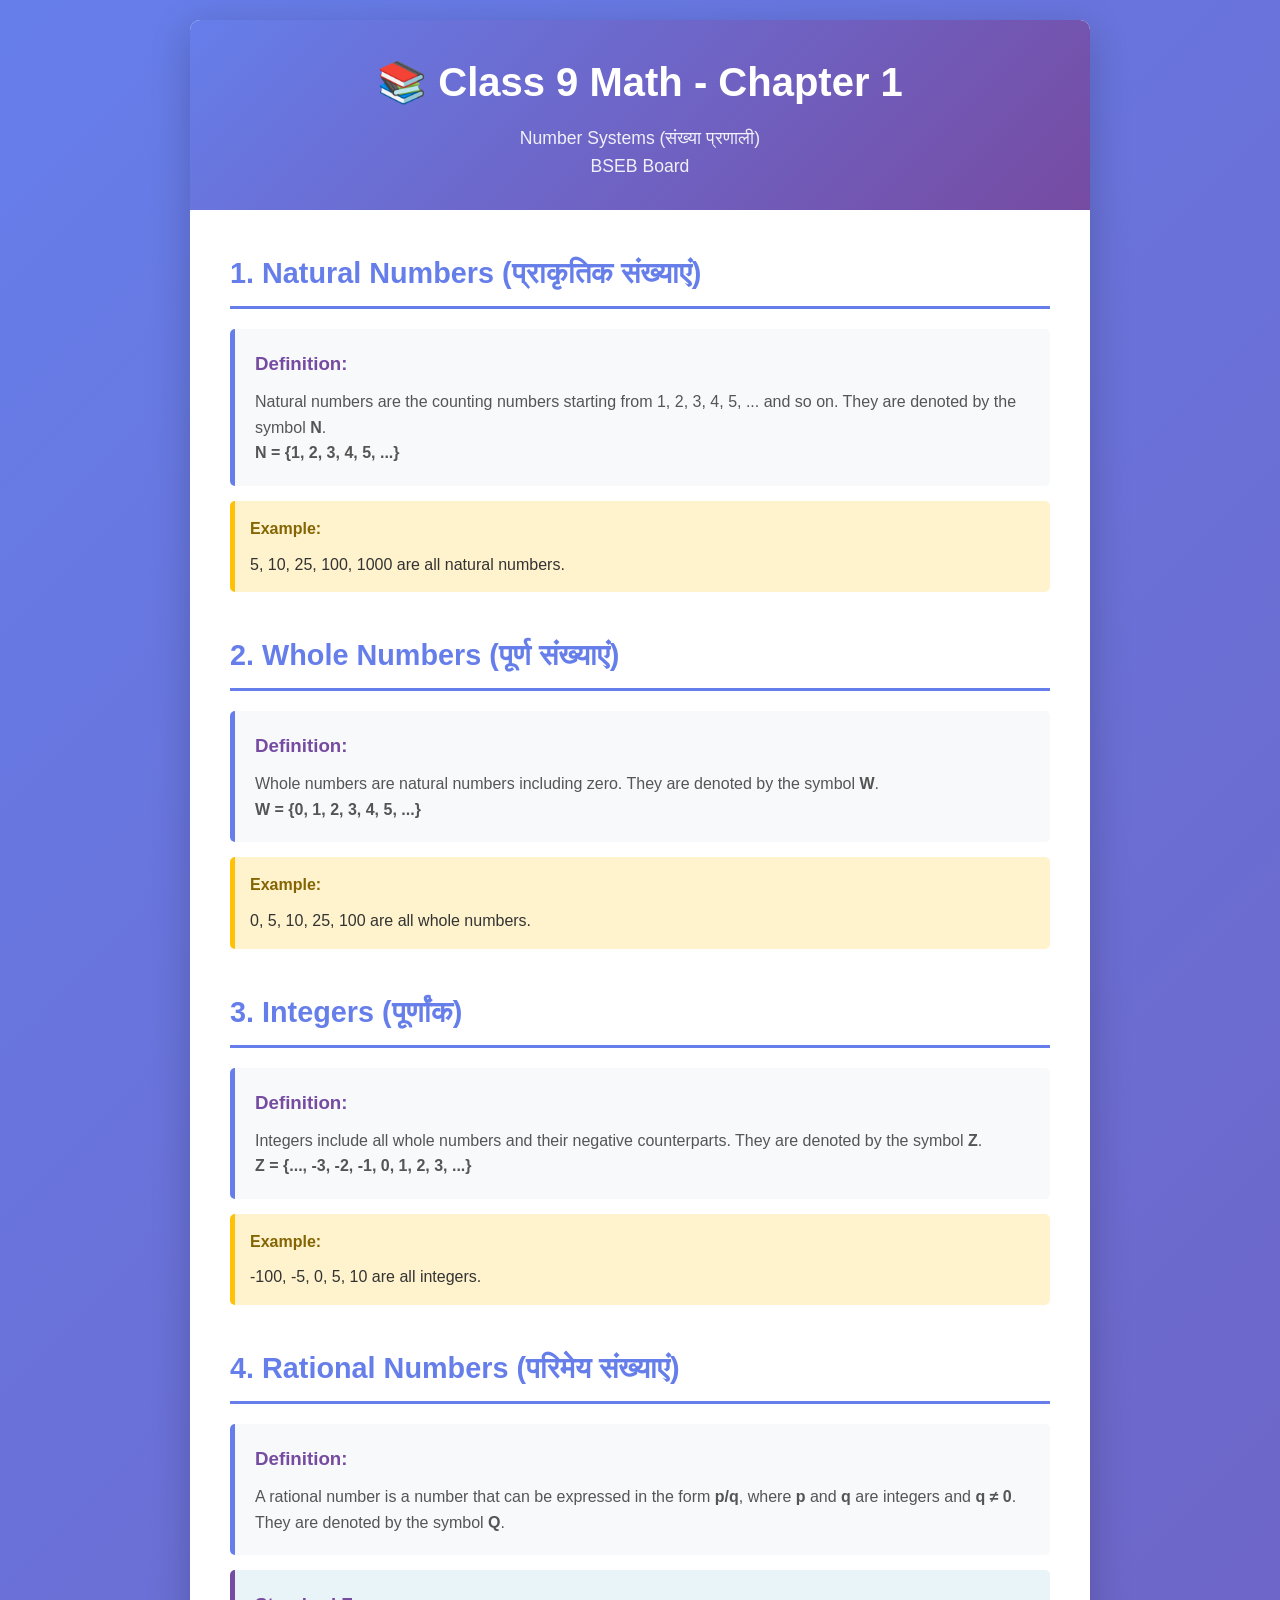
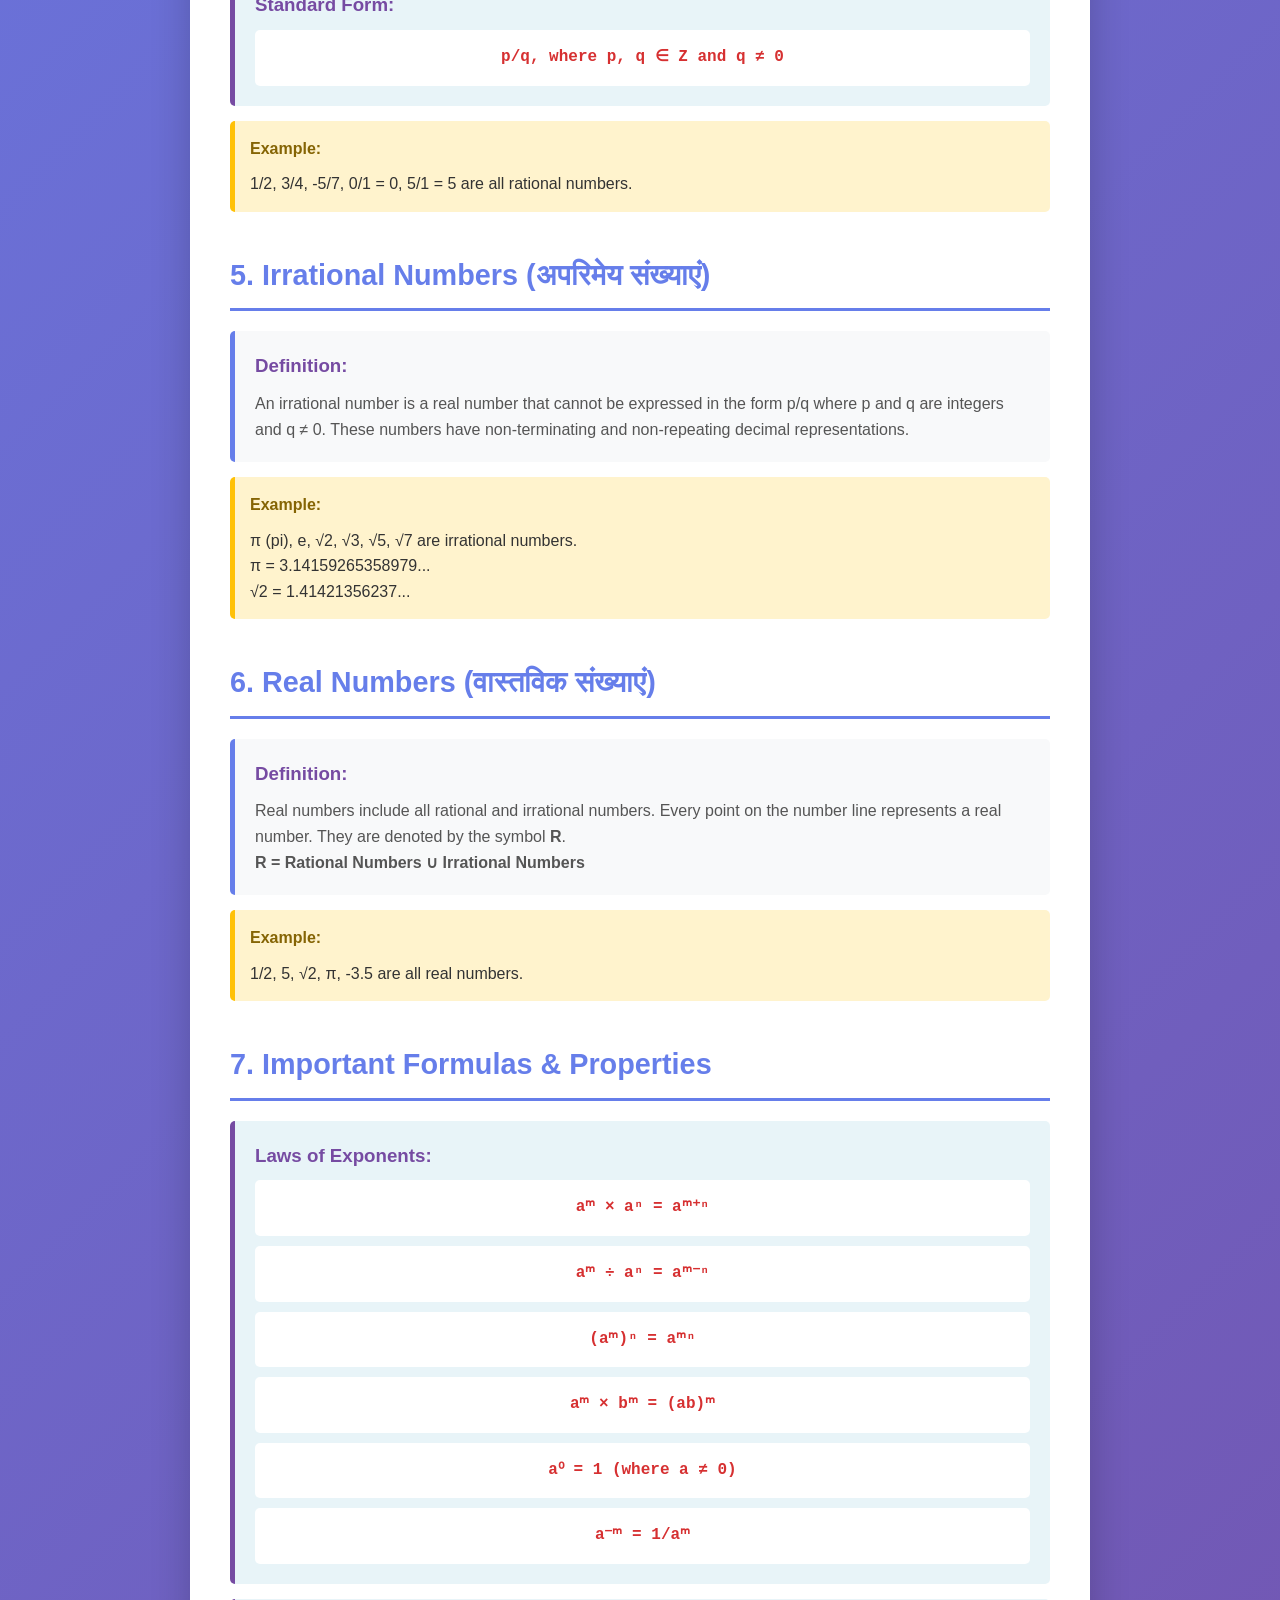
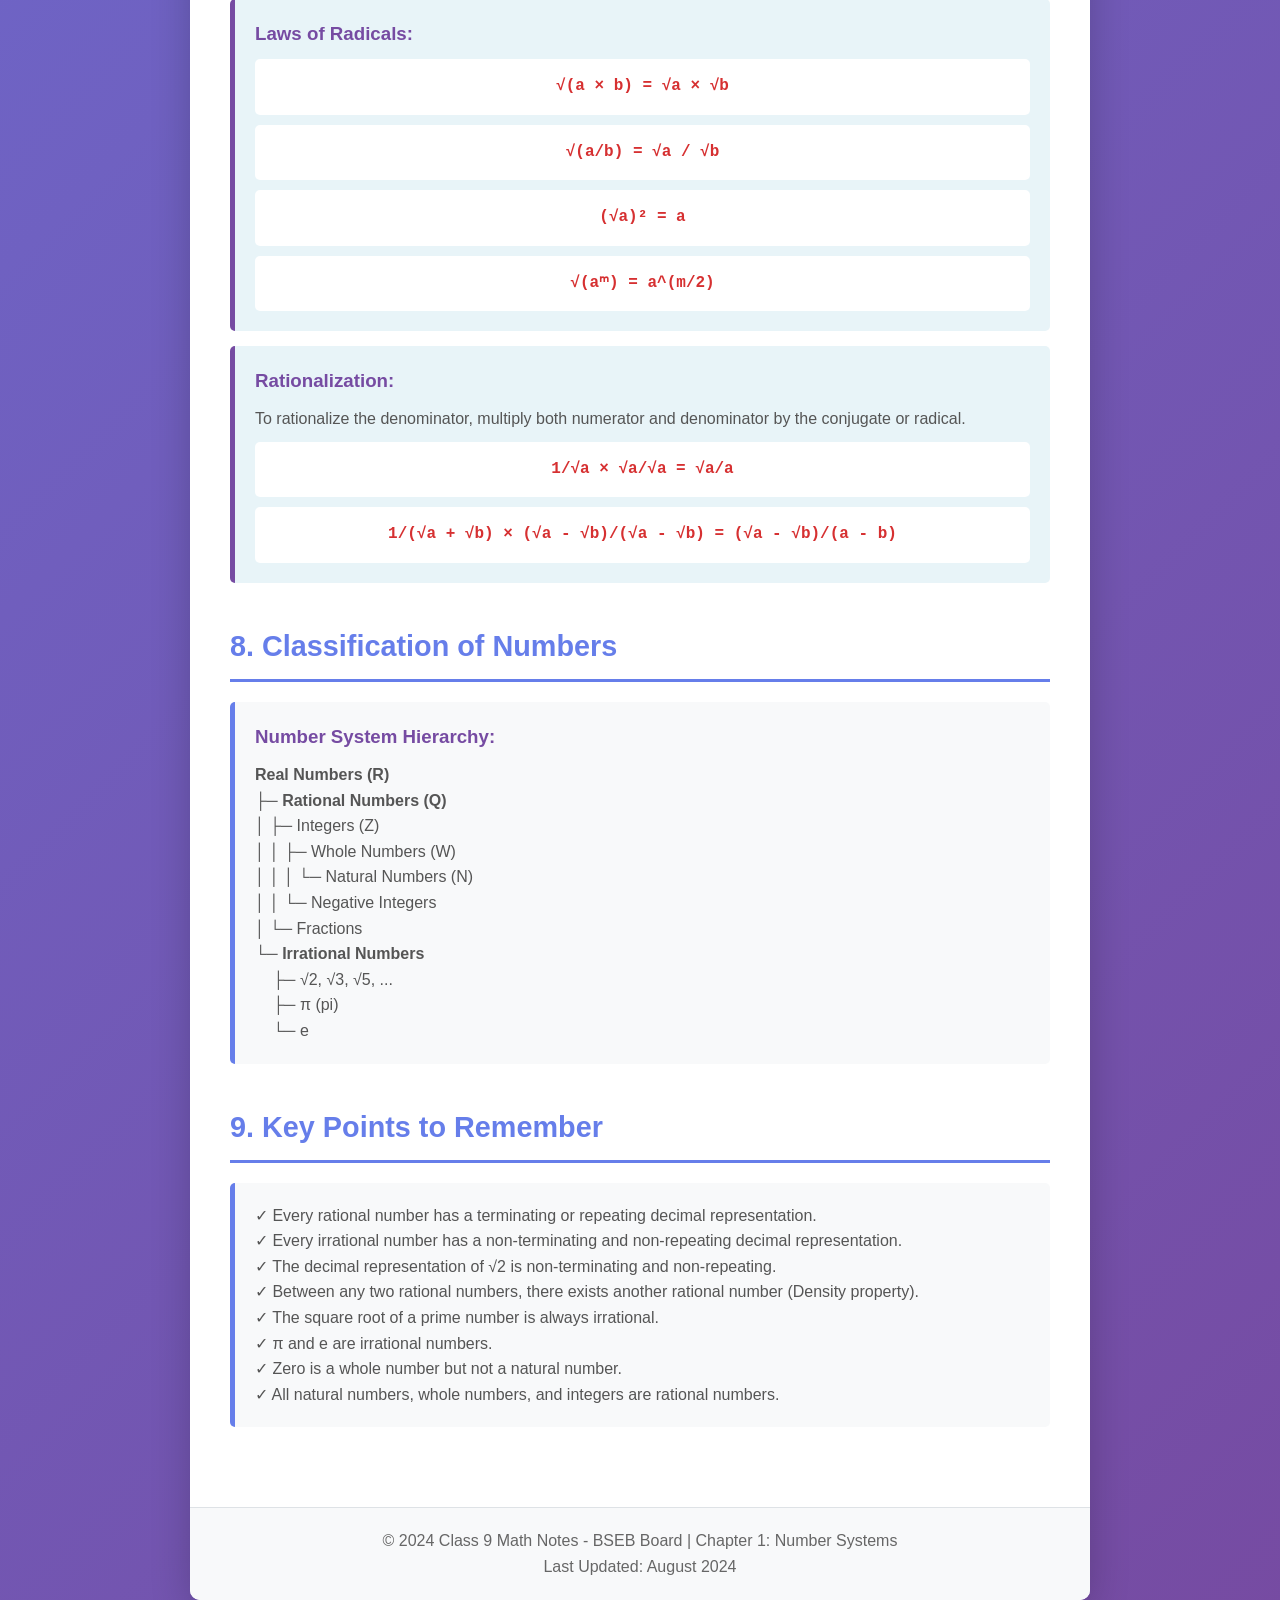
==== class-9-math-chapter-1-notes.html @ 0e4304ac "Add Class 9 Math BSEB Chapter 1 notes with definitions and formulas" ====
<!DOCTYPE html>
<html lang="en">
<head>
    <meta charset="UTF-8">
    <meta name="viewport" content="width=device-width, initial-scale=1.0">
    <title>Class 9 Math BSEB Chapter 1 - Number Systems</title>
    <style>
        * {
            margin: 0;
            padding: 0;
            box-sizing: border-box;
        }
        body {
            font-family: 'Segoe UI', Tahoma, Geneva, Verdana, sans-serif;
            line-height: 1.6;
            color: #333;
            background: linear-gradient(135deg, #667eea 0%, #764ba2 100%);
            padding: 20px;
        }
        .container {
            max-width: 900px;
            margin: 0 auto;
            background: white;
            border-radius: 10px;
            box-shadow: 0 10px 40px rgba(0, 0, 0, 0.2);
            overflow: hidden;
        }
        header {
            background: linear-gradient(135deg, #667eea 0%, #764ba2 100%);
            color: white;
            padding: 30px;
            text-align: center;
        }
        header h1 {
            font-size: 2.5em;
            margin-bottom: 10px;
        }
        header p {
            font-size: 1.1em;
            opacity: 0.9;
        }
        .content {
            padding: 40px;
        }
        .section {
            margin-bottom: 40px;
        }
        .section h2 {
            color: #667eea;
            font-size: 1.8em;
            border-bottom: 3px solid #667eea;
            padding-bottom: 10px;
            margin-bottom: 20px;
        }
        .definition, .formula-box {
            background: #f8f9fa;
            border-left: 5px solid #667eea;
            padding: 20px;
            margin: 15px 0;
            border-radius: 5px;
        }
        .definition h3, .formula-box h3 {
            color: #764ba2;
            margin-bottom: 10px;
        }
        .definition p, .formula-box p {
            color: #555;
            font-size: 1em;
        }
        .formula-box {
            background: #e8f4f8;
            border-left-color: #764ba2;
        }
        .formula-box .formula {
            background: white;
            padding: 15px;
            border-radius: 5px;
            font-family: 'Courier New', monospace;
            color: #d63031;
            font-weight: bold;
            margin-top: 10px;
            text-align: center;
        }
        .example {
            background: #fff3cd;
            border-left: 5px solid #ffc107;
            padding: 15px;
            margin: 15px 0;
            border-radius: 5px;
        }
        .example h4 {
            color: #856404;
            margin-bottom: 10px;
        }
        footer {
            background: #f8f9fa;
            padding: 20px;
            text-align: center;
            color: #666;
            border-top: 1px solid #dee2e6;
        }
    </style>
</head>
<body>
    <div class="container">
        <header>
            <h1>📚 Class 9 Math - Chapter 1</h1>
            <p>Number Systems (संख्या प्रणाली)</p>
            <p>BSEB Board</p>
        </header>

        <div class="content">
            <!-- Section 1: Natural Numbers -->
            <div class="section">
                <h2>1. Natural Numbers (प्राकृतिक संख्याएं)</h2>
                <div class="definition">
                    <h3>Definition:</h3>
                    <p>Natural numbers are the counting numbers starting from 1, 2, 3, 4, 5, ... and so on. They are denoted by the symbol <strong>N</strong>.</p>
                    <p><strong>N = {1, 2, 3, 4, 5, ...}</strong></p>
                </div>
                <div class="example">
                    <h4>Example:</h4>
                    <p>5, 10, 25, 100, 1000 are all natural numbers.</p>
                </div>
            </div>

            <!-- Section 2: Whole Numbers -->
            <div class="section">
                <h2>2. Whole Numbers (पूर्ण संख्याएं)</h2>
                <div class="definition">
                    <h3>Definition:</h3>
                    <p>Whole numbers are natural numbers including zero. They are denoted by the symbol <strong>W</strong>.</p>
                    <p><strong>W = {0, 1, 2, 3, 4, 5, ...}</strong></p>
                </div>
                <div class="example">
                    <h4>Example:</h4>
                    <p>0, 5, 10, 25, 100 are all whole numbers.</p>
                </div>
            </div>

            <!-- Section 3: Integers -->
            <div class="section">
                <h2>3. Integers (पूर्णांक)</h2>
                <div class="definition">
                    <h3>Definition:</h3>
                    <p>Integers include all whole numbers and their negative counterparts. They are denoted by the symbol <strong>Z</strong>.</p>
                    <p><strong>Z = {..., -3, -2, -1, 0, 1, 2, 3, ...}</strong></p>
                </div>
                <div class="example">
                    <h4>Example:</h4>
                    <p>-100, -5, 0, 5, 10 are all integers.</p>
                </div>
            </div>

            <!-- Section 4: Rational Numbers -->
            <div class="section">
                <h2>4. Rational Numbers (परिमेय संख्याएं)</h2>
                <div class="definition">
                    <h3>Definition:</h3>
                    <p>A rational number is a number that can be expressed in the form <strong>p/q</strong>, where <strong>p</strong> and <strong>q</strong> are integers and <strong>q ≠ 0</strong>. They are denoted by the symbol <strong>Q</strong>.</p>
                </div>
                <div class="formula-box">
                    <h3>Standard Form:</h3>
                    <div class="formula">p/q, where p, q ∈ Z and q ≠ 0</div>
                </div>
                <div class="example">
                    <h4>Example:</h4>
                    <p>1/2, 3/4, -5/7, 0/1 = 0, 5/1 = 5 are all rational numbers.</p>
                </div>
            </div>

            <!-- Section 5: Irrational Numbers -->
            <div class="section">
                <h2>5. Irrational Numbers (अपरिमेय संख्याएं)</h2>
                <div class="definition">
                    <h3>Definition:</h3>
                    <p>An irrational number is a real number that cannot be expressed in the form p/q where p and q are integers and q ≠ 0. These numbers have non-terminating and non-repeating decimal representations.</p>
                </div>
                <div class="example">
                    <h4>Example:</h4>
                    <p>π (pi), e, √2, √3, √5, √7 are irrational numbers.</p>
                    <p>π = 3.14159265358979...</p>
                    <p>√2 = 1.41421356237...</p>
                </div>
            </div>

            <!-- Section 6: Real Numbers -->
            <div class="section">
                <h2>6. Real Numbers (वास्तविक संख्याएं)</h2>
                <div class="definition">
                    <h3>Definition:</h3>
                    <p>Real numbers include all rational and irrational numbers. Every point on the number line represents a real number. They are denoted by the symbol <strong>R</strong>.</p>
                    <p><strong>R = Rational Numbers ∪ Irrational Numbers</strong></p>
                </div>
                <div class="example">
                    <h4>Example:</h4>
                    <p>1/2, 5, √2, π, -3.5 are all real numbers.</p>
                </div>
            </div>

            <!-- Section 7: Important Properties -->
            <div class="section">
                <h2>7. Important Formulas & Properties</h2>
                
                <div class="formula-box">
                    <h3>Laws of Exponents:</h3>
                    <div class="formula">aᵐ × aⁿ = aᵐ⁺ⁿ</div>
                    <div class="formula">aᵐ ÷ aⁿ = aᵐ⁻ⁿ</div>
                    <div class="formula">(aᵐ)ⁿ = aᵐⁿ</div>
                    <div class="formula">aᵐ × bᵐ = (ab)ᵐ</div>
                    <div class="formula">a⁰ = 1 (where a ≠ 0)</div>
                    <div class="formula">a⁻ᵐ = 1/aᵐ</div>
                </div>

                <div class="formula-box">
                    <h3>Laws of Radicals:</h3>
                    <div class="formula">√(a × b) = √a × √b</div>
                    <div class="formula">√(a/b) = √a / √b</div>
                    <div class="formula">(√a)² = a</div>
                    <div class="formula">√(aᵐ) = a^(m/2)</div>
                </div>

                <div class="formula-box">
                    <h3>Rationalization:</h3>
                    <p>To rationalize the denominator, multiply both numerator and denominator by the conjugate or radical.</p>
                    <div class="formula">1/√a × √a/√a = √a/a</div>
                    <div class="formula">1/(√a + √b) × (√a - √b)/(√a - √b) = (√a - √b)/(a - b)</div>
                </div>
            </div>

            <!-- Section 8: Classification Diagram -->
            <div class="section">
                <h2>8. Classification of Numbers</h2>
                <div class="definition">
                    <h3>Number System Hierarchy:</h3>
                    <p>
                        <strong>Real Numbers (R)</strong>
                        <br> ├─ <strong>Rational Numbers (Q)</strong>
                        <br> │  ├─ Integers (Z)
                        <br> │  │  ├─ Whole Numbers (W)
                        <br> │  │  │  └─ Natural Numbers (N)
                        <br> │  │  └─ Negative Integers
                        <br> │  └─ Fractions
                        <br> └─ <strong>Irrational Numbers</strong>
                        <br> &nbsp;&nbsp;&nbsp;&nbsp;├─ √2, √3, √5, ...
                        <br> &nbsp;&nbsp;&nbsp;&nbsp;├─ π (pi)
                        <br> &nbsp;&nbsp;&nbsp;&nbsp;└─ e
                    </p>
                </div>
            </div>

            <!-- Section 9: Key Points -->
            <div class="section">
                <h2>9. Key Points to Remember</h2>
                <div class="definition">
                    <p>✓ Every rational number has a terminating or repeating decimal representation.</p>
                    <p>✓ Every irrational number has a non-terminating and non-repeating decimal representation.</p>
                    <p>✓ The decimal representation of √2 is non-terminating and non-repeating.</p>
                    <p>✓ Between any two rational numbers, there exists another rational number (Density property).</p>
                    <p>✓ The square root of a prime number is always irrational.</p>
                    <p>✓ π and e are irrational numbers.</p>
                    <p>✓ Zero is a whole number but not a natural number.</p>
                    <p>✓ All natural numbers, whole numbers, and integers are rational numbers.</p>
                </div>
            </div>
        </div>

        <footer>
            <p>&copy; 2024 Class 9 Math Notes - BSEB Board | Chapter 1: Number Systems</p>
            <p>Last Updated: August 2024</p>
        </footer>
    </div>
</body>
</html>
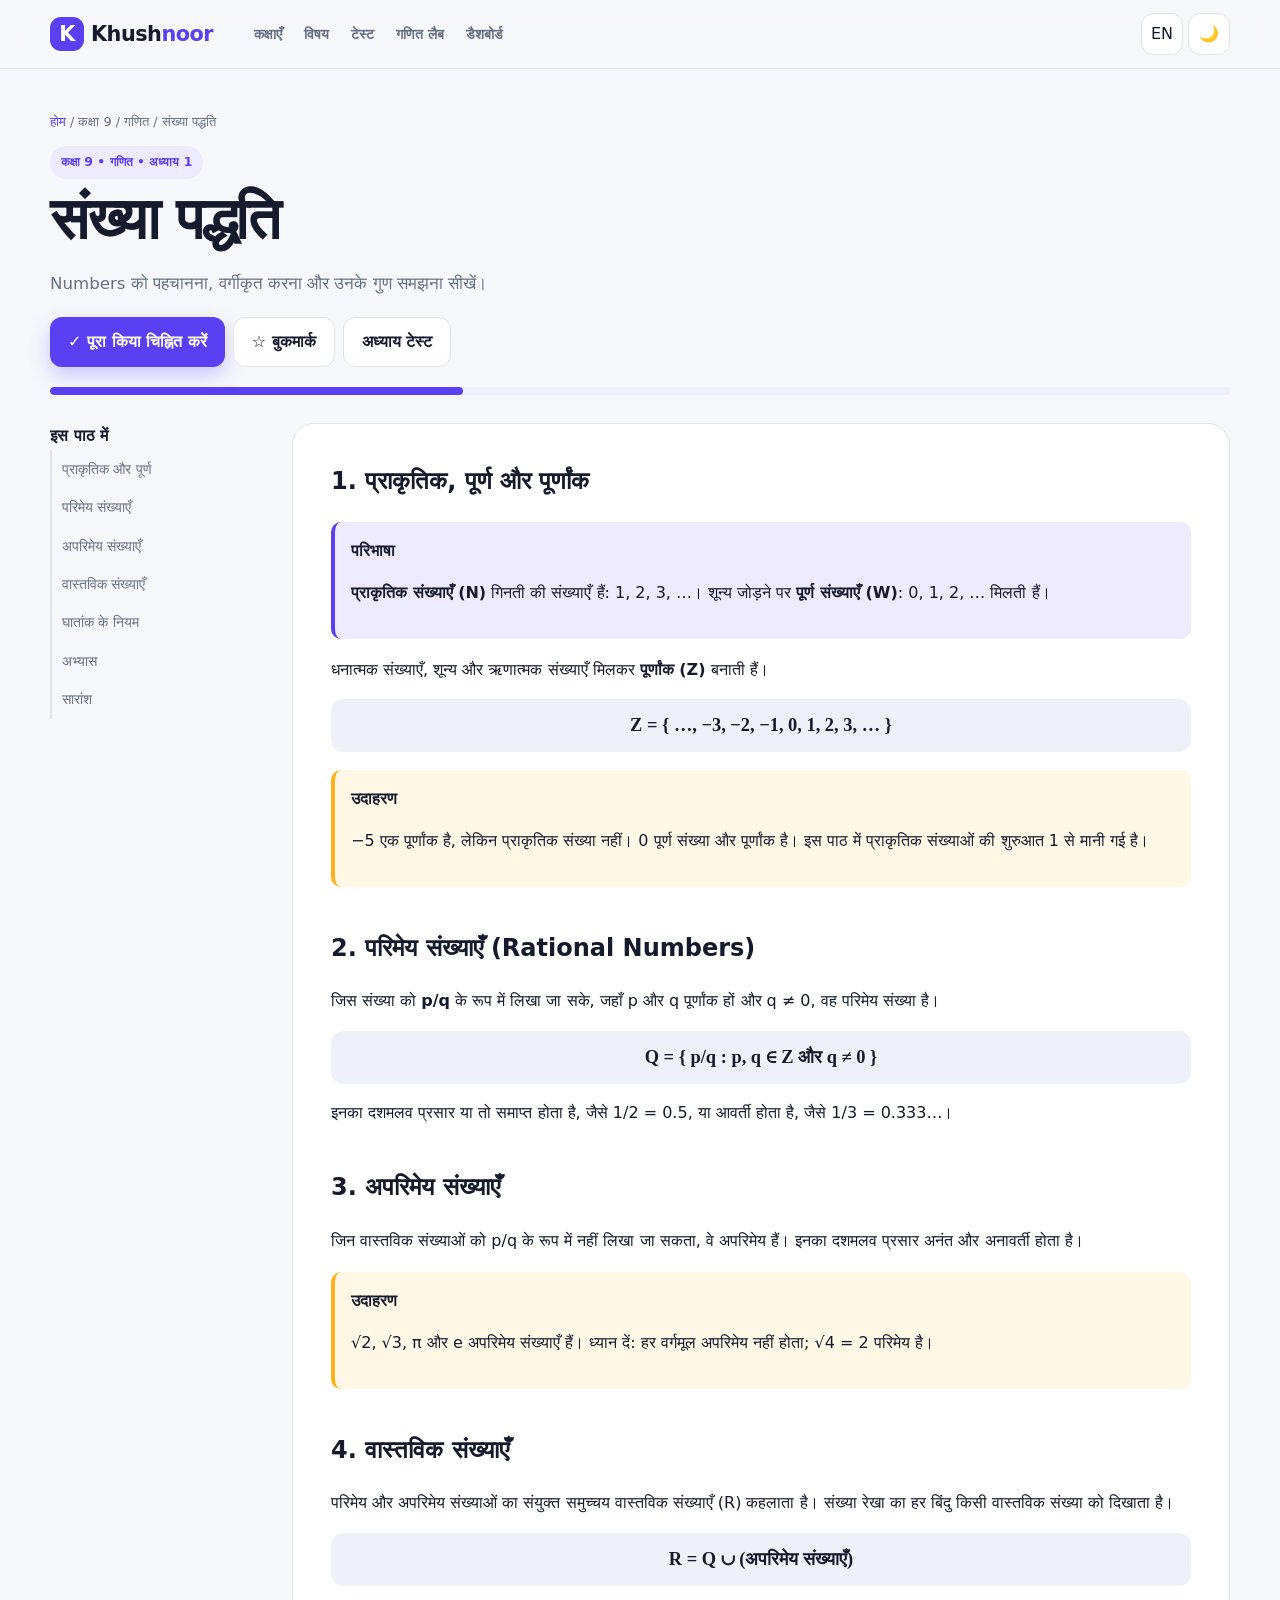
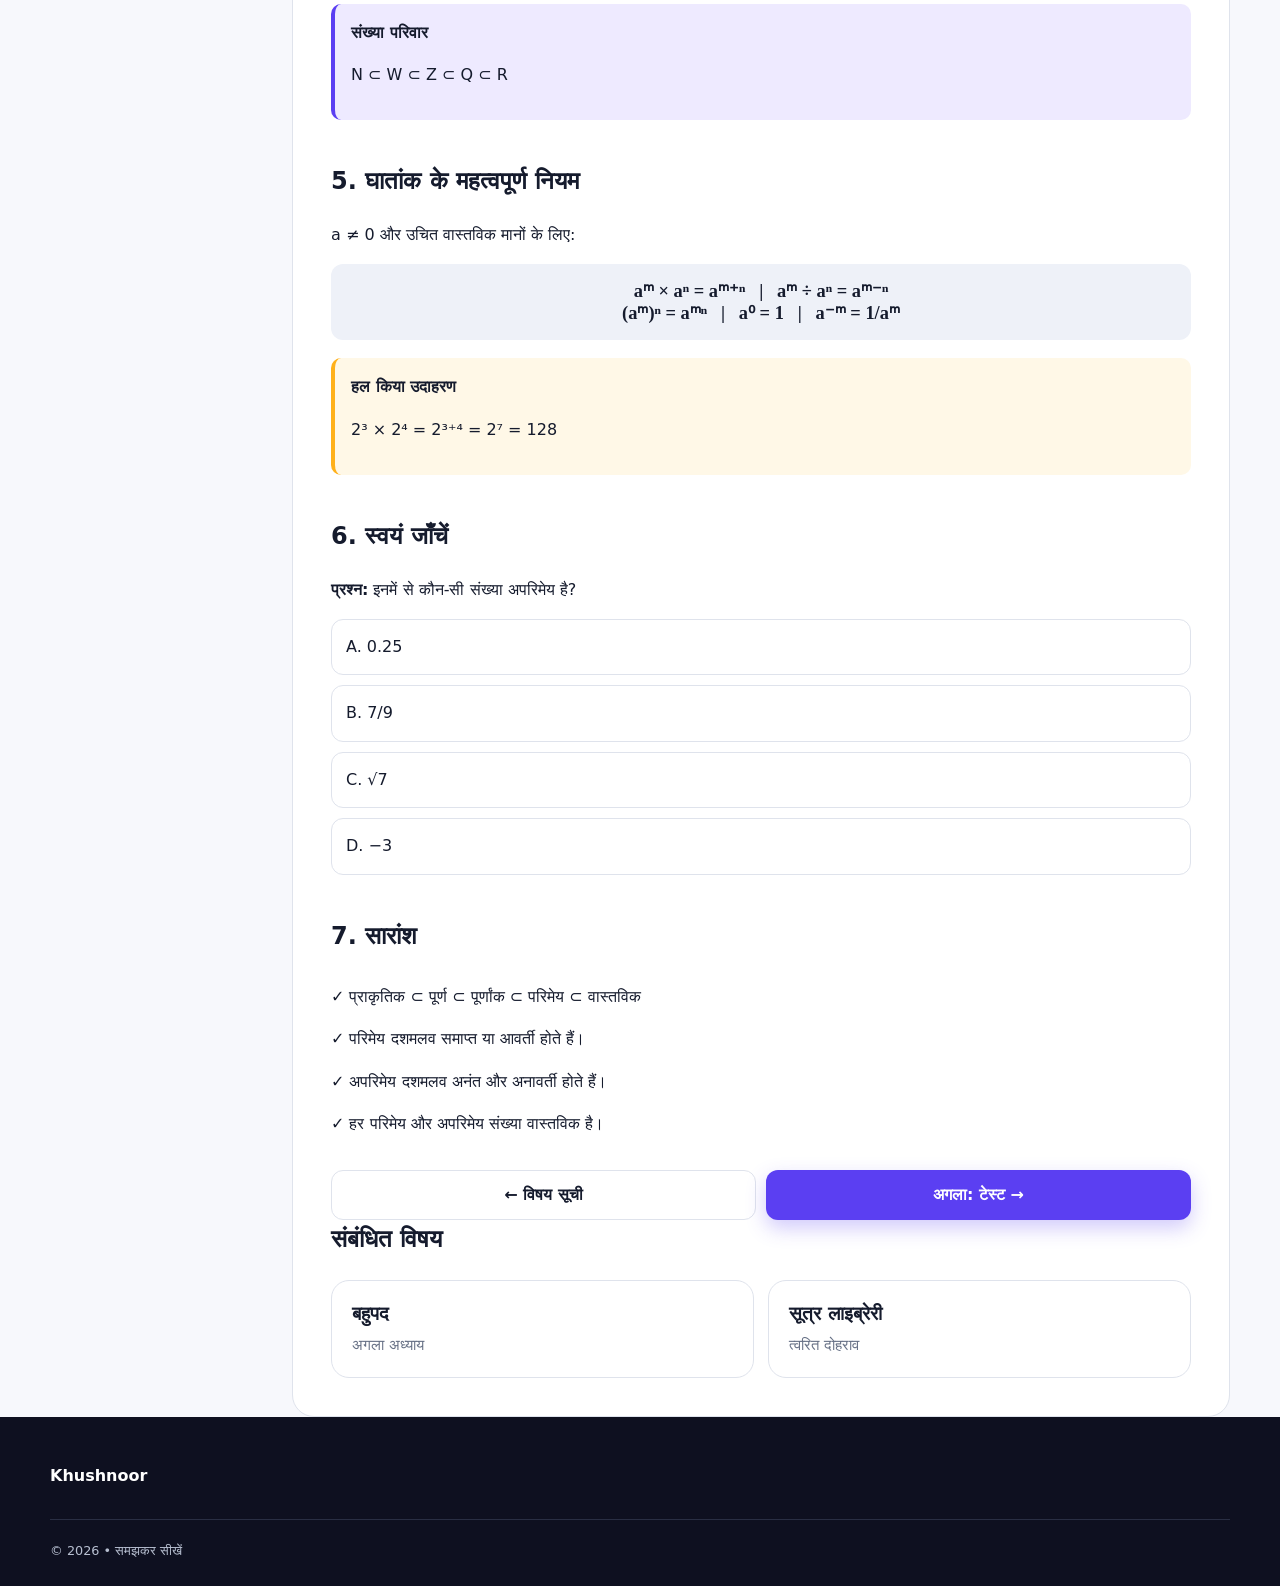
==== commit 66e79192: "Rebuild education platform experience Co-authored-by: arena-agent <297053741+arena-agent@users.norep" ====
--- a/class-9-math-chapter-1-notes.html
+++ b/class-9-math-chapter-1-notes.html
@@ -1,274 +1 @@
-<!DOCTYPE html>
-<html lang="en">
-<head>
-    <meta charset="UTF-8">
-    <meta name="viewport" content="width=device-width, initial-scale=1.0">
-    <title>Class 9 Math BSEB Chapter 1 - Number Systems</title>
-    <style>
-        * {
-            margin: 0;
-            padding: 0;
-            box-sizing: border-box;
-        }
-        body {
-            font-family: 'Segoe UI', Tahoma, Geneva, Verdana, sans-serif;
-            line-height: 1.6;
-            color: #333;
-            background: linear-gradient(135deg, #667eea 0%, #764ba2 100%);
-            padding: 20px;
-        }
-        .container {
-            max-width: 900px;
-            margin: 0 auto;
-            background: white;
-            border-radius: 10px;
-            box-shadow: 0 10px 40px rgba(0, 0, 0, 0.2);
-            overflow: hidden;
-        }
-        header {
-            background: linear-gradient(135deg, #667eea 0%, #764ba2 100%);
-            color: white;
-            padding: 30px;
-            text-align: center;
-        }
-        header h1 {
-            font-size: 2.5em;
-            margin-bottom: 10px;
-        }
-        header p {
-            font-size: 1.1em;
-            opacity: 0.9;
-        }
-        .content {
-            padding: 40px;
-        }
-        .section {
-            margin-bottom: 40px;
-        }
-        .section h2 {
-            color: #667eea;
-            font-size: 1.8em;
-            border-bottom: 3px solid #667eea;
-            padding-bottom: 10px;
-            margin-bottom: 20px;
-        }
-        .definition, .formula-box {
-            background: #f8f9fa;
-            border-left: 5px solid #667eea;
-            padding: 20px;
-            margin: 15px 0;
-            border-radius: 5px;
-        }
-        .definition h3, .formula-box h3 {
-            color: #764ba2;
-            margin-bottom: 10px;
-        }
-        .definition p, .formula-box p {
-            color: #555;
-            font-size: 1em;
-        }
-        .formula-box {
-            background: #e8f4f8;
-            border-left-color: #764ba2;
-        }
-        .formula-box .formula {
-            background: white;
-            padding: 15px;
-            border-radius: 5px;
-            font-family: 'Courier New', monospace;
-            color: #d63031;
-            font-weight: bold;
-            margin-top: 10px;
-            text-align: center;
-        }
-        .example {
-            background: #fff3cd;
-            border-left: 5px solid #ffc107;
-            padding: 15px;
-            margin: 15px 0;
-            border-radius: 5px;
-        }
-        .example h4 {
-            color: #856404;
-            margin-bottom: 10px;
-        }
-        footer {
-            background: #f8f9fa;
-            padding: 20px;
-            text-align: center;
-            color: #666;
-            border-top: 1px solid #dee2e6;
-        }
-    </style>
-</head>
-<body>
-    <div class="container">
-        <header>
-            <h1>📚 Class 9 Math - Chapter 1</h1>
-            <p>Number Systems (संख्या प्रणाली)</p>
-            <p>BSEB Board</p>
-        </header>
-
-        <div class="content">
-            <!-- Section 1: Natural Numbers -->
-            <div class="section">
-                <h2>1. Natural Numbers (प्राकृतिक संख्याएं)</h2>
-                <div class="definition">
-                    <h3>Definition:</h3>
-                    <p>Natural numbers are the counting numbers starting from 1, 2, 3, 4, 5, ... and so on. They are denoted by the symbol <strong>N</strong>.</p>
-                    <p><strong>N = {1, 2, 3, 4, 5, ...}</strong></p>
-                </div>
-                <div class="example">
-                    <h4>Example:</h4>
-                    <p>5, 10, 25, 100, 1000 are all natural numbers.</p>
-                </div>
-            </div>
-
-            <!-- Section 2: Whole Numbers -->
-            <div class="section">
-                <h2>2. Whole Numbers (पूर्ण संख्याएं)</h2>
-                <div class="definition">
-                    <h3>Definition:</h3>
-                    <p>Whole numbers are natural numbers including zero. They are denoted by the symbol <strong>W</strong>.</p>
-                    <p><strong>W = {0, 1, 2, 3, 4, 5, ...}</strong></p>
-                </div>
-                <div class="example">
-                    <h4>Example:</h4>
-                    <p>0, 5, 10, 25, 100 are all whole numbers.</p>
-                </div>
-            </div>
-
-            <!-- Section 3: Integers -->
-            <div class="section">
-                <h2>3. Integers (पूर्णांक)</h2>
-                <div class="definition">
-                    <h3>Definition:</h3>
-                    <p>Integers include all whole numbers and their negative counterparts. They are denoted by the symbol <strong>Z</strong>.</p>
-                    <p><strong>Z = {..., -3, -2, -1, 0, 1, 2, 3, ...}</strong></p>
-                </div>
-                <div class="example">
-                    <h4>Example:</h4>
-                    <p>-100, -5, 0, 5, 10 are all integers.</p>
-                </div>
-            </div>
-
-            <!-- Section 4: Rational Numbers -->
-            <div class="section">
-                <h2>4. Rational Numbers (परिमेय संख्याएं)</h2>
-                <div class="definition">
-                    <h3>Definition:</h3>
-                    <p>A rational number is a number that can be expressed in the form <strong>p/q</strong>, where <strong>p</strong> and <strong>q</strong> are integers and <strong>q ≠ 0</strong>. They are denoted by the symbol <strong>Q</strong>.</p>
-                </div>
-                <div class="formula-box">
-                    <h3>Standard Form:</h3>
-                    <div class="formula">p/q, where p, q ∈ Z and q ≠ 0</div>
-                </div>
-                <div class="example">
-                    <h4>Example:</h4>
-                    <p>1/2, 3/4, -5/7, 0/1 = 0, 5/1 = 5 are all rational numbers.</p>
-                </div>
-            </div>
-
-            <!-- Section 5: Irrational Numbers -->
-            <div class="section">
-                <h2>5. Irrational Numbers (अपरिमेय संख्याएं)</h2>
-                <div class="definition">
-                    <h3>Definition:</h3>
-                    <p>An irrational number is a real number that cannot be expressed in the form p/q where p and q are integers and q ≠ 0. These numbers have non-terminating and non-repeating decimal representations.</p>
-                </div>
-                <div class="example">
-                    <h4>Example:</h4>
-                    <p>π (pi), e, √2, √3, √5, √7 are irrational numbers.</p>
-                    <p>π = 3.14159265358979...</p>
-                    <p>√2 = 1.41421356237...</p>
-                </div>
-            </div>
-
-            <!-- Section 6: Real Numbers -->
-            <div class="section">
-                <h2>6. Real Numbers (वास्तविक संख्याएं)</h2>
-                <div class="definition">
-                    <h3>Definition:</h3>
-                    <p>Real numbers include all rational and irrational numbers. Every point on the number line represents a real number. They are denoted by the symbol <strong>R</strong>.</p>
-                    <p><strong>R = Rational Numbers ∪ Irrational Numbers</strong></p>
-                </div>
-                <div class="example">
-                    <h4>Example:</h4>
-                    <p>1/2, 5, √2, π, -3.5 are all real numbers.</p>
-                </div>
-            </div>
-
-            <!-- Section 7: Important Properties -->
-            <div class="section">
-                <h2>7. Important Formulas & Properties</h2>
-                
-                <div class="formula-box">
-                    <h3>Laws of Exponents:</h3>
-                    <div class="formula">aᵐ × aⁿ = aᵐ⁺ⁿ</div>
-                    <div class="formula">aᵐ ÷ aⁿ = aᵐ⁻ⁿ</div>
-                    <div class="formula">(aᵐ)ⁿ = aᵐⁿ</div>
-                    <div class="formula">aᵐ × bᵐ = (ab)ᵐ</div>
-                    <div class="formula">a⁰ = 1 (where a ≠ 0)</div>
-                    <div class="formula">a⁻ᵐ = 1/aᵐ</div>
-                </div>
-
-                <div class="formula-box">
-                    <h3>Laws of Radicals:</h3>
-                    <div class="formula">√(a × b) = √a × √b</div>
-                    <div class="formula">√(a/b) = √a / √b</div>
-                    <div class="formula">(√a)² = a</div>
-                    <div class="formula">√(aᵐ) = a^(m/2)</div>
-                </div>
-
-                <div class="formula-box">
-                    <h3>Rationalization:</h3>
-                    <p>To rationalize the denominator, multiply both numerator and denominator by the conjugate or radical.</p>
-                    <div class="formula">1/√a × √a/√a = √a/a</div>
-                    <div class="formula">1/(√a + √b) × (√a - √b)/(√a - √b) = (√a - √b)/(a - b)</div>
-                </div>
-            </div>
-
-            <!-- Section 8: Classification Diagram -->
-            <div class="section">
-                <h2>8. Classification of Numbers</h2>
-                <div class="definition">
-                    <h3>Number System Hierarchy:</h3>
-                    <p>
-                        <strong>Real Numbers (R)</strong>
-                        <br> ├─ <strong>Rational Numbers (Q)</strong>
-                        <br> │  ├─ Integers (Z)
-                        <br> │  │  ├─ Whole Numbers (W)
-                        <br> │  │  │  └─ Natural Numbers (N)
-                        <br> │  │  └─ Negative Integers
-                        <br> │  └─ Fractions
-                        <br> └─ <strong>Irrational Numbers</strong>
-                        <br> &nbsp;&nbsp;&nbsp;&nbsp;├─ √2, √3, √5, ...
-                        <br> &nbsp;&nbsp;&nbsp;&nbsp;├─ π (pi)
-                        <br> &nbsp;&nbsp;&nbsp;&nbsp;└─ e
-                    </p>
-                </div>
-            </div>
-
-            <!-- Section 9: Key Points -->
-            <div class="section">
-                <h2>9. Key Points to Remember</h2>
-                <div class="definition">
-                    <p>✓ Every rational number has a terminating or repeating decimal representation.</p>
-                    <p>✓ Every irrational number has a non-terminating and non-repeating decimal representation.</p>
-                    <p>✓ The decimal representation of √2 is non-terminating and non-repeating.</p>
-                    <p>✓ Between any two rational numbers, there exists another rational number (Density property).</p>
-                    <p>✓ The square root of a prime number is always irrational.</p>
-                    <p>✓ π and e are irrational numbers.</p>
-                    <p>✓ Zero is a whole number but not a natural number.</p>
-                    <p>✓ All natural numbers, whole numbers, and integers are rational numbers.</p>
-                </div>
-            </div>
-        </div>
-
-        <footer>
-            <p>&copy; 2024 Class 9 Math Notes - BSEB Board | Chapter 1: Number Systems</p>
-            <p>Last Updated: August 2024</p>
-        </footer>
-    </div>
-</body>
-</html>+<!doctype html><html lang="hi"><head><meta charset="utf-8"><meta name="viewport" content="width=device-width,initial-scale=1"><title>कक्षा 9 गणित अध्याय 1 — संख्या पद्धति नोट्स | Khushnoor</title><meta name="description" content="कक्षा 9 संख्या पद्धति: प्राकृतिक, पूर्ण, परिमेय, अपरिमेय और वास्तविक संख्याएँ, घातांक के नियम, उदाहरण और अभ्यास।"><link rel="canonical" href="https://khushnoorm.github.io/class-9-math-chapter-1-notes.html"><link rel="stylesheet" href="assets/styles.css"></head><body><a class="skip" href="#lesson">पाठ पर जाएँ</a><header class="site-header"><div class="container nav-wrap"><a class="brand" href="index.html"><span class="brand-mark">K</span>Khush<em>noor</em></a><nav class="nav-links"><a href="index.html#classes">कक्षाएँ</a><a href="index.html#subjects">विषय</a><a href="test.html">टेस्ट</a><a href="math-lab.html">गणित लैब</a><a href="dashboard.html">डैशबोर्ड</a></nav><div class="nav-actions"><button class="icon-btn" id="langBtn" onclick="toggleLang()">EN</button><button class="icon-btn" id="themeBtn" onclick="toggleTheme()">🌙</button><button class="menu-btn" id="menuBtn" onclick="toggleMenu()" aria-expanded="false">☰</button></div></div><nav class="container mobile-nav" id="mobileNav"><a href="index.html">होम</a><a href="test.html">टेस्ट</a><a href="math-lab.html">गणित लैब</a></nav></header><main><header class="page-hero"><div class="container"><div class="breadcrumbs"><a href="index.html">होम</a> / कक्षा 9 / गणित / संख्या पद्धति</div><span class="badge">कक्षा 9 • गणित • अध्याय 1</span><h1>संख्या पद्धति</h1><p class="lead">Numbers को पहचानना, वर्गीकृत करना और उनके गुण समझना सीखें।</p><div class="lesson-actions"><button class="btn btn-primary" id="completeBtn" onclick="completeLesson()">✓ पूरा किया चिह्नित करें</button><button class="btn btn-secondary" id="bookmarkBtn" onclick="toggleBookmark()">☆ बुकमार्क</button><a class="btn btn-secondary" href="test.html">अध्याय टेस्ट</a></div><div class="progress" aria-label="पाठ प्रगति"><span style="width:35%"></span></div></div></header><div class="container layout"><aside class="sidebar"><nav class="toc" aria-label="इस पाठ में"><b>इस पाठ में</b><a href="#natural">प्राकृतिक और पूर्ण</a><a href="#rational">परिमेय संख्याएँ</a><a href="#irrational">अपरिमेय संख्याएँ</a><a href="#real">वास्तविक संख्याएँ</a><a href="#laws">घातांक के नियम</a><a href="#practice">अभ्यास</a><a href="#summary">सारांश</a></nav></aside><article class="lesson" id="lesson"><h2 id="natural">1. प्राकृतिक, पूर्ण और पूर्णांक</h2><div class="callout"><b>परिभाषा</b><p><strong>प्राकृतिक संख्याएँ (N)</strong> गिनती की संख्याएँ हैं: 1, 2, 3, …। शून्य जोड़ने पर <strong>पूर्ण संख्याएँ (W)</strong>: 0, 1, 2, … मिलती हैं।</p></div><p>धनात्मक संख्याएँ, शून्य और ऋणात्मक संख्याएँ मिलकर <strong>पूर्णांक (Z)</strong> बनाती हैं।</p><div class="math">Z = { …, −3, −2, −1, 0, 1, 2, 3, … }</div><div class="callout example"><b>उदाहरण</b><p>−5 एक पूर्णांक है, लेकिन प्राकृतिक संख्या नहीं। 0 पूर्ण संख्या और पूर्णांक है। इस पाठ में प्राकृतिक संख्याओं की शुरुआत 1 से मानी गई है।</p></div><h2 id="rational">2. परिमेय संख्याएँ (Rational Numbers)</h2><p>जिस संख्या को <strong>p/q</strong> के रूप में लिखा जा सके, जहाँ p और q पूर्णांक हों और q ≠ 0, वह परिमेय संख्या है।</p><div class="math">Q = { p/q : p, q ∈ Z और q ≠ 0 }</div><p>इनका दशमलव प्रसार या तो समाप्त होता है, जैसे 1/2 = 0.5, या आवर्ती होता है, जैसे 1/3 = 0.333…।</p><h2 id="irrational">3. अपरिमेय संख्याएँ</h2><p>जिन वास्तविक संख्याओं को p/q के रूप में नहीं लिखा जा सकता, वे अपरिमेय हैं। इनका दशमलव प्रसार अनंत और अनावर्ती होता है।</p><div class="callout example"><b>उदाहरण</b><p>√2, √3, π और e अपरिमेय संख्याएँ हैं। ध्यान दें: हर वर्गमूल अपरिमेय नहीं होता; √4 = 2 परिमेय है।</p></div><h2 id="real">4. वास्तविक संख्याएँ</h2><p>परिमेय और अपरिमेय संख्याओं का संयुक्त समुच्चय वास्तविक संख्याएँ (R) कहलाता है। संख्या रेखा का हर बिंदु किसी वास्तविक संख्या को दिखाता है।</p><div class="math">R = Q ∪ (अपरिमेय संख्याएँ)</div><div class="callout"><b>संख्या परिवार</b><p>N ⊂ W ⊂ Z ⊂ Q ⊂ R</p></div><h2 id="laws">5. घातांक के महत्वपूर्ण नियम</h2><p>a ≠ 0 और उचित वास्तविक मानों के लिए:</p><div class="math">aᵐ × aⁿ = aᵐ⁺ⁿ &nbsp; | &nbsp; aᵐ ÷ aⁿ = aᵐ⁻ⁿ<br>(aᵐ)ⁿ = aᵐⁿ &nbsp; | &nbsp; a⁰ = 1 &nbsp; | &nbsp; a⁻ᵐ = 1/aᵐ</div><div class="callout example"><b>हल किया उदाहरण</b><p>2³ × 2⁴ = 2³⁺⁴ = 2⁷ = 128</p></div><h2 id="practice">6. स्वयं जाँचें</h2><p><b>प्रश्न:</b> इनमें से कौन-सी संख्या अपरिमेय है?</p><div class="quiz-options"><button class="option" onclick="checkMini(this,false)">A. 0.25</button><button class="option" onclick="checkMini(this,false)">B. 7/9</button><button class="option" onclick="checkMini(this,true)">C. √7</button><button class="option" onclick="checkMini(this,false)">D. −3</button></div><p id="miniFeedback" aria-live="polite"></p><h2 id="summary">7. सारांश</h2><ul class="checklist"><li>✓ प्राकृतिक ⊂ पूर्ण ⊂ पूर्णांक ⊂ परिमेय ⊂ वास्तविक</li><li>✓ परिमेय दशमलव समाप्त या आवर्ती होते हैं।</li><li>✓ अपरिमेय दशमलव अनंत और अनावर्ती होते हैं।</li><li>✓ हर परिमेय और अपरिमेय संख्या वास्तविक है।</li></ul><div class="lesson-nav"><a class="btn btn-secondary" href="index.html">← विषय सूची</a><a class="btn btn-primary" href="test.html">अगला: टेस्ट →</a></div><div id="related"><h2>संबंधित विषय</h2><div class="grid grid-2"><a class="card" href="search.html?q=बहुपद"><h3>बहुपद</h3><p>अगला अध्याय</p></a><a class="card" href="math-lab.html#formulae"><h3>सूत्र लाइब्रेरी</h3><p>त्वरित दोहराव</p></a></div></div></article></div></main><footer class="footer"><div class="container"><strong>Khushnoor</strong><div class="footer-bottom">© <span class="year"></span> • समझकर सीखें</div></div></footer><script src="assets/app.js"></script><script>function checkMini(b,ok){document.querySelectorAll('.option').forEach(x=>x.disabled=true);b.classList.add(ok?'correct':'wrong');if(!ok)document.querySelectorAll('.option')[2].classList.add('correct');document.getElementById('miniFeedback').textContent=ok?'सही! √7 को p/q के रूप में नहीं लिखा जा सकता।':'फिर प्रयास करें: √7 अपरिमेय है।'}</script></body></html>
--- a/assets/styles.css
+++ b/assets/styles.css
@@ -0,0 +1,15 @@
+/* Khushnoor design system — mobile-first, dependency-free */
+:root{color-scheme:light;--bg:#f7f8fc;--surface:#fff;--surface-2:#eef1f8;--text:#151b2d;--muted:#667085;--line:#dfe3ec;--brand:#5b3ff2;--brand-2:#785cf6;--brand-soft:#eeeaff;--accent:#ffb11b;--success:#0b8f63;--danger:#d92d20;--shadow:0 16px 42px rgba(30,25,80,.09);--radius:18px;--max:1180px}
+[data-theme="dark"]{color-scheme:dark;--bg:#0f1220;--surface:#171b2d;--surface-2:#20253a;--text:#f5f6fb;--muted:#aeb6ca;--line:#30364c;--brand:#917cfb;--brand-2:#ae9cff;--brand-soft:#29244d;--shadow:0 16px 42px rgba(0,0,0,.25)}
+*{box-sizing:border-box}html{scroll-behavior:smooth}body{margin:0;background:var(--bg);color:var(--text);font-family:"Noto Sans Devanagari","Nirmala UI",Inter,system-ui,-apple-system,sans-serif;line-height:1.65}a{color:inherit;text-decoration:none}button,input,select{font:inherit;color:inherit}button,a,input{outline-offset:3px}:focus-visible{outline:3px solid color-mix(in srgb,var(--brand) 55%,transparent)}img{max-width:100%}.container{width:min(calc(100% - 32px),var(--max));margin:auto}.skip{position:fixed;left:12px;top:-70px;background:var(--text);color:var(--bg);padding:10px 16px;border-radius:8px;z-index:999}.skip:focus{top:12px}
+.site-header{position:sticky;top:0;z-index:80;background:color-mix(in srgb,var(--bg) 88%,transparent);backdrop-filter:blur(14px);border-bottom:1px solid var(--line)}.nav-wrap{min-height:68px;display:flex;align-items:center;gap:16px}.brand{font-size:1.3rem;font-weight:900;letter-spacing:-.5px;white-space:nowrap}.brand-mark{display:inline-grid;place-items:center;width:34px;height:34px;margin-right:7px;border-radius:11px;background:var(--brand);color:#fff}.brand em{font-style:normal;color:var(--brand)}.nav-links{display:none}.nav-actions{display:flex;gap:5px;margin-left:auto}.icon-btn,.menu-btn{width:42px;height:42px;border:1px solid var(--line);border-radius:12px;background:var(--surface);cursor:pointer;display:grid;place-items:center}.mobile-nav{display:none;padding:8px 0 18px}.mobile-nav.open{display:grid}.mobile-nav a{padding:11px 8px;border-bottom:1px solid var(--line);font-weight:650}
+.btn{min-height:46px;border:0;border-radius:12px;padding:11px 18px;display:inline-flex;align-items:center;justify-content:center;gap:8px;font-weight:750;cursor:pointer;transition:.2s}.btn:hover{transform:translateY(-1px)}.btn-primary{background:var(--brand);color:#fff;box-shadow:0 8px 20px color-mix(in srgb,var(--brand) 28%,transparent)}.btn-secondary{background:var(--surface);border:1px solid var(--line)}.btn-ghost{background:var(--brand-soft);color:var(--brand)}.badge{display:inline-flex;align-items:center;gap:7px;background:var(--brand-soft);color:var(--brand);border-radius:99px;padding:6px 11px;font-size:.78rem;font-weight:800}.badge.success{background:#e5f7ef;color:#08734f}[data-theme="dark"] .badge.success{background:#153b31;color:#70dbb5}
+.hero{padding:54px 0 36px;overflow:hidden;background:radial-gradient(circle at 85% 15%,color-mix(in srgb,var(--brand) 16%,transparent),transparent 31%)}.hero-grid{display:grid;gap:34px}.eyebrow{color:var(--brand);font-weight:800;font-size:.83rem;text-transform:uppercase;letter-spacing:.08em}.hero h1{font-size:clamp(2.5rem,11vw,5.5rem);line-height:1.04;letter-spacing:-.055em;margin:12px 0 18px;max-width:800px}.hero h1 span{color:var(--brand)}.lead{font-size:1.04rem;color:var(--muted);max-width:660px}.hero-actions{display:flex;gap:10px;flex-wrap:wrap;margin:24px 0}.search-box{position:relative;background:var(--surface);border:1px solid var(--line);border-radius:16px;padding:7px;display:flex;gap:6px;box-shadow:var(--shadow);max-width:680px}.search-box input{width:100%;border:0;background:transparent;min-height:48px;padding:0 12px;font-size:1rem}.search-box input:focus{outline:0}.search-box .btn{min-width:48px}.search-suggestions{position:absolute;top:calc(100% + 8px);left:0;right:0;background:var(--surface);border:1px solid var(--line);border-radius:14px;box-shadow:var(--shadow);z-index:20;overflow:hidden}.search-suggestions:empty{display:none}.search-suggestions a{display:block;padding:11px 14px;border-bottom:1px solid var(--line)}.search-suggestions a:hover{background:var(--surface-2)}
+.hero-panel{position:relative;background:linear-gradient(145deg,#15122d,#30227a);color:#fff;border-radius:28px;padding:24px;min-height:320px;overflow:hidden;box-shadow:0 24px 50px rgba(45,35,110,.3)}.hero-panel:after{content:"π";position:absolute;right:-12px;bottom:-90px;font:700 260px Georgia;color:rgba(255,255,255,.06)}.daily{position:relative;z-index:1}.daily small{color:#bfb7eb}.formula{font:700 clamp(2rem,12vw,4.5rem) Georgia;margin:28px 0 8px}.streak{display:grid;grid-template-columns:repeat(3,1fr);gap:8px;margin-top:28px}.streak div{background:rgba(255,255,255,.1);border:1px solid rgba(255,255,255,.12);padding:12px;border-radius:12px}.streak b{display:block;font-size:1.15rem}.streak small{font-size:.68rem}
+section{padding:56px 0}.section-head{display:flex;justify-content:space-between;align-items:end;gap:20px;margin-bottom:24px}.section-head h2{font-size:clamp(1.65rem,6vw,2.5rem);line-height:1.2;letter-spacing:-.035em;margin:0 0 6px}.section-head p{color:var(--muted);margin:0}.text-link{color:var(--brand);font-weight:800;white-space:nowrap}.grid{display:grid;gap:14px}.grid-2,.grid-3,.grid-4{grid-template-columns:1fr}.card{background:var(--surface);border:1px solid var(--line);border-radius:var(--radius);padding:20px;transition:.2s}.card:hover{border-color:color-mix(in srgb,var(--brand) 45%,var(--line));box-shadow:var(--shadow);transform:translateY(-2px)}.card-icon{width:46px;height:46px;display:grid;place-items:center;border-radius:13px;background:var(--brand-soft);font-size:1.35rem;margin-bottom:14px}.card h3{margin:0 0 7px;line-height:1.35}.card p{color:var(--muted);margin:0;font-size:.91rem}.meta{display:flex;gap:10px;flex-wrap:wrap;color:var(--muted);font-size:.78rem;margin-top:14px}.class-strip{display:grid;grid-template-columns:repeat(4,1fr);gap:9px}.class-pill{background:var(--surface);border:1px solid var(--line);border-radius:15px;padding:15px 5px;text-align:center;font-weight:850}.class-pill:hover{background:var(--brand);color:#fff;border-color:var(--brand)}.band{background:#17142e;color:#fff}.band .section-head p,.band .card p{color:#b7b2c9}.band .card{background:#221e3d;border-color:#393354}.subject-card{display:flex;gap:13px;align-items:center}.subject-card .card-icon{margin:0;flex:0 0 46px}.bseb{background:linear-gradient(120deg,var(--brand-soft),var(--surface));border:1px solid color-mix(in srgb,var(--brand) 25%,var(--line));border-radius:26px;padding:26px}.material-list{display:grid;gap:10px}.material{display:flex;align-items:center;gap:12px;background:var(--surface);border:1px solid var(--line);border-radius:14px;padding:13px}.material .type{font-size:.7rem;font-weight:850;color:var(--brand);text-transform:uppercase}.material p{margin:0;font-weight:700}.material small{color:var(--muted)}.material .arrow{margin-left:auto}.progress{height:8px;background:var(--surface-2);border-radius:99px;overflow:hidden}.progress span{display:block;height:100%;background:var(--brand);border-radius:inherit}.stats{display:grid;grid-template-columns:repeat(2,1fr);gap:10px}.stat{padding:20px;background:var(--surface);border:1px solid var(--line);border-radius:16px}.stat b{display:block;font-size:1.65rem}.stat small{color:var(--muted)}
+.faq{border-bottom:1px solid var(--line)}.faq button{width:100%;border:0;background:transparent;padding:18px 0;display:flex;justify-content:space-between;text-align:left;font-weight:800;cursor:pointer}.faq p{display:none;color:var(--muted);margin:0 0 18px}.faq.open p{display:block}.cta{background:linear-gradient(120deg,var(--brand),#7b3ce7);color:#fff;border-radius:25px;padding:32px}.cta p{color:#e4defd}.footer{padding:46px 0 25px;background:#0e1020;color:#b7bfd0}.footer-grid{display:grid;gap:28px}.footer h3,.footer strong{color:#fff}.footer a{display:block;margin:7px 0}.footer-bottom{border-top:1px solid #292e43;margin-top:30px;padding-top:20px;font-size:.8rem}
+/* Internal pages */
+.page-hero{padding:42px 0 28px}.breadcrumbs{font-size:.8rem;color:var(--muted);margin-bottom:14px}.breadcrumbs a{color:var(--brand)}.page-hero h1{font-size:clamp(2rem,8vw,3.6rem);line-height:1.15;letter-spacing:-.04em;margin:8px 0}.layout{display:grid;gap:22px}.sidebar{display:none}.toc{position:sticky;top:90px}.toc a{display:block;padding:8px 10px;border-left:2px solid var(--line);font-size:.85rem;color:var(--muted)}.lesson{background:var(--surface);border:1px solid var(--line);border-radius:22px;padding:clamp(18px,4vw,38px)}.lesson h2{margin-top:42px;scroll-margin-top:90px}.lesson h2:first-child{margin-top:0}.callout{background:var(--brand-soft);border-left:4px solid var(--brand);padding:16px;border-radius:10px;margin:18px 0}.example{background:#fff8e7;border-left-color:var(--accent)}[data-theme="dark"] .example{background:#342d1c}.math{overflow-x:auto;background:var(--surface-2);padding:16px;border-radius:12px;text-align:center;font:700 1.15rem Georgia}.lesson-actions{display:flex;gap:8px;flex-wrap:wrap;margin:20px 0}.lesson-nav{display:grid;grid-template-columns:1fr 1fr;gap:10px;margin-top:24px}.checklist{padding:0;list-style:none}.checklist li{padding:8px 0}.quiz-options{display:grid;gap:10px}.option{width:100%;text-align:left;background:var(--surface);border:1px solid var(--line);padding:14px;border-radius:12px;cursor:pointer}.option.selected{border-color:var(--brand);background:var(--brand-soft)}.option.correct{border-color:var(--success);background:#e7f8f0}.option.wrong{border-color:var(--danger);background:#ffefed}.test-shell{display:grid;gap:14px}.test-top{position:sticky;top:68px;z-index:30;background:var(--surface);border:1px solid var(--line);border-radius:15px;padding:11px 15px;display:flex;justify-content:space-between}.timer{font-weight:900;color:var(--danger)}.question-nav{display:flex;gap:7px;overflow-x:auto;padding-bottom:7px}.qdot{flex:0 0 38px;height:38px;border:1px solid var(--line);background:var(--surface);border-radius:10px}.qdot.current{border:2px solid var(--brand)}.qdot.done{background:var(--success);color:#fff}.qdot.review{background:var(--accent);color:#211600}.result-ring{width:150px;aspect-ratio:1;border-radius:50%;display:grid;place-items:center;background:conic-gradient(var(--success) var(--score),var(--surface-2) 0);margin:auto}.result-ring div{width:115px;aspect-ratio:1;border-radius:50%;background:var(--surface);display:grid;place-items:center;text-align:center}.tool-tabs{display:flex;gap:7px;overflow:auto;margin-bottom:18px}.tab{white-space:nowrap;border:1px solid var(--line);background:var(--surface);padding:10px 14px;border-radius:99px;cursor:pointer}.tab.active{background:var(--brand);color:#fff}.calculator{display:grid;gap:13px}.field label{display:block;font-weight:750;font-size:.85rem;margin-bottom:5px}.field input,.field select{width:100%;border:1px solid var(--line);background:var(--surface);padding:12px;border-radius:11px}.result-box{background:var(--brand-soft);border-radius:14px;padding:18px;font-size:1.15rem;font-weight:800}.dashboard-grid{display:grid;gap:14px}.chart{height:150px;display:flex;align-items:end;gap:10px;padding-top:20px}.bar{flex:1;background:var(--brand);border-radius:7px 7px 0 0;min-height:10px;position:relative}.bar small{position:absolute;top:-24px;width:100%;text-align:center}.empty{text-align:center;padding:45px 20px}.empty .card-icon{margin:0 auto 14px}.toast{position:fixed;right:16px;bottom:16px;z-index:100;background:var(--text);color:var(--bg);padding:12px 18px;border-radius:12px;box-shadow:var(--shadow)}
+@media(min-width:650px){.grid-2,.grid-3,.grid-4{grid-template-columns:repeat(2,1fr)}.class-strip{grid-template-columns:repeat(7,1fr)}.stats{grid-template-columns:repeat(4,1fr)}.footer-grid{grid-template-columns:2fr 1fr 1fr}.dashboard-grid{grid-template-columns:repeat(2,1fr)}}
+@media(min-width:920px){.menu-btn{display:none}.nav-links{display:flex;align-items:center;gap:22px;margin-left:25px}.nav-links a{font-size:.86rem;font-weight:700;color:var(--muted)}.nav-links a:hover{color:var(--brand)}.mobile-nav{display:none!important}.hero{padding:82px 0 62px}.hero-grid{grid-template-columns:1.2fr .8fr;align-items:center}.grid-3{grid-template-columns:repeat(3,1fr)}.grid-4{grid-template-columns:repeat(4,1fr)}section{padding:75px 0}.layout{grid-template-columns:220px minmax(0,1fr)}.sidebar{display:block}.test-shell{grid-template-columns:minmax(0,1fr) 260px}.test-shell .test-side{grid-column:2;grid-row:1 / span 4}.dashboard-grid{grid-template-columns:repeat(3,1fr)}}
+@media(prefers-reduced-motion:reduce){html{scroll-behavior:auto}*,*:before,*:after{transition:none!important}}
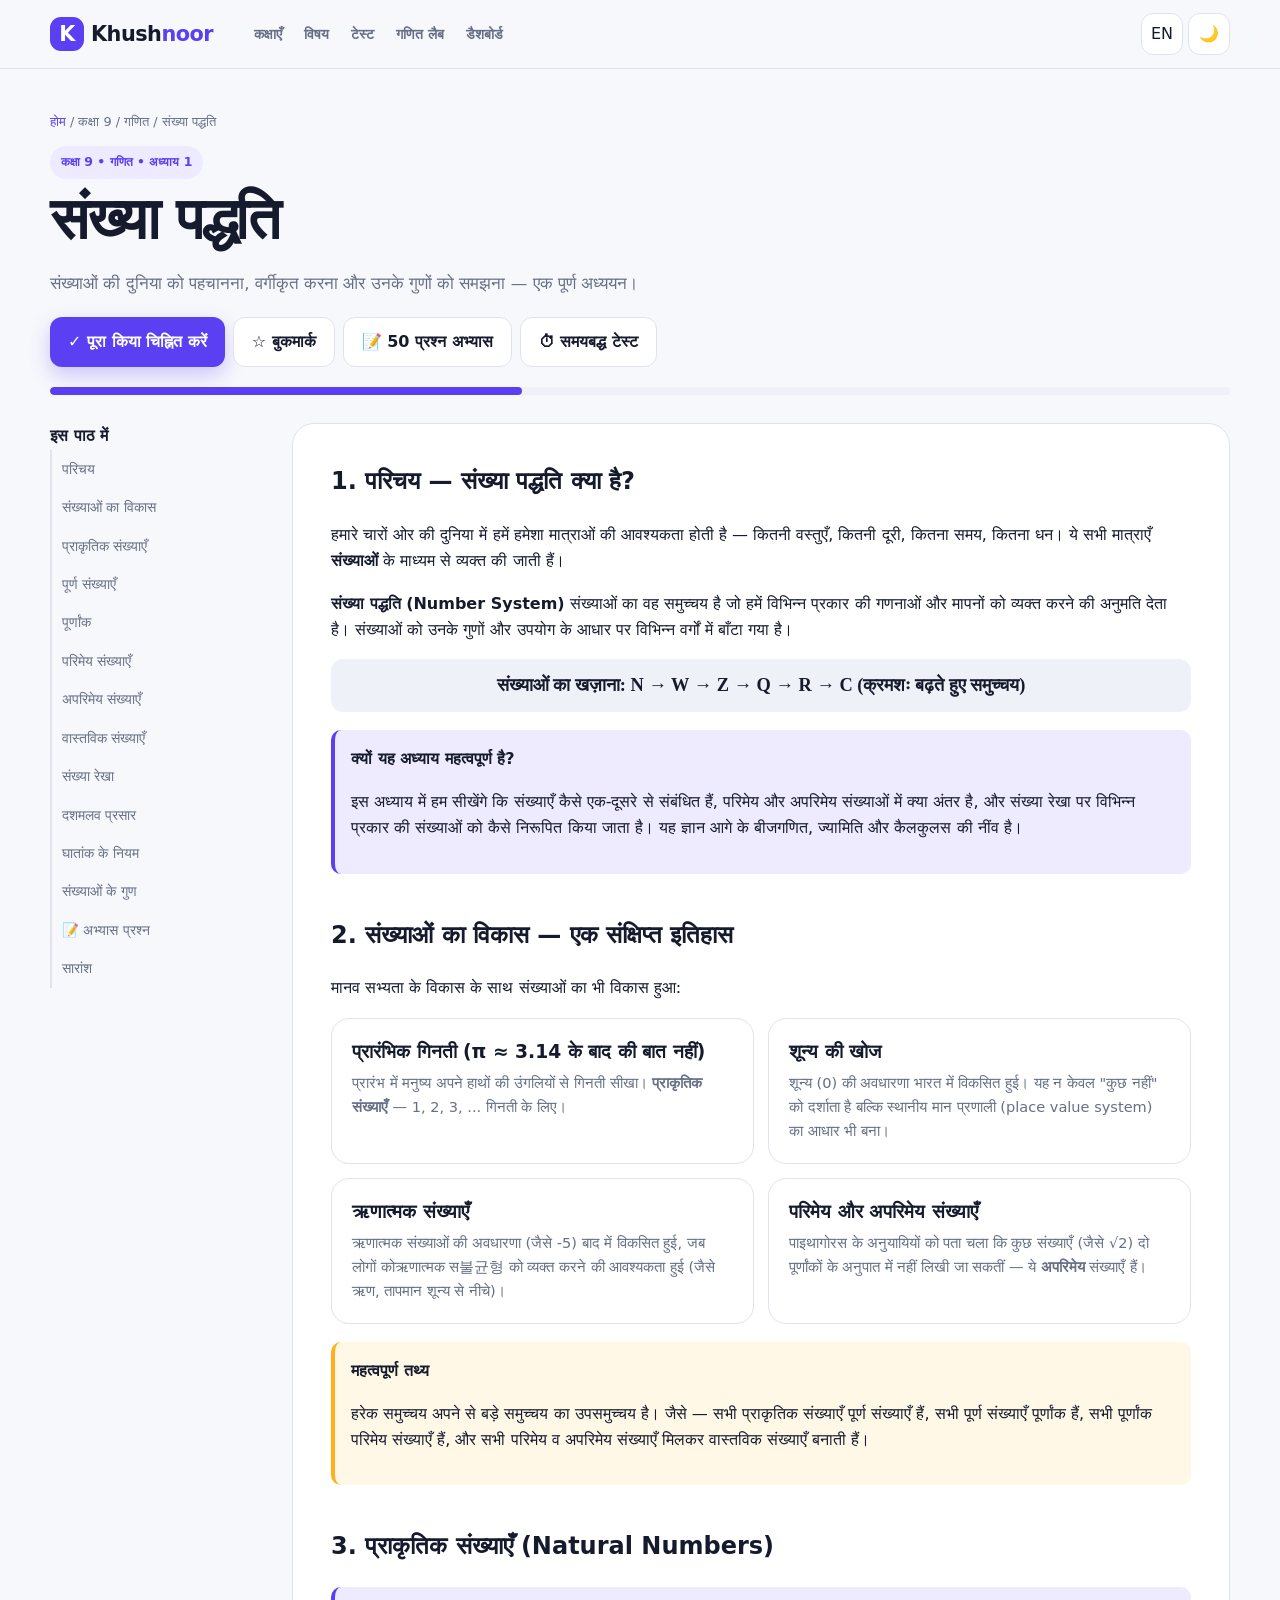
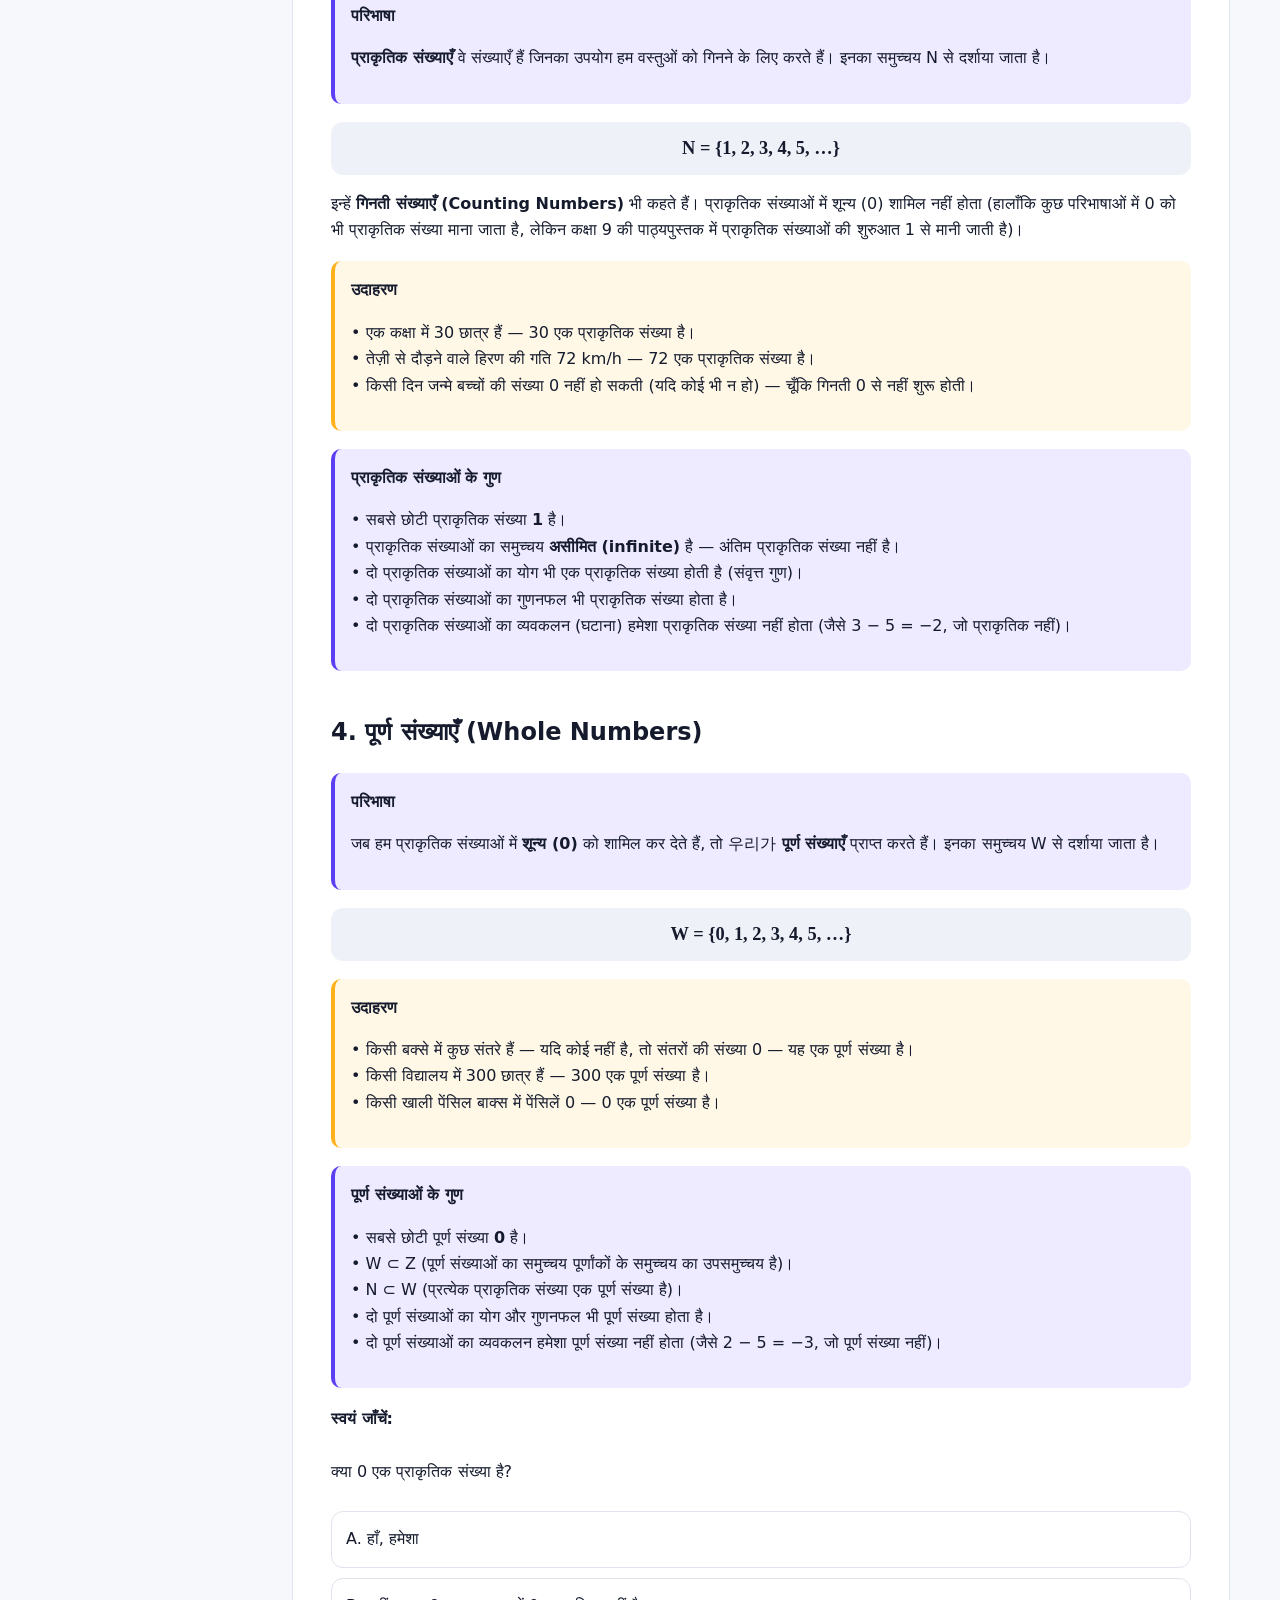
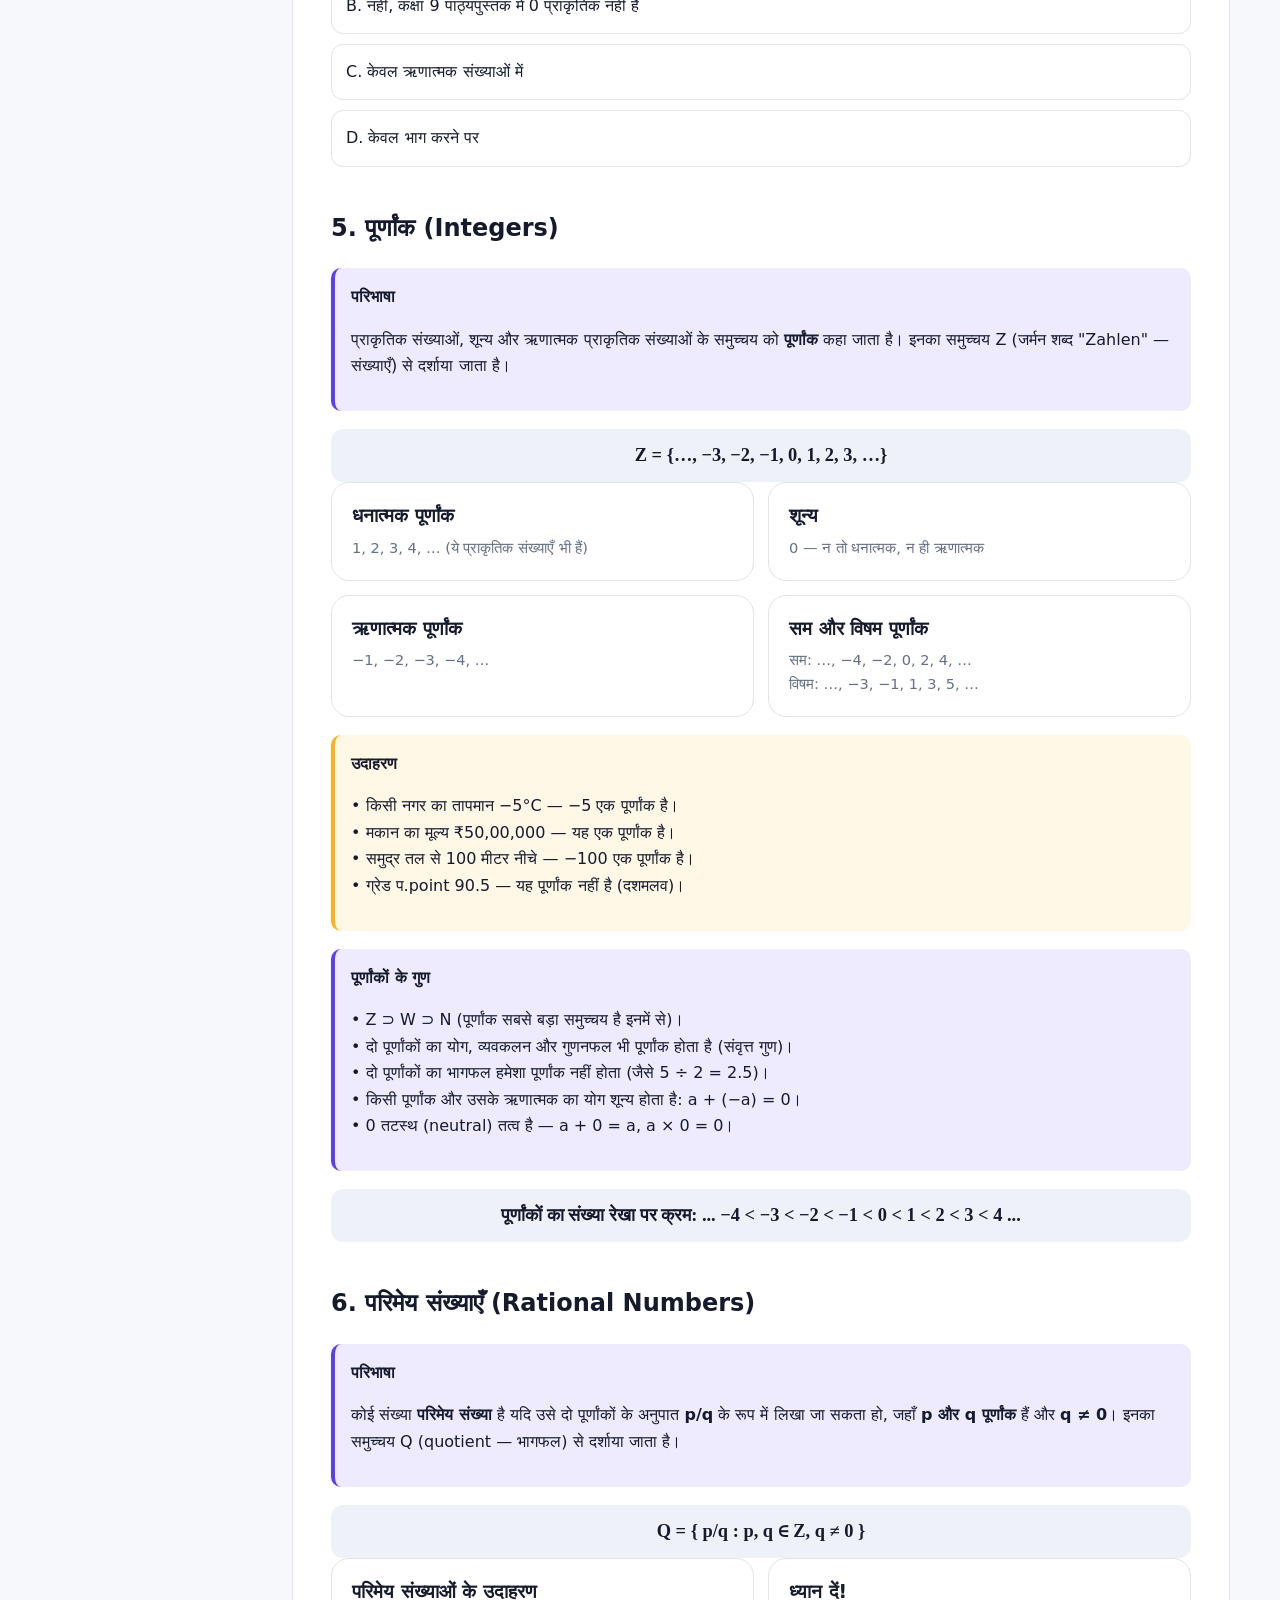
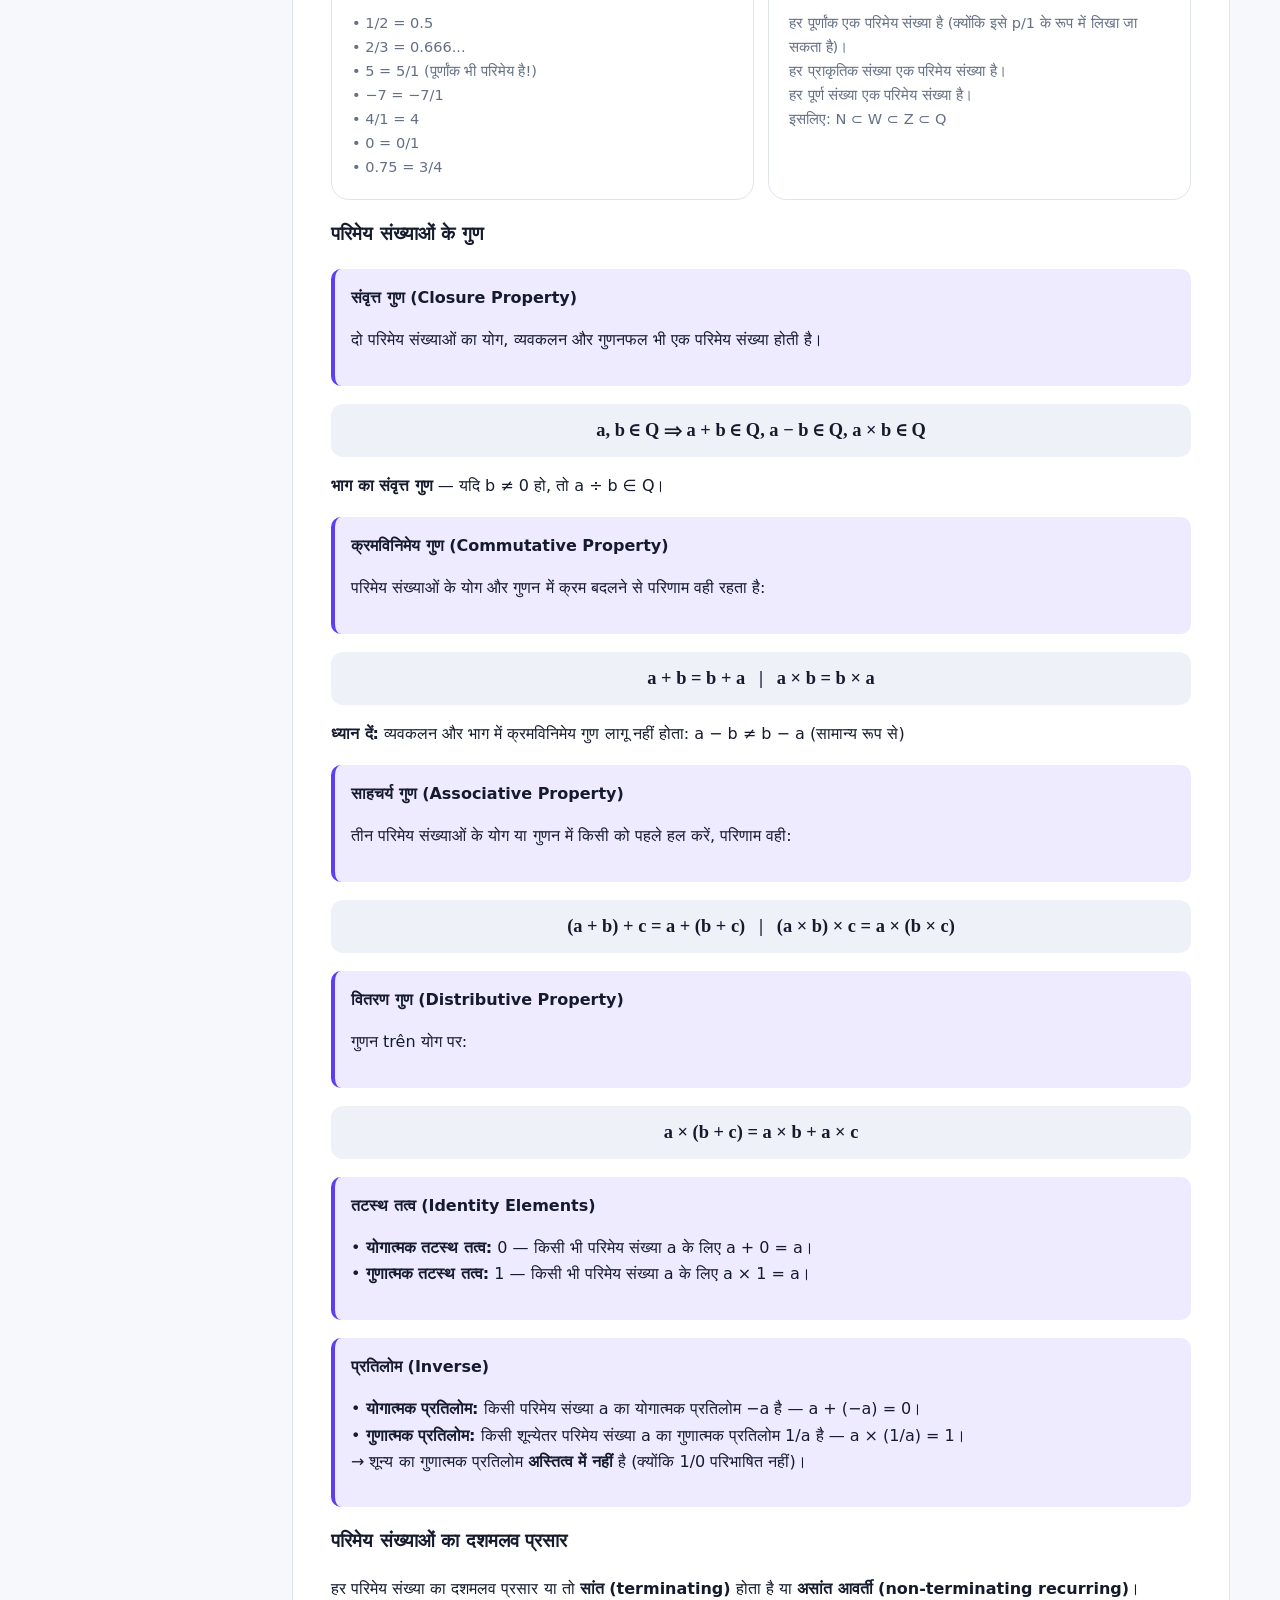
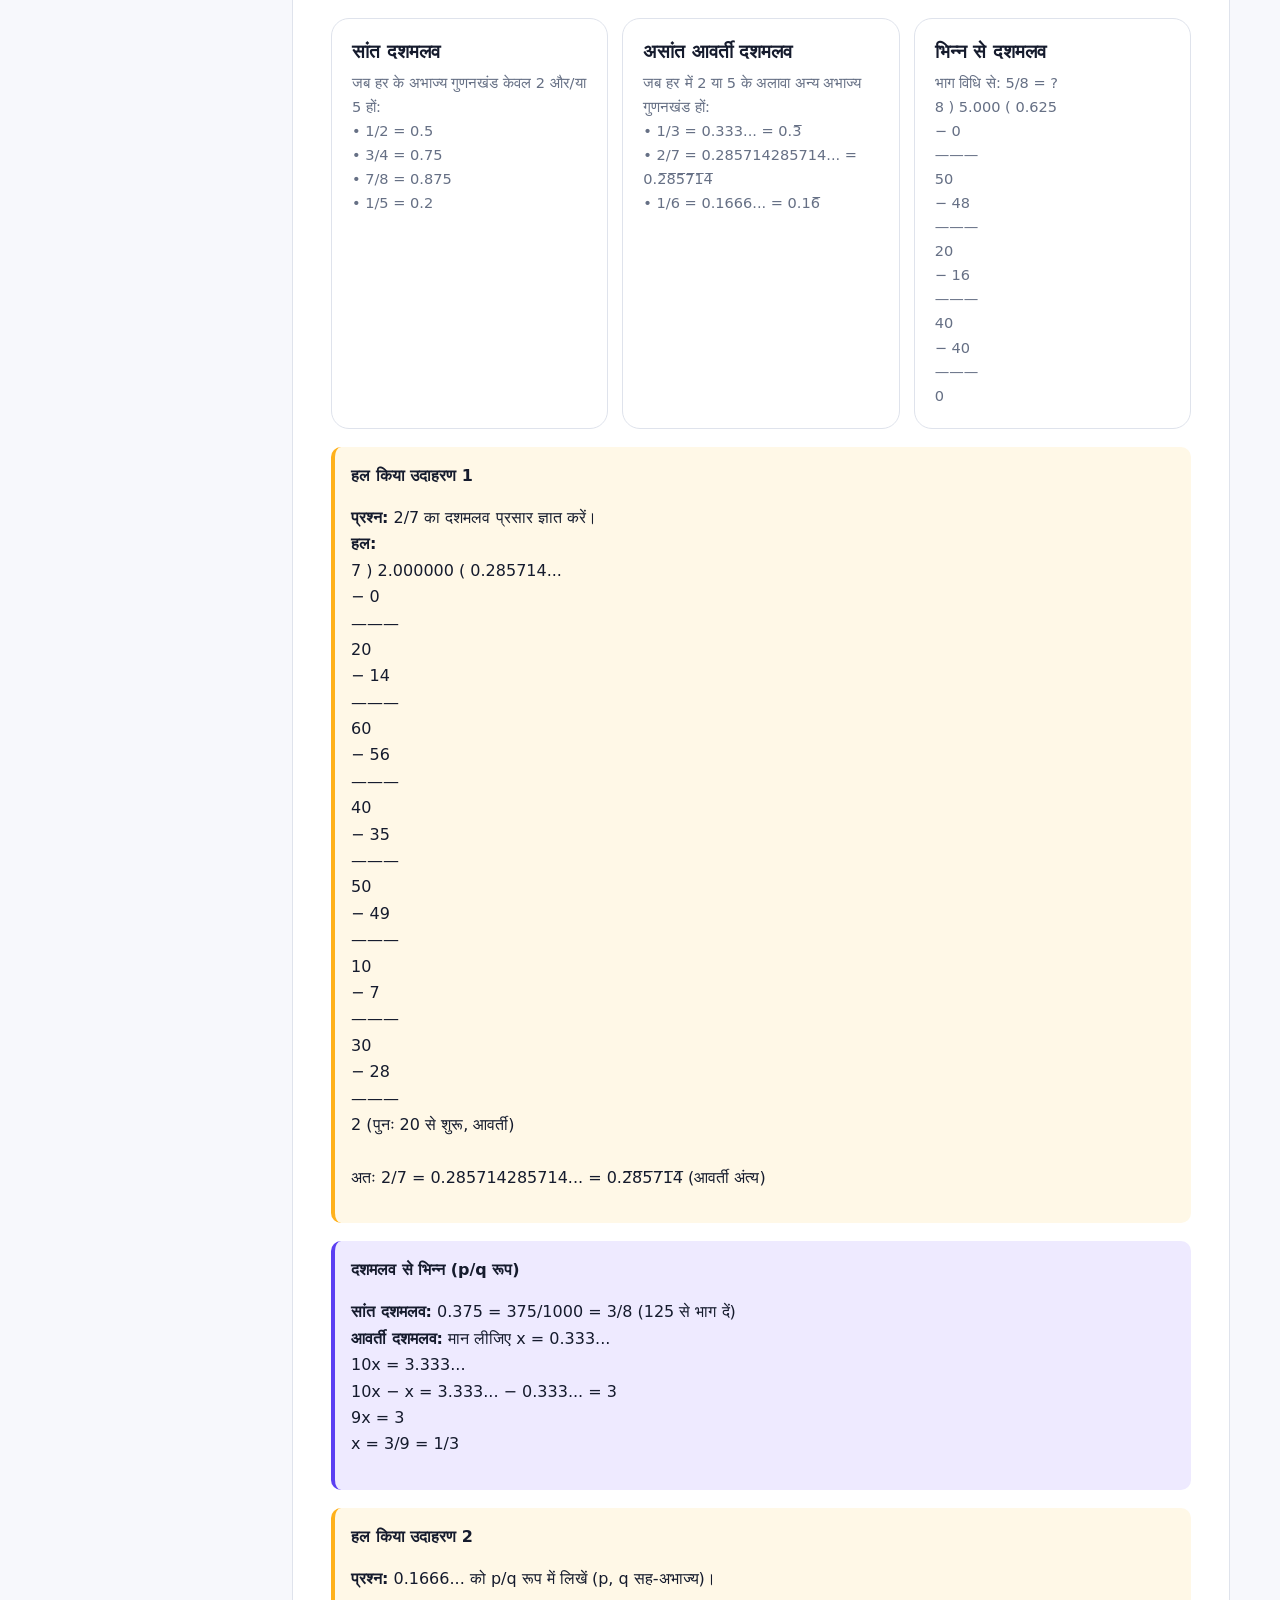
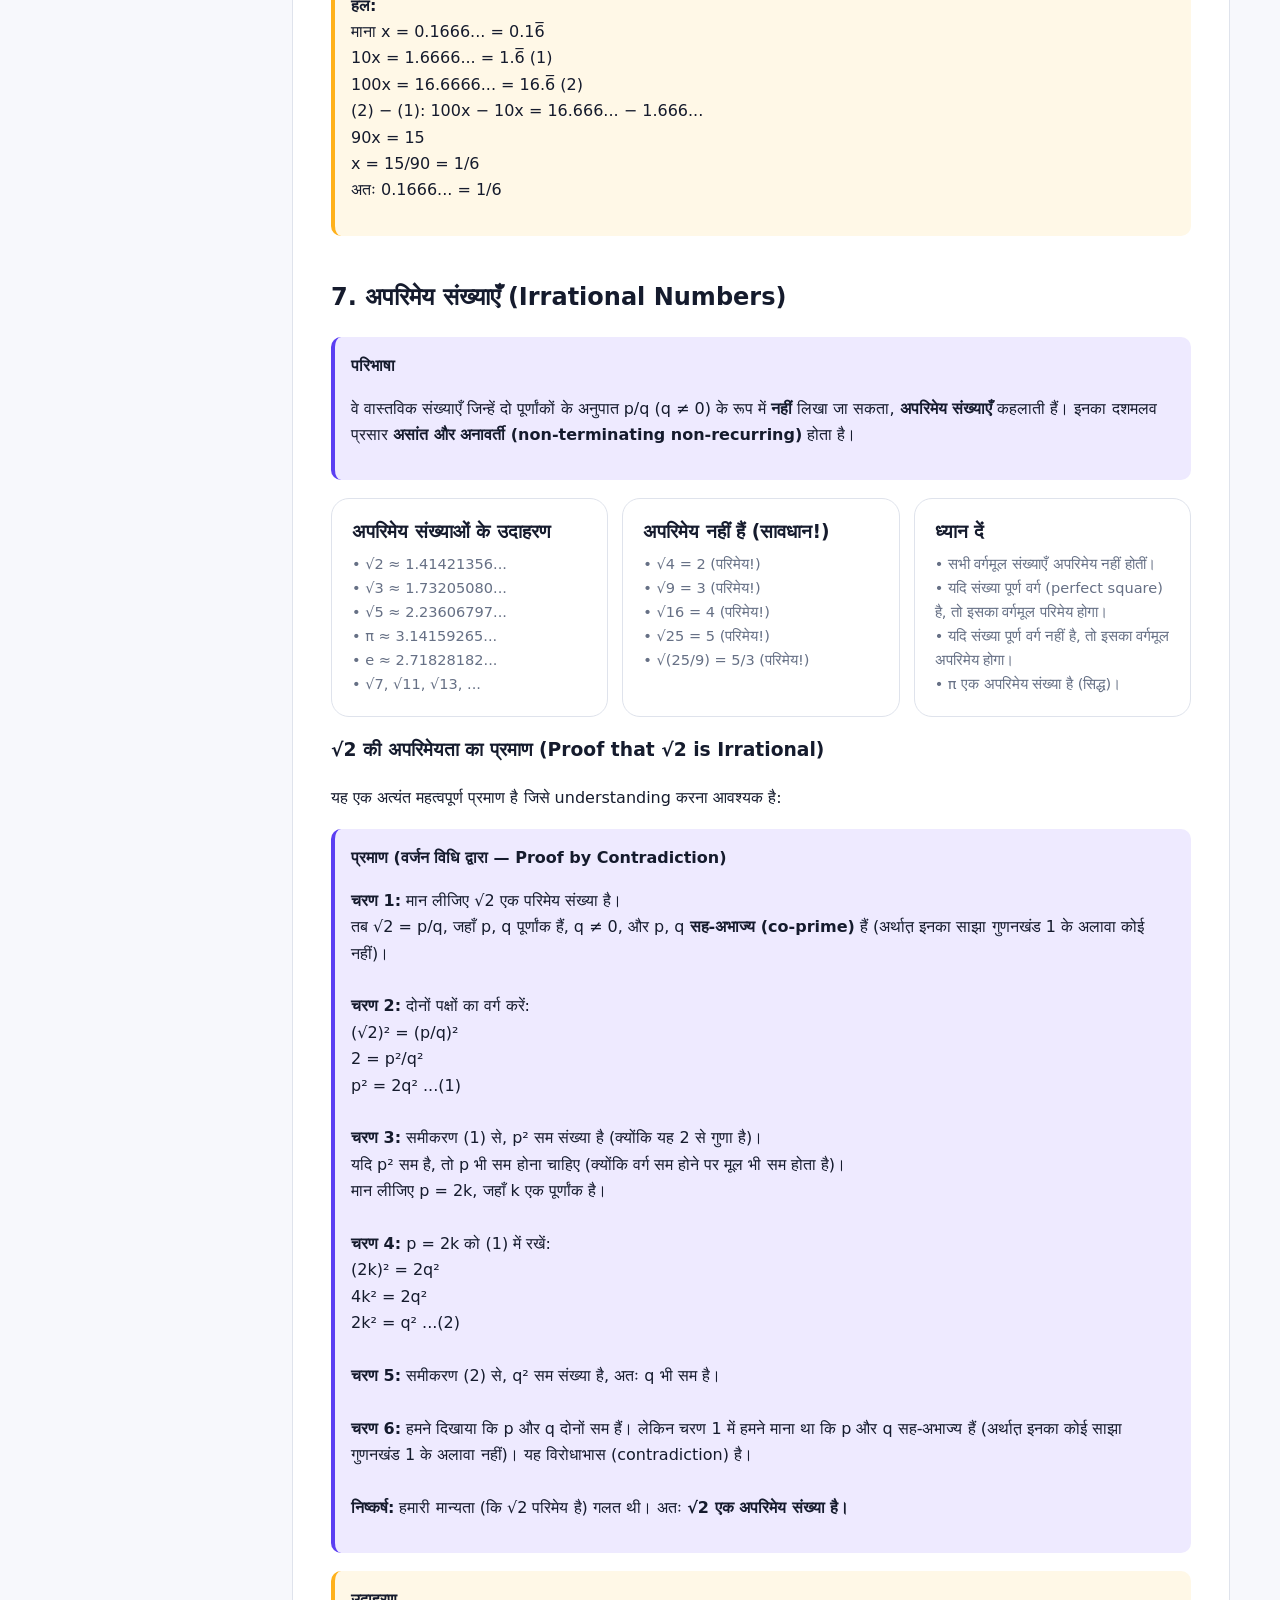
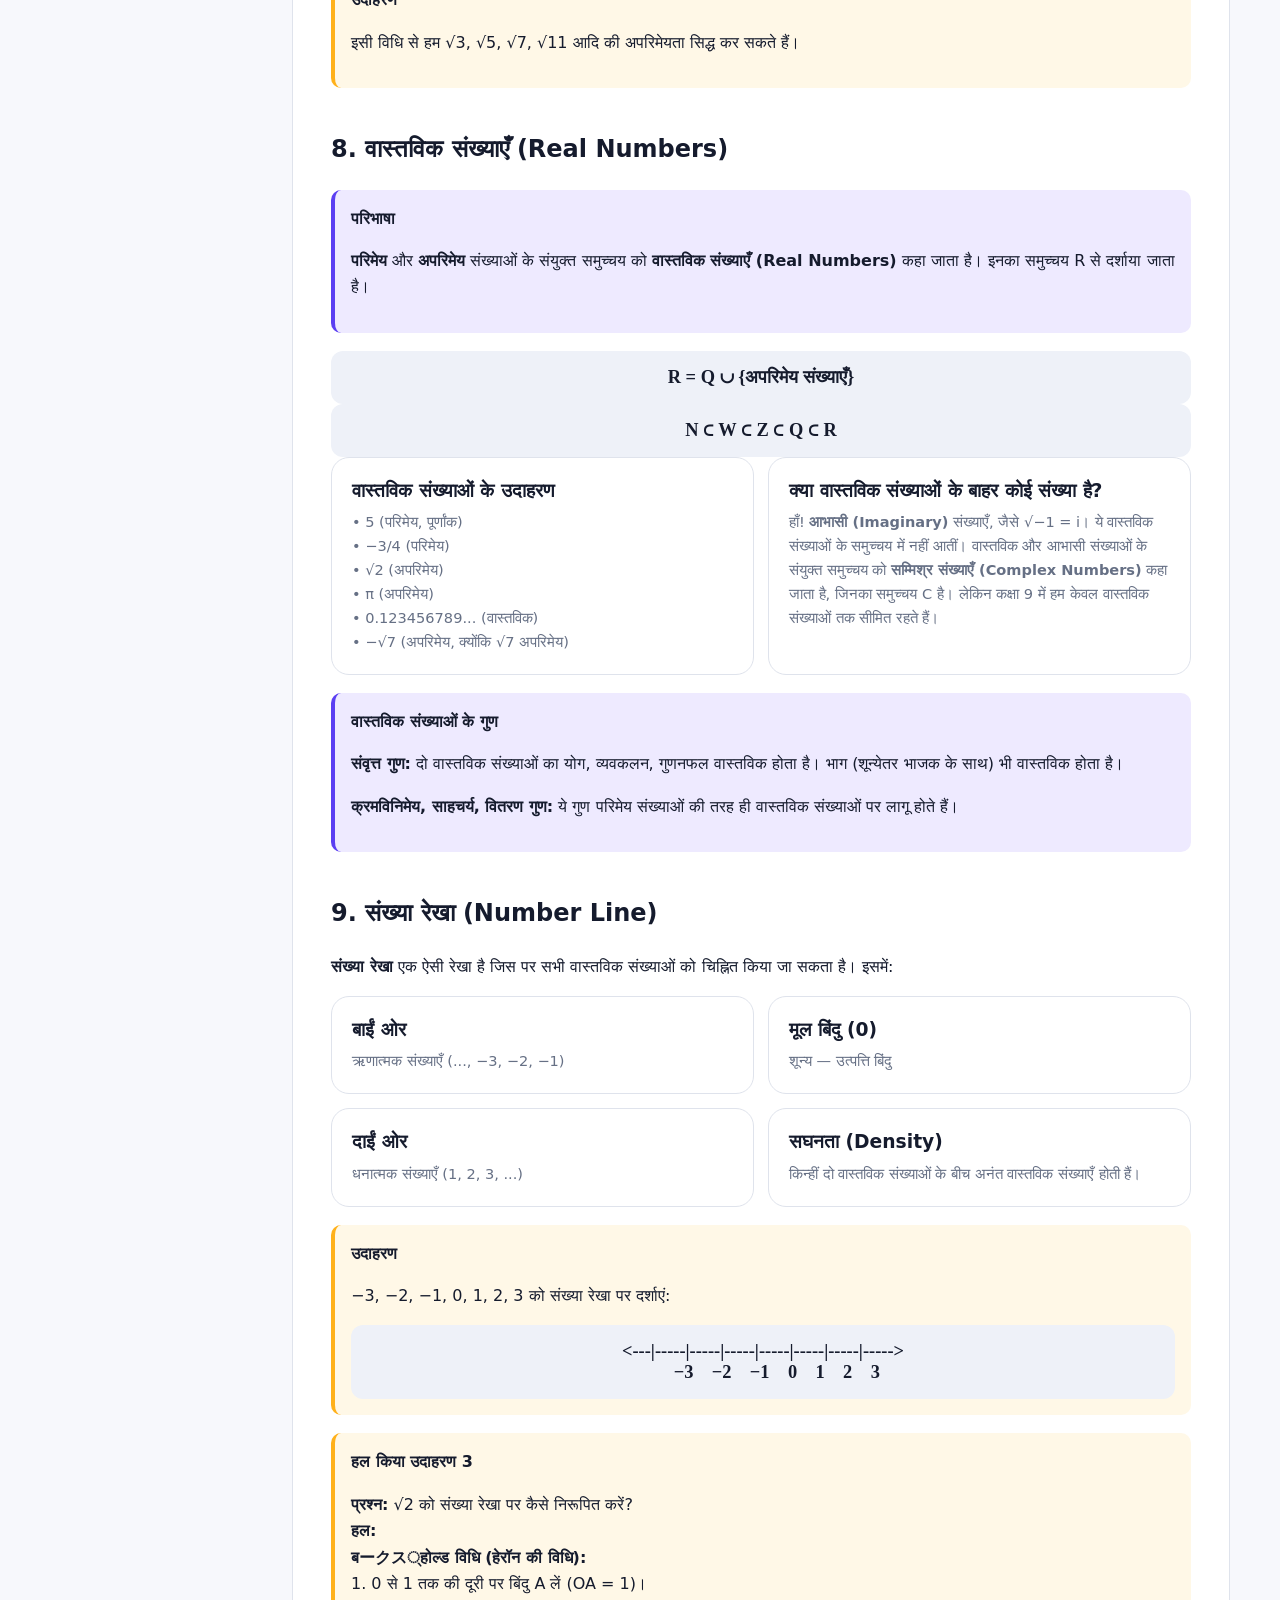
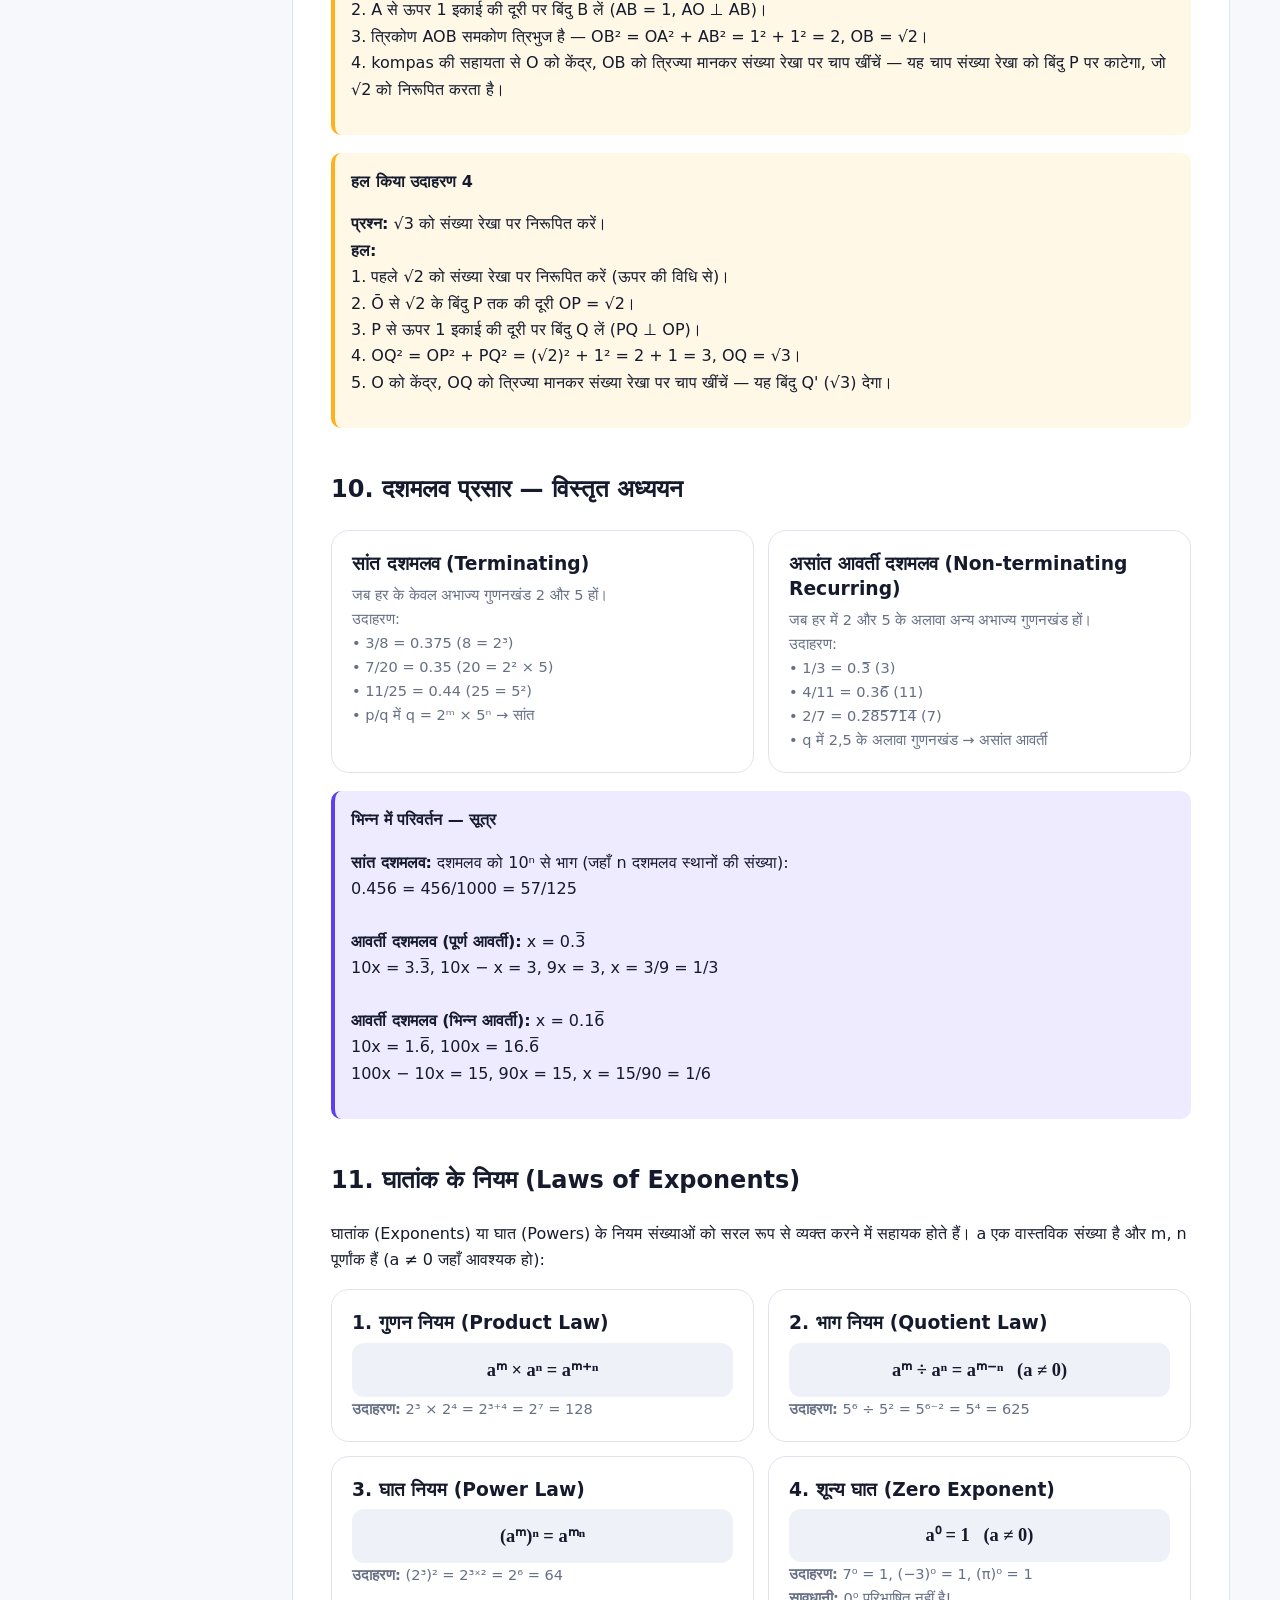
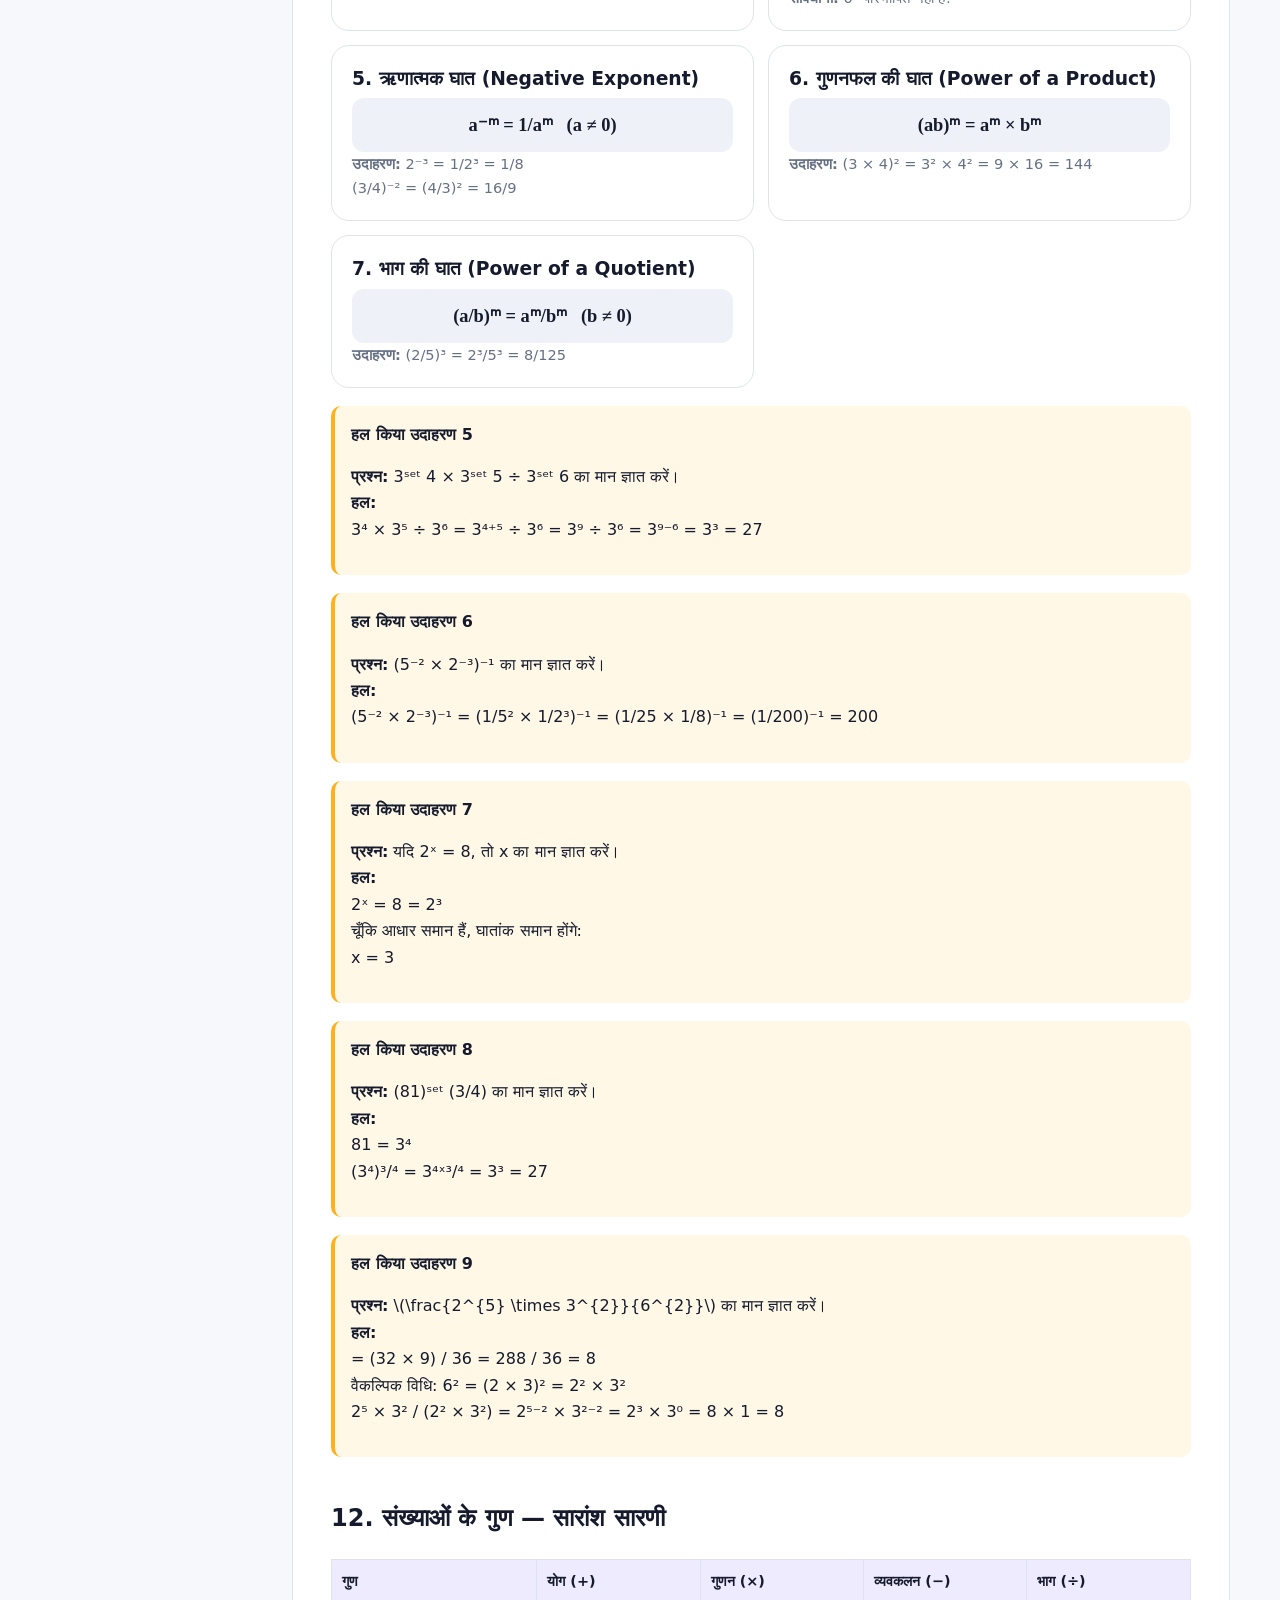
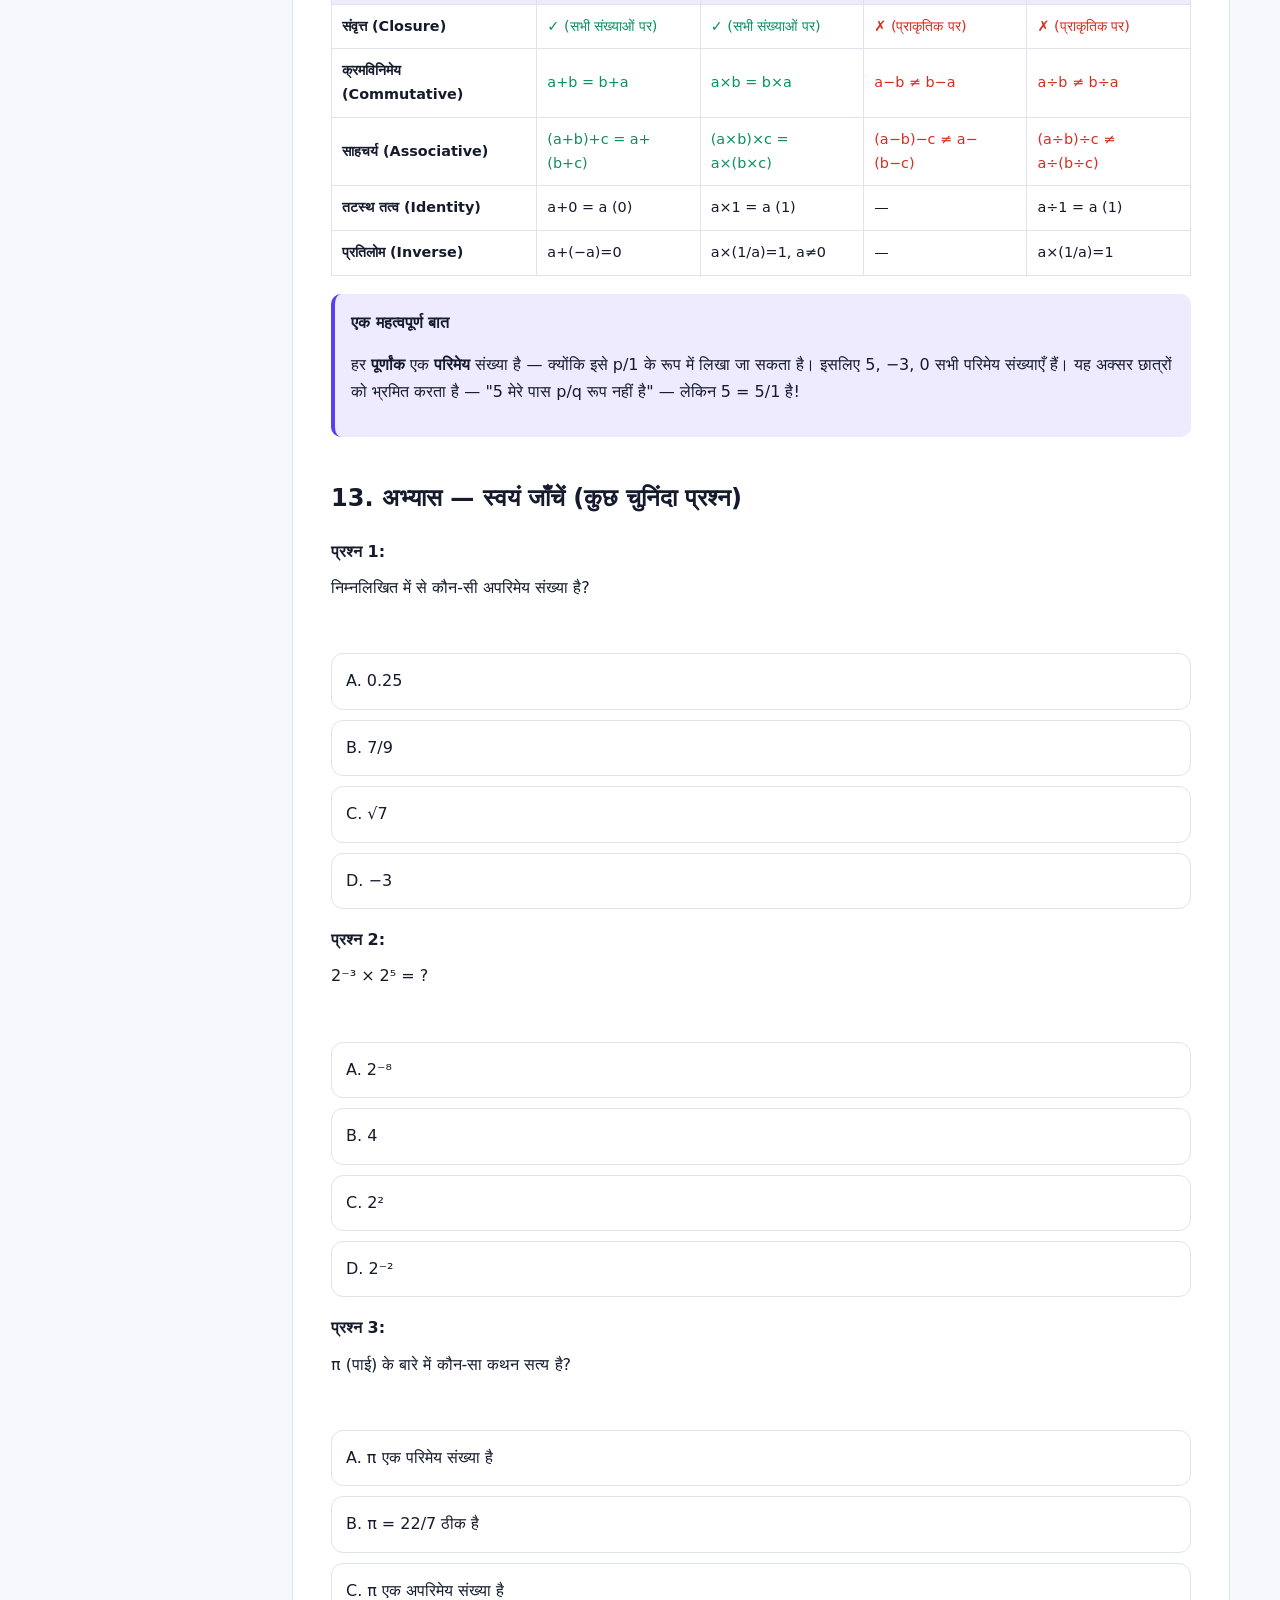
==== commit 7448d979: "Add Class 9 Maths Ch1 complete package: detailed Hindi theory, 50 practice questions (Easy/Moderate/" ====
--- a/class-9-math-chapter-1-notes.html
+++ b/class-9-math-chapter-1-notes.html
@@ -1 +1,196 @@
-<!doctype html><html lang="hi"><head><meta charset="utf-8"><meta name="viewport" content="width=device-width,initial-scale=1"><title>कक्षा 9 गणित अध्याय 1 — संख्या पद्धति नोट्स | Khushnoor</title><meta name="description" content="कक्षा 9 संख्या पद्धति: प्राकृतिक, पूर्ण, परिमेय, अपरिमेय और वास्तविक संख्याएँ, घातांक के नियम, उदाहरण और अभ्यास।"><link rel="canonical" href="https://khushnoorm.github.io/class-9-math-chapter-1-notes.html"><link rel="stylesheet" href="assets/styles.css"></head><body><a class="skip" href="#lesson">पाठ पर जाएँ</a><header class="site-header"><div class="container nav-wrap"><a class="brand" href="index.html"><span class="brand-mark">K</span>Khush<em>noor</em></a><nav class="nav-links"><a href="index.html#classes">कक्षाएँ</a><a href="index.html#subjects">विषय</a><a href="test.html">टेस्ट</a><a href="math-lab.html">गणित लैब</a><a href="dashboard.html">डैशबोर्ड</a></nav><div class="nav-actions"><button class="icon-btn" id="langBtn" onclick="toggleLang()">EN</button><button class="icon-btn" id="themeBtn" onclick="toggleTheme()">🌙</button><button class="menu-btn" id="menuBtn" onclick="toggleMenu()" aria-expanded="false">☰</button></div></div><nav class="container mobile-nav" id="mobileNav"><a href="index.html">होम</a><a href="test.html">टेस्ट</a><a href="math-lab.html">गणित लैब</a></nav></header><main><header class="page-hero"><div class="container"><div class="breadcrumbs"><a href="index.html">होम</a> / कक्षा 9 / गणित / संख्या पद्धति</div><span class="badge">कक्षा 9 • गणित • अध्याय 1</span><h1>संख्या पद्धति</h1><p class="lead">Numbers को पहचानना, वर्गीकृत करना और उनके गुण समझना सीखें।</p><div class="lesson-actions"><button class="btn btn-primary" id="completeBtn" onclick="completeLesson()">✓ पूरा किया चिह्नित करें</button><button class="btn btn-secondary" id="bookmarkBtn" onclick="toggleBookmark()">☆ बुकमार्क</button><a class="btn btn-secondary" href="test.html">अध्याय टेस्ट</a></div><div class="progress" aria-label="पाठ प्रगति"><span style="width:35%"></span></div></div></header><div class="container layout"><aside class="sidebar"><nav class="toc" aria-label="इस पाठ में"><b>इस पाठ में</b><a href="#natural">प्राकृतिक और पूर्ण</a><a href="#rational">परिमेय संख्याएँ</a><a href="#irrational">अपरिमेय संख्याएँ</a><a href="#real">वास्तविक संख्याएँ</a><a href="#laws">घातांक के नियम</a><a href="#practice">अभ्यास</a><a href="#summary">सारांश</a></nav></aside><article class="lesson" id="lesson"><h2 id="natural">1. प्राकृतिक, पूर्ण और पूर्णांक</h2><div class="callout"><b>परिभाषा</b><p><strong>प्राकृतिक संख्याएँ (N)</strong> गिनती की संख्याएँ हैं: 1, 2, 3, …। शून्य जोड़ने पर <strong>पूर्ण संख्याएँ (W)</strong>: 0, 1, 2, … मिलती हैं।</p></div><p>धनात्मक संख्याएँ, शून्य और ऋणात्मक संख्याएँ मिलकर <strong>पूर्णांक (Z)</strong> बनाती हैं।</p><div class="math">Z = { …, −3, −2, −1, 0, 1, 2, 3, … }</div><div class="callout example"><b>उदाहरण</b><p>−5 एक पूर्णांक है, लेकिन प्राकृतिक संख्या नहीं। 0 पूर्ण संख्या और पूर्णांक है। इस पाठ में प्राकृतिक संख्याओं की शुरुआत 1 से मानी गई है।</p></div><h2 id="rational">2. परिमेय संख्याएँ (Rational Numbers)</h2><p>जिस संख्या को <strong>p/q</strong> के रूप में लिखा जा सके, जहाँ p और q पूर्णांक हों और q ≠ 0, वह परिमेय संख्या है।</p><div class="math">Q = { p/q : p, q ∈ Z और q ≠ 0 }</div><p>इनका दशमलव प्रसार या तो समाप्त होता है, जैसे 1/2 = 0.5, या आवर्ती होता है, जैसे 1/3 = 0.333…।</p><h2 id="irrational">3. अपरिमेय संख्याएँ</h2><p>जिन वास्तविक संख्याओं को p/q के रूप में नहीं लिखा जा सकता, वे अपरिमेय हैं। इनका दशमलव प्रसार अनंत और अनावर्ती होता है।</p><div class="callout example"><b>उदाहरण</b><p>√2, √3, π और e अपरिमेय संख्याएँ हैं। ध्यान दें: हर वर्गमूल अपरिमेय नहीं होता; √4 = 2 परिमेय है।</p></div><h2 id="real">4. वास्तविक संख्याएँ</h2><p>परिमेय और अपरिमेय संख्याओं का संयुक्त समुच्चय वास्तविक संख्याएँ (R) कहलाता है। संख्या रेखा का हर बिंदु किसी वास्तविक संख्या को दिखाता है।</p><div class="math">R = Q ∪ (अपरिमेय संख्याएँ)</div><div class="callout"><b>संख्या परिवार</b><p>N ⊂ W ⊂ Z ⊂ Q ⊂ R</p></div><h2 id="laws">5. घातांक के महत्वपूर्ण नियम</h2><p>a ≠ 0 और उचित वास्तविक मानों के लिए:</p><div class="math">aᵐ × aⁿ = aᵐ⁺ⁿ &nbsp; | &nbsp; aᵐ ÷ aⁿ = aᵐ⁻ⁿ<br>(aᵐ)ⁿ = aᵐⁿ &nbsp; | &nbsp; a⁰ = 1 &nbsp; | &nbsp; a⁻ᵐ = 1/aᵐ</div><div class="callout example"><b>हल किया उदाहरण</b><p>2³ × 2⁴ = 2³⁺⁴ = 2⁷ = 128</p></div><h2 id="practice">6. स्वयं जाँचें</h2><p><b>प्रश्न:</b> इनमें से कौन-सी संख्या अपरिमेय है?</p><div class="quiz-options"><button class="option" onclick="checkMini(this,false)">A. 0.25</button><button class="option" onclick="checkMini(this,false)">B. 7/9</button><button class="option" onclick="checkMini(this,true)">C. √7</button><button class="option" onclick="checkMini(this,false)">D. −3</button></div><p id="miniFeedback" aria-live="polite"></p><h2 id="summary">7. सारांश</h2><ul class="checklist"><li>✓ प्राकृतिक ⊂ पूर्ण ⊂ पूर्णांक ⊂ परिमेय ⊂ वास्तविक</li><li>✓ परिमेय दशमलव समाप्त या आवर्ती होते हैं।</li><li>✓ अपरिमेय दशमलव अनंत और अनावर्ती होते हैं।</li><li>✓ हर परिमेय और अपरिमेय संख्या वास्तविक है।</li></ul><div class="lesson-nav"><a class="btn btn-secondary" href="index.html">← विषय सूची</a><a class="btn btn-primary" href="test.html">अगला: टेस्ट →</a></div><div id="related"><h2>संबंधित विषय</h2><div class="grid grid-2"><a class="card" href="search.html?q=बहुपद"><h3>बहुपद</h3><p>अगला अध्याय</p></a><a class="card" href="math-lab.html#formulae"><h3>सूत्र लाइब्रेरी</h3><p>त्वरित दोहराव</p></a></div></div></article></div></main><footer class="footer"><div class="container"><strong>Khushnoor</strong><div class="footer-bottom">© <span class="year"></span> • समझकर सीखें</div></div></footer><script src="assets/app.js"></script><script>function checkMini(b,ok){document.querySelectorAll('.option').forEach(x=>x.disabled=true);b.classList.add(ok?'correct':'wrong');if(!ok)document.querySelectorAll('.option')[2].classList.add('correct');document.getElementById('miniFeedback').textContent=ok?'सही! √7 को p/q के रूप में नहीं लिखा जा सकता।':'फिर प्रयास करें: √7 अपरिमेय है।'}</script></body></html>+<!doctype html><html lang="hi"><head><meta charset="utf-8"><meta name="viewport" content="width=device-width,initial-scale=1"><title>कक्षा 9 गणित अध्याय 1 — संख्या पद्धति (विस्तृत सिद्धांत) | Khushnoor</title><meta name="description" content="कक्षा 9 संख्या पद्धति का विस्तृत हिंदी सिद्धांत: प्राकृतिक, पूर्ण, पूर्णांक, परिमेय, अपरिमेय, वास्तविक संख्याएँ, दशमलव प्रसार, घातांक के नियम, संख्या रेखा और हल किए उदाहरण।"><link rel="canonical" href="https://khushnoorm.github.io/class-9-math-chapter-1-notes.html"><link rel="stylesheet" href="assets/styles.css"></head><body><a class="skip" href="#lesson">पाठ पर जाएँ</a><header class="site-header"><div class="container nav-wrap"><a class="brand" href="index.html"><span class="brand-mark">K</span>Khush<em>noor</em></a><nav class="nav-links"><a href="index.html#classes">कक्षाएँ</a><a href="index.html#subjects">विषय</a><a href="test.html">टेस्ट</a><a href="math-lab.html">गणित लैब</a><a href="dashboard.html">डैशबोर्ड</a></nav><div class="nav-actions"><button class="icon-btn" id="langBtn" onclick="toggleLang()">EN</button><button class="icon-btn" id="themeBtn" onclick="toggleTheme()">🌙</button><button class="menu-btn" id="menuBtn" onclick="toggleMenu()" aria-expanded="false">☰</button></div></div><nav class="container mobile-nav" id="mobileNav"><a href="index.html">होम</a><a href="test.html">टेस्ट</a><a href="math-lab.html">गणित लैब</a></nav></header><main><header class="page-hero"><div class="container"><div class="breadcrumbs"><a href="index.html">होम</a> / कक्षा 9 / गणित / संख्या पद्धति</div><span class="badge">कक्षा 9 • गणित • अध्याय 1</span><h1>संख्या पद्धति</h1><p class="lead">संख्याओं की दुनिया को पहचानना, वर्गीकृत करना और उनके गुणों को समझना — एक पूर्ण अध्ययन।</p><div class="lesson-actions"><button class="btn btn-primary" id="completeBtn" onclick="completeLesson()">✓ पूरा किया चिह्नित करें</button><button class="btn btn-secondary" id="bookmarkBtn" onclick="toggleBookmark()">☆ बुकमार्क</button><a class="btn btn-secondary" href="class-9-math-chapter-1-questions.html">📝 50 प्रश्न अभ्यास</a><a class="btn btn-secondary" href="test.html">⏱ समयबद्ध टेस्ट</a></div><div class="progress" aria-label="पाठ प्रगति"><span style="width:40%"></span></div></div></header><div class="container layout"><aside class="sidebar"><nav class="toc" aria-label="इस पाठ में"><b>इस पाठ में</b><a href="#intro">परिचय</a><a href="#history">संख्याओं का विकास</a><a href="#natural">प्राकृतिक संख्याएँ</a><a href="#whole">पूर्ण संख्याएँ</a><a href="#integer">पूर्णांक</a><a href="#rational">परिमेय संख्याएँ</a><a href="#irrational">अपरिमेय संख्याएँ</a><a href="#real">वास्तविक संख्याएँ</a><a href="#numberline">संख्या रेखा</a><a href="#decimal">दशमलव प्रसार</a><a href="#laws">घातांक के नियम</a><a href="#properties">संख्याओं के गुण</a><a href="class-9-math-chapter-1-questions.html">📝 अभ्यास प्रश्न</a><a href="#summary">सारांश</a></nav></aside><article class="lesson" id="lesson">
+
+<h2 id="intro">1. परिचय — संख्या पद्धति क्या है?</h2>
+<p>हमारे चारों ओर की दुनिया में हमें हमेशा मात्राओं की आवश्यकता होती है — कितनी वस्तुएँ, कितनी दूरी, कितना समय, कितना धन। ये सभी मात्राएँ <strong>संख्याओं</strong> के माध्यम से व्यक्त की जाती हैं।</p>
+<p><strong>संख्या पद्धति (Number System)</strong> संख्याओं का वह समुच्चय है जो हमें विभिन्न प्रकार की गणनाओं और मापनों को व्यक्त करने की अनुमति देता है। संख्याओं को उनके गुणों और उपयोग के आधार पर विभिन्न वर्गों में बाँटा गया है।</p>
+<div class="math">संख्याओं का खज़ाना: N → W → Z → Q → R → C (क्रमशः बढ़ते हुए समुच्चय)</div>
+<div class="callout"><b>क्यों यह अध्याय महत्वपूर्ण है?</b><p>इस अध्याय में हम सीखेंगे कि संख्याएँ कैसे एक-दूसरे से संबंधित हैं, परिमेय और अपरिमेय संख्याओं में क्या अंतर है, और संख्या रेखा पर विभिन्न प्रकार की संख्याओं को कैसे निरूपित किया जाता है। यह ज्ञान आगे के बीजगणित, ज्यामिति और कैलकुलस की नींव है।</p></div>
+
+<h2 id="history">2. संख्याओं का विकास — एक संक्षिप्त इतिहास</h2>
+<p>मानव सभ्यता के विकास के साथ संख्याओं का भी विकास हुआ:</p>
+<div class="grid grid-2">
+<div class="card"><h3>प्रारंभिक गिनती (π ≈ 3.14 के बाद की बात नहीं)</h3><p>प्रारंभ में मनुष्य अपने हाथों की उंगलियों से गिनती सीखा।
+
+<b>प्राकृतिक संख्याएँ</b> — 1, 2, 3, ... गिनती के लिए।</p></div>
+<div class="card"><h3>शून्य की खोज</h3><p>शून्य (0) की अवधारणा भारत में विकसित हुई। यह न केवल "कुछ नहीं" को दर्शाता है बल्कि स्थानीय मान प्रणाली (place value system) का आधार भी बना।</p></div>
+<div class="card"><h3>ऋणात्मक संख्याएँ</h3><p>ऋणात्मक संख्याओं की अवधारणा (जैसे -5) बाद में विकसित हुई, जब लोगों कोऋणात्मक स불균형 को व्यक्त करने की आवश्यकता हुई (जैसे ऋण, तापमान शून्य से नीचे)।</p></div>
+<div class="card"><h3>परिमेय और अपरिमेय संख्याएँ</h3><p>पाइथागोरस के अनुयायियों को पता चला कि कुछ संख्याएँ (जैसे √2) दो पूर्णांकों के अनुपात में नहीं लिखी जा सकतीं — ये <b>अपरिमेय</b> संख्याएँ हैं।</p></div>
+</div>
+<div class="callout example"><b>महत्वपूर्ण तथ्य</b><p>हरेक समुच्चय अपने से बड़े समुच्चय का उपसमुच्चय है। जैसे — सभी प्राकृतिक संख्याएँ पूर्ण संख्याएँ हैं, सभी पूर्ण संख्याएँ पूर्णांक हैं, सभी पूर्णांक परिमेय संख्याएँ हैं, और सभी परिमेय व अपरिमेय संख्याएँ मिलकर वास्तविक संख्याएँ बनाती हैं।</p></div>
+
+<h2 id="natural">3. प्राकृतिक संख्याएँ (Natural Numbers)</h2>
+<div class="callout"><b>परिभाषा</b><p><b>प्राकृतिक संख्याएँ</b> वे संख्याएँ हैं जिनका उपयोग हम वस्तुओं को गिनने के लिए करते हैं। इनका समुच्चय N से दर्शाया जाता है।</p></div>
+<div class="math">N = {1, 2, 3, 4, 5, …}</div>
+<p>इन्हें <strong>गिनती संख्याएँ (Counting Numbers)</strong> भी कहते हैं। प्राकृतिक संख्याओं में शून्य (0) शामिल नहीं होता (हालाँकि कुछ परिभाषाओं में 0 को भी प्राकृतिक संख्या माना जाता है, लेकिन कक्षा 9 की पाठ्यपुस्तक में प्राकृतिक संख्याओं की शुरुआत 1 से मानी जाती है)।</p>
+<div class="callout example"><b>उदाहरण</b><p>• एक कक्षा में 30 छात्र हैं — 30 एक प्राकृतिक संख्या है।<br>• तेज़ी से दौड़ने वाले हिरण की गति 72 km/h — 72 एक प्राकृतिक संख्या है।<br>• किसी दिन जन्मे बच्चों की संख्या 0 नहीं हो सकती (यदि कोई भी न हो) — चूँकि गिनती 0 से नहीं शुरू होती।</p></div>
+<div class="callout"><b>प्राकृतिक संख्याओं के गुण</b><p>• सबसे छोटी प्राकृतिक संख्या <strong>1</strong> है।<br>• प्राकृतिक संख्याओं का समुच्चय <strong>असीमित (infinite)</strong> है — अंतिम प्राकृतिक संख्या नहीं है।<br>• दो प्राकृतिक संख्याओं का योग भी एक प्राकृतिक संख्या होती है (संवृत्त गुण)।<br>• दो प्राकृतिक संख्याओं का गुणनफल भी प्राकृतिक संख्या होता है।<br>• दो प्राकृतिक संख्याओं का व्यवकलन (घटाना) हमेशा प्राकृतिक संख्या नहीं होता (जैसे 3 − 5 = −2, जो प्राकृतिक नहीं)।</p></div>
+
+<h2 id="whole">4. पूर्ण संख्याएँ (Whole Numbers)</h2>
+<div class="callout"><b>परिभाषा</b><p>जब हम प्राकृतिक संख्याओं में <strong>शून्य (0)</strong> को शामिल कर देते हैं, तो 우리가 <strong>पूर्ण संख्याएँ</strong> प्राप्त करते हैं। इनका समुच्चय W से दर्शाया जाता है।</p></div>
+<div class="math">W = {0, 1, 2, 3, 4, 5, …}</div>
+<div class="callout example"><b>उदाहरण</b><p>• किसी बक्से में कुछ संतरे हैं — यदि कोई नहीं है, तो संतरों की संख्या 0 — यह एक पूर्ण संख्या है।<br>• किसी विद्यालय में 300 छात्र हैं — 300 एक पूर्ण संख्या है।<br>• किसी खाली पेंसिल बाक्स में पेंसिलें 0 — 0 एक पूर्ण संख्या है।</p></div>
+<div class="callout"><b>पूर्ण संख्याओं के गुण</b><p>• सबसे छोटी पूर्ण संख्या <strong>0</strong> है।<br>• W ⊂ Z (पूर्ण संख्याओं का समुच्चय पूर्णांकों के समुच्चय का उपसमुच्चय है)।<br>• N ⊂ W (प्रत्येक प्राकृतिक संख्या एक पूर्ण संख्या है)।<br>• दो पूर्ण संख्याओं का योग और गुणनफल भी पूर्ण संख्या होता है।<br>• दो पूर्ण संख्याओं का व्यवकलन हमेशा पूर्ण संख्या नहीं होता (जैसे 2 − 5 = −3, जो पूर्ण संख्या नहीं)।</p></div>
+<div class="quiz-options"><b>स्वयं जाँचें:</b><p>क्या 0 एक प्राकृतिक संख्या है?</p><button class="option" onclick="checkMini(this,false)">A. हाँ, हमेशा</button><button class="option" onclick="checkMini(this,true)">B. नहीं, कक्षा 9 पाठ्यपुस्तक में 0 प्राकृतिक नहीं है</button><button class="option" onclick="checkMini(this,false)">C. केवल ऋणात्मक संख्याओं में</button><button class="option" onclick="checkMini(this,false)">D. केवल भाग करने पर</button></div>
+
+<h2 id="integer">5. पूर्णांक (Integers)</h2>
+<div class="callout"><b>परिभाषा</b><p>प्राकृतिक संख्याओं, शून्य और ऋणात्मक प्राकृतिक संख्याओं के समुच्चय को <strong>पूर्णांक</strong> कहा जाता है। इनका समुच्चय Z (जर्मन शब्द "Zahlen" — संख्याएँ) से दर्शाया जाता है।</p></div>
+<div class="math">Z = {…, −3, −2, −1, 0, 1, 2, 3, …}</div>
+<div class="grid grid-2">
+<div class="card"><h3>धनात्मक पूर्णांक</h3><p>1, 2, 3, 4, … (ये प्राकृतिक संख्याएँ भी हैं)</p></div>
+<div class="card"><h3>शून्य</h3><p>0 — न तो धनात्मक, न ही ऋणात्मक</p></div>
+<div class="card"><h3>ऋणात्मक पूर्णांक</h3><p>−1, −2, −3, −4, …</p></div>
+<div class="card"><h3>सम और विषम पूर्णांक</h3><p>सम: …, −4, −2, 0, 2, 4, …<br>विषम: …, −3, −1, 1, 3, 5, …</p></div>
+</div>
+<div class="callout example"><b>उदाहरण</b><p>• किसी नगर का तापमान −5°C — −5 एक पूर्णांक है।<br>• मकान का मूल्य ₹50,00,000 — यह एक पूर्णांक है।<br>• समुद्र तल से 100 मीटर नीचे — −100 एक पूर्णांक है।<br>• ग्रेड प.point 90.5 — यह पूर्णांक नहीं है (दशमलव)।</p></div>
+<div class="callout"><b>पूर्णांकों के गुण</b><p>• Z ⊃ W ⊃ N (पूर्णांक सबसे बड़ा समुच्चय है इनमें से)।<br>• दो पूर्णांकों का योग, व्यवकलन और गुणनफल भी पूर्णांक होता है (संवृत्त गुण)।<br>• दो पूर्णांकों का भागफल हमेशा पूर्णांक नहीं होता (जैसे 5 ÷ 2 = 2.5)।<br>• किसी पूर्णांक और उसके ऋणात्मक का योग शून्य होता है: a + (−a) = 0।<br>• 0 तटस्थ (neutral) तत्व है — a + 0 = a, a × 0 = 0।</p></div>
+<div class="math">पूर्णांकों का संख्या रेखा पर क्रम: ... −4 &lt; −3 &lt; −2 &lt; −1 &lt; 0 &lt; 1 &lt; 2 &lt; 3 &lt; 4 ...</div>
+
+<h2 id="rational">6. परिमेय संख्याएँ (Rational Numbers)</h2>
+<div class="callout"><b>परिभाषा</b><p>कोई संख्या <strong>परिमेय संख्या</strong> है यदि उसे दो पूर्णांकों के अनुपात <strong>p/q</strong> के रूप में लिखा जा सकता हो, जहाँ <strong>p और q पूर्णांक</strong> हैं और <strong>q ≠ 0</strong>। इनका समुच्चय Q (quotient — भागफल) से दर्शाया जाता है।</p></div>
+<div class="math">Q = { p/q : p, q ∈ Z, q ≠ 0 }</div>
+<div class="grid grid-2">
+<div class="card"><h3>परिमेय संख्याओं के उदाहरण</h3><p>• 1/2 = 0.5<br>• 2/3 = 0.666...<br>• 5 = 5/1 (पूर्णांक भी परिमेय है!)<br>• −7 = −7/1<br>• 4/1 = 4<br>• 0 = 0/1<br>• 0.75 = 3/4</p></div>
+<div class="card"><h3>ध्यान दें!</h3><p>हर पूर्णांक एक परिमेय संख्या है (क्योंकि इसे p/1 के रूप में लिखा जा सकता है)।<br>हर प्राकृतिक संख्या एक परिमेय संख्या है।<br>हर पूर्ण संख्या एक परिमेय संख्या है।<br>इसलिए: N ⊂ W ⊂ Z ⊂ Q</p></div>
+</div>
+
+<h3>परिमेय संख्याओं के गुण</h3>
+<div class="callout"><b>संवृत्त गुण (Closure Property)</b><p>दो परिमेय संख्याओं का योग, व्यवकलन और गुणनफल भी एक परिमेय संख्या होती है।</p></div>
+<div class="math">a, b ∈ Q ⇒ a + b ∈ Q, a − b ∈ Q, a × b ∈ Q</div>
+<p><strong>भाग का संवृत्त गुण</strong> — यदि b ≠ 0 हो, तो a ÷ b ∈ Q।</p>
+
+<div class="callout"><b>क्रमविनिमेय गुण (Commutative Property)</b><p>परिमेय संख्याओं के योग और गुणन में क्रम बदलने से परिणाम वही रहता है:</p></div>
+<div class="math">a + b = b + a &nbsp; | &nbsp; a × b = b × a</div>
+<p><b>ध्यान दें:</b> व्यवकलन और भाग में क्रमविनिमेय गुण लागू नहीं होता: a − b ≠ b − a (सामान्य रूप से)</p>
+
+<div class="callout"><b>साहचर्य गुण (Associative Property)</b><p>तीन परिमेय संख्याओं के योग या गुणन में किसी को पहले हल करें, परिणाम वही:</p></div>
+<div class="math">(a + b) + c = a + (b + c) &nbsp; | &nbsp; (a × b) × c = a × (b × c)</div>
+
+<div class="callout"><b>वितरण गुण (Distributive Property)</b><p>गुणन trên योग पर:</p></div>
+<div class="math">a × (b + c) = a × b + a × c</div>
+
+<div class="callout"><b>तटस्थ तत्व (Identity Elements)</b><p>• <strong>योगात्मक तटस्थ तत्व:</strong> 0 — किसी भी परिमेय संख्या a के लिए a + 0 = a।<br>• <strong>गुणात्मक तटस्थ तत्व:</strong> 1 — किसी भी परिमेय संख्या a के लिए a × 1 = a।</p></div>
+
+<div class="callout"><b>प्रतिलोम (Inverse)</b><p>• <strong>योगात्मक प्रतिलोम:</strong> किसी परिमेय संख्या a का योगात्मक प्रतिलोम −a है — a + (−a) = 0।<br>• <strong>गुणात्मक प्रतिलोम:</strong> किसी शून्येतर परिमेय संख्या a का गुणात्मक प्रतिलोम 1/a है — a × (1/a) = 1।<br>→ शून्य का गुणात्मक प्रतिलोम <strong>अस्तित्व में नहीं</strong> है (क्योंकि 1/0 परिभाषित नहीं)।</p></div>
+
+<h3>परिमेय संख्याओं का दशमलव प्रसार</h3>
+<p>हर परिमेय संख्या का दशमलव प्रसार या तो <strong>सांत (terminating)</strong> होता है या <strong>असांत आवर्ती (non-terminating recurring)</strong>।</p>
+<div class="grid grid-3">
+<div class="card"><h3>सांत दशमलव</h3><p>जब हर के अभाज्य गुणनखंड केवल 2 और/या 5 हों:<br>• 1/2 = 0.5<br>• 3/4 = 0.75<br>• 7/8 = 0.875<br>• 1/5 = 0.2</p></div>
+<div class="card"><h3>असांत आवर्ती दशमलव</h3><p>जब हर में 2 या 5 के अलावा अन्य अभाज्य गुणनखंड हों:<br>• 1/3 = 0.333... = 0.3̅<br>• 2/7 = 0.285714285714... = 0.2̅8̅5̅7̅1̅4̅<br>• 1/6 = 0.1666... = 0.16̅</p></div>
+<div class="card"><h3>भिन्न से दशमलव</h3><p>भाग विधि से: 5/8 = ?<br>8 ) 5.000 ( 0.625<br> − 0<br> ———<br> 50<br> − 48<br> ———<br> 20<br> − 16<br> ———<br> 40<br> − 40<br> ———<br> 0</p></div>
+</div>
+
+<div class="callout example"><b>हल किया उदाहरण 1</b><p><b>प्रश्न:</b> 2/7 का दशमलव प्रसार ज्ञात करें।<br><b>हल:</b><br>7 ) 2.000000 ( 0.285714...<br> − 0<br> ———<br> 20<br> − 14<br> ———<br> 60<br> − 56<br> ———<br> 40<br> − 35<br> ———<br> 50<br> − 49<br> ———<br> 10<br> − 7<br> ———<br> 30<br> − 28<br> ———<br> 2 (पुनः 20 से शुरू, आवर्ती)<br><br>अतः 2/7 = 0.285714285714... = 0.2̅8̅5̅7̅1̅4̅ (आवर्ती अंत्य)</p></div>
+
+<div class="callout"><b>दशमलव से भिन्न (p/q रूप)</b><p><b>सांत दशमलव:</b> 0.375 = 375/1000 = 3/8 (125 से भाग दें)<br><b>आवर्ती दशमलव:</b> मान लीजिए x = 0.333...<br>10x = 3.333...<br>10x − x = 3.333... − 0.333... = 3<br>9x = 3<br>x = 3/9 = 1/3</p></div>
+
+<div class="callout example"><b>हल किया उदाहरण 2</b><p><b>प्रश्न:</b> 0.1666... को p/q रूप में लिखें (p, q सह-अभाज्य)।<br><b>हल:</b><br>माना x = 0.1666... = 0.16̅<br>10x = 1.6666... = 1.6̅ (1)<br>100x = 16.6666... = 16.6̅ (2)<br>(2) − (1): 100x − 10x = 16.666... − 1.666...<br>90x = 15<br>x = 15/90 = 1/6<br>अतः 0.1666... = 1/6</p></div>
+
+<h2 id="irrational">7. अपरिमेय संख्याएँ (Irrational Numbers)</h2>
+<div class="callout"><b>परिभाषा</b><p>वे वास्तविक संख्याएँ जिन्हें दो पूर्णांकों के अनुपात p/q (q ≠ 0) के रूप में <strong>नहीं</strong> लिखा जा सकता, <strong>अपरिमेय संख्याएँ</strong> कहलाती हैं। इनका दशमलव प्रसार <strong>असांत और अनावर्ती (non-terminating non-recurring)</strong> होता है।</p></div>
+<div class="grid grid-3">
+<div class="card"><h3>अपरिमेय संख्याओं के उदाहरण</h3><p>• √2 ≈ 1.41421356...<br>• √3 ≈ 1.73205080...<br>• √5 ≈ 2.23606797...<br>• π ≈ 3.14159265...<br>• e ≈ 2.71828182...<br>• √7, √11, √13, ...</p></div>
+<div class="card"><h3>अपरिमेय नहीं हैं (सावधान!)</h3><p>• √4 = 2 (परिमेय!)<br>• √9 = 3 (परिमेय!)<br>• √16 = 4 (परिमेय!)<br>• √25 = 5 (परिमेय!)<br>• √(25/9) = 5/3 (परिमेय!)</p></div>
+<div class="card"><h3>ध्यान दें</h3><p>• सभी वर्गमूल संख्याएँ अपरिमेय नहीं होतीं।<br>• यदि संख्या पूर्ण वर्ग (perfect square) है, तो इसका वर्गमूल परिमेय होगा।<br>• यदि संख्या पूर्ण वर्ग नहीं है, तो इसका वर्गमूल अपरिमेय होगा।<br>• π एक अपरिमेय संख्या है (सिद्ध)।</p></div>
+</div>
+
+<h3>√2 की अपरिमेयता का प्रमाण (Proof that √2 is Irrational)</h3>
+<p>यह एक अत्यंत महत्वपूर्ण प्रमाण है जिसे understanding करना आवश्यक है:</p>
+<div class="callout"><b>प्रमाण (वर्जन विधि द्वारा — Proof by Contradiction)</b><p><b>चरण 1:</b> मान लीजिए √2 एक परिमेय संख्या है।<br>तब √2 = p/q, जहाँ p, q पूर्णांक हैं, q ≠ 0, और p, q <strong>सह-अभाज्य (co-prime)</strong> हैं (अर्थात़ इनका साझा गुणनखंड 1 के अलावा कोई नहीं)।<br><br><b>चरण 2:</b> दोनों पक्षों का वर्ग करें:<br>(√2)² = (p/q)²<br>2 = p²/q²<br>p² = 2q² ...(1)<br><br><b>चरण 3:</b> समीकरण (1) से, p² सम संख्या है (क्योंकि यह 2 से गुणा है)।<br>यदि p² सम है, तो p भी सम होना चाहिए (क्योंकि वर्ग सम होने पर मूल भी सम होता है)।<br>मान लीजिए p = 2k, जहाँ k एक पूर्णांक है।<br><br><b>चरण 4:</b> p = 2k को (1) में रखें:<br>(2k)² = 2q²<br>4k² = 2q²<br>2k² = q² ...(2)<br><br><b>चरण 5:</b> समीकरण (2) से, q² सम संख्या है, अतः q भी सम है।<br><br><b>चरण 6:</b> हमने दिखाया कि p और q दोनों सम हैं। लेकिन चरण 1 में हमने माना था कि p और q सह-अभाज्य हैं (अर्थात़ इनका कोई साझा गुणनखंड 1 के अलावा नहीं)। यह विरोधाभास (contradiction) है।<br><br><b>निष्कर्ष:</b> हमारी मान्यता (कि √2 परिमेय है) गलत थी। अतः <strong>√2 एक अपरिमेय संख्या है।</strong></p></div>
+<div class="callout example"><b>उदाहरण</b><p>इसी विधि से हम √3, √5, √7, √11 आदि की अपरिमेयता सिद्ध कर सकते हैं।</p></div>
+
+<h2 id="real">8. वास्तविक संख्याएँ (Real Numbers)</h2>
+<div class="callout"><b>परिभाषा</b><p><b>परिमेय</b> और <b>अपरिमेय</b> संख्याओं के संयुक्त समुच्चय को <strong>वास्तविक संख्याएँ (Real Numbers)</strong> कहा जाता है। इनका समुच्चय R से दर्शाया जाता है।</p></div>
+<div class="math">R = Q ∪ {अपरिमेय संख्याएँ}</div>
+<div class="math">N ⊂ W ⊂ Z ⊂ Q ⊂ R</div>
+<div class="grid grid-2">
+<div class="card"><h3>वास्तविक संख्याओं के उदाहरण</h3><p>• 5 (परिमेय, पूर्णांक)<br>• −3/4 (परिमेय)<br>• √2 (अपरिमेय)<br>• π (अपरिमेय)<br>• 0.123456789... (वास्तविक)<br>• −√7 (अपरिमेय, क्योंकि √7 अपरिमेय)</p></div>
+<div class="card"><h3>क्या वास्तविक संख्याओं के बाहर कोई संख्या है?</h3><p>हाँ! <strong>आभासी (Imaginary)</strong> संख्याएँ, जैसे √−1 = i। ये वास्तविक संख्याओं के समुच्चय में नहीं आतीं। वास्तविक और आभासी संख्याओं के संयुक्त समुच्चय को <strong>सम्मिश्र संख्याएँ (Complex Numbers)</strong> कहा जाता है, जिनका समुच्चय C है। लेकिन कक्षा 9 में हम केवल वास्तविक संख्याओं तक सीमित रहते हैं।</p></div>
+</div>
+
+<div class="callout"><b>वास्तविक संख्याओं के गुण</b><p><b>संवृत्त गुण:</b> दो वास्तविक संख्याओं का योग, व्यवकलन, गुणनफल वास्तविक होता है। भाग (शून्येतर भाजक के साथ) भी वास्तविक होता है।</p><p><b>क्रमविनिमेय, साहचर्य, वितरण गुण:</b> ये गुण परिमेय संख्याओं की तरह ही वास्तविक संख्याओं पर लागू होते हैं।</p></div>
+
+<h2 id="numberline">9. संख्या रेखा (Number Line)</h2>
+<p><b>संख्या रेखा</b> एक ऐसी रेखा है जिस पर सभी वास्तविक संख्याओं को चिह्नित किया जा सकता है। इसमें:</p>
+<div class="grid grid-2">
+<div class="card"><h3>बाईं ओर</h3><p>ऋणात्मक संख्याएँ (..., −3, −2, −1)</p></div>
+<div class="card"><h3>मूल बिंदु (0)</h3><p>शून्य — उत्पत्ति बिंदु</p></div>
+<div class="card"><h3>दाईं ओर</h3><p>धनात्मक संख्याएँ (1, 2, 3, ...)</p></div>
+<div class="card"><h3>सघनता (Density)</h3><p>किन्हीं दो वास्तविक संख्याओं के बीच अनंत वास्तविक संख्याएँ होती हैं।</p></div>
+</div>
+<div class="callout example"><b>उदाहरण</b><p>−3, −2, −1, 0, 1, 2, 3 को संख्या रेखा पर दर्शाएं:</p><div class="math">&lt;---|-----|-----|-----|-----|-----|-----|-----&gt;<br>&nbsp;&nbsp;&nbsp;&nbsp;&nbsp;&nbsp;−3&nbsp;&nbsp;&nbsp;&nbsp;−2&nbsp;&nbsp;&nbsp;&nbsp;−1&nbsp;&nbsp;&nbsp;&nbsp;0&nbsp;&nbsp;&nbsp;&nbsp;1&nbsp;&nbsp;&nbsp;&nbsp;2&nbsp;&nbsp;&nbsp;&nbsp;3</div></div>
+<div class="callout example"><b>हल किया उदाहरण 3</b><p><b>प्रश्न:</b> √2 को संख्या रेखा पर कैसे निरूपित करें?<br><b>हल:</b><br><b>बークス्होल्ड विधि (हेरॉन की विधि):</b><br>1. 0 से 1 तक की दूरी पर बिंदु A लें (OA = 1)।<br>2. A से ऊपर 1 इकाई की दूरी पर बिंदु B लें (AB = 1, AO ⊥ AB)।<br>3. त्रिकोण AOB समकोण त्रिभुज है — OB² = OA² + AB² = 1² + 1² = 2, OB = √2।<br>4. kompas की सहायता से O को केंद्र, OB को त्रिज्या मानकर संख्या रेखा पर चाप खींचें — यह चाप संख्या रेखा को बिंदु P पर काटेगा, जो √2 को निरूपित करता है।</p></div>
+<div class="callout example"><b>हल किया उदाहरण 4</b><p><b>प्रश्न:</b> √3 को संख्या रेखा पर निरूपित करें।<br><b>हल:</b><br>1. पहले √2 को संख्या रेखा पर निरूपित करें (ऊपर की विधि से)।<br>2. Ō से √2 के बिंदु P तक की दूरी OP = √2।<br>3. P से ऊपर 1 इकाई की दूरी पर बिंदु Q लें (PQ ⊥ OP)।<br>4. OQ² = OP² + PQ² = (√2)² + 1² = 2 + 1 = 3, OQ = √3।<br>5. O को केंद्र, OQ को त्रिज्या मानकर संख्या रेखा पर चाप खींचें — यह बिंदु Q' (√3) देगा।</p></div>
+
+<h2 id="decimal">10. दशमलव प्रसार — विस्तृत अध्ययन</h2>
+<div class="grid grid-2">
+<div class="card"><h3>सांत दशमलव (Terminating)</h3><p>जब हर के केवल अभाज्य गुणनखंड 2 और 5 हों।<br>उदाहरण:<br>• 3/8 = 0.375 (8 = 2³)<br>• 7/20 = 0.35 (20 = 2² × 5)<br>• 11/25 = 0.44 (25 = 5²)<br>• p/q में q = 2ᵐ × 5ⁿ → सांत</p></div>
+<div class="card"><h3>असांत आवर्ती दशमलव (Non-terminating Recurring)</h3><p>जब हर में 2 और 5 के अलावा अन्य अभाज्य गुणनखंड हों।<br>उदाहरण:<br>• 1/3 = 0.3̅ (3)<br>• 4/11 = 0.36̅ (11)<br>• 2/7 = 0.2̅8̅5̅7̅1̅4̅ (7)<br>• q में 2,5 के अलावा गुणनखंड → असांत आवर्ती</p></div>
+</div>
+<div class="callout"><b>भिन्न में परिवर्तन — सूत्र</b><p><b>सांत दशमलव:</b> दशमलव को 10ⁿ से भाग (जहाँ n दशमलव स्थानों की संख्या):<br>0.456 = 456/1000 = 57/125<br><br><b>आवर्ती दशमलव (पूर्ण आवर्ती):</b> x = 0.3̅<br>10x = 3.3̅, 10x − x = 3, 9x = 3, x = 3/9 = 1/3<br><br><b>आवर्ती दशमलव (भिन्न आवर्ती):</b> x = 0.16̅<br>10x = 1.6̅, 100x = 16.6̅<br>100x − 10x = 15, 90x = 15, x = 15/90 = 1/6</p></div>
+
+<h2 id="laws">11. घातांक के नियम (Laws of Exponents)</h2>
+<p>घातांक (Exponents) या घात (Powers) के नियम संख्याओं को सरल रूप से व्यक्त करने में सहायक होते हैं। a एक वास्तविक संख्या है और m, n पूर्णांक हैं (a ≠ 0 जहाँ आवश्यक हो):</p>
+
+<div class="grid grid-2">
+<div class="card"><h3>1. गुणन नियम (Product Law)</h3><div class="math">aᵐ × aⁿ = aᵐ⁺ⁿ</div><p><b>उदाहरण:</b> 2³ × 2⁴ = 2³⁺⁴ = 2⁷ = 128</p></div>
+<div class="card"><h3>2. भाग नियम (Quotient Law)</h3><div class="math">aᵐ ÷ aⁿ = aᵐ⁻ⁿ &nbsp; (a ≠ 0)</div><p><b>उदाहरण:</b> 5⁶ ÷ 5² = 5⁶⁻² = 5⁴ = 625</p></div>
+<div class="card"><h3>3. घात नियम (Power Law)</h3><div class="math">(aᵐ)ⁿ = aᵐⁿ</div><p><b>उदाहरण:</b> (2³)² = 2³ˣ² = 2⁶ = 64</p></div>
+<div class="card"><h3>4. शून्य घात (Zero Exponent)</h3><div class="math">a⁰ = 1 &nbsp; (a ≠ 0)</div><p><b>उदाहरण:</b> 7⁰ = 1, (−3)⁰ = 1, (π)⁰ = 1<br><b>सावधानी:</b> 0⁰ परिभाषित नहीं है!</p></div>
+<div class="card"><h3>5. ऋणात्मक घात (Negative Exponent)</h3><div class="math">a⁻ᵐ = 1/aᵐ &nbsp; (a ≠ 0)</div><p><b>उदाहरण:</b> 2⁻³ = 1/2³ = 1/8<br>(3/4)⁻² = (4/3)² = 16/9</p></div>
+<div class="card"><h3>6. गुणनफल की घात (Power of a Product)</h3><div class="math">(ab)ᵐ = aᵐ × bᵐ</div><p><b>उदाहरण:</b> (3 × 4)² = 3² × 4² = 9 × 16 = 144</p></div>
+<div class="card"><h3>7. भाग की घात (Power of a Quotient)</h3><div class="math">(a/b)ᵐ = aᵐ/bᵐ &nbsp; (b ≠ 0)</div><p><b>उदाहरण:</b> (2/5)³ = 2³/5³ = 8/125</p></div>
+</div>
+
+<div class="callout example"><b>हल किया उदाहरण 5</b><p><b>प्रश्न:</b> 3ˢᵉᵗ 4 × 3ˢᵉᵗ 5 ÷ 3ˢᵉᵗ 6 का मान ज्ञात करें।<br><b>हल:</b><br>3⁴ × 3⁵ ÷ 3⁶ = 3⁴⁺⁵ ÷ 3⁶ = 3⁹ ÷ 3⁶ = 3⁹⁻⁶ = 3³ = 27</p></div>
+
+<div class="callout example"><b>हल किया उदाहरण 6</b><p><b>प्रश्न:</b> (5⁻² × 2⁻³)⁻¹ का मान ज्ञात करें।<br><b>हल:</b><br>(5⁻² × 2⁻³)⁻¹ = (1/5² × 1/2³)⁻¹ = (1/25 × 1/8)⁻¹ = (1/200)⁻¹ = 200</p></div>
+
+<div class="callout example"><b>हल किया उदाहरण 7</b><p><b>प्रश्न:</b> यदि 2ˣ = 8, तो x का मान ज्ञात करें।<br><b>हल:</b><br>2ˣ = 8 = 2³<br>चूँकि आधार समान हैं, घातांक समान होंगे:<br>x = 3</p></div>
+
+<div class="callout example"><b>हल किया उदाहरण 8</b><p><b>प्रश्न:</b> (81)ˢᵉᵗ (3/4) का मान ज्ञात करें।<br><b>हल:</b><br>81 = 3⁴<br>(3⁴)³/⁴ = 3⁴ˣ³/⁴ = 3³ = 27</p></div>
+
+<div class="callout example"><b>हल किया उदाहरण 9</b><p><b>प्रश्न:</b> \(\frac{2^{5} \times 3^{2}}{6^{2}}\) का मान ज्ञात करें।<br><b>हल:</b><br>= (32 × 9) / 36 = 288 / 36 = 8<br>वैकल्पिक विधि: 6² = (2 × 3)² = 2² × 3²<br>2⁵ × 3² / (2² × 3²) = 2⁵⁻² × 3²⁻² = 2³ × 3⁰ = 8 × 1 = 8</p></div>
+
+<h2 id="properties">12. संख्याओं के गुण — सारांश सारणी</h2>
+<table style="width:100%;border-collapse:collapse;margin:18px 0;font-size:.9rem">
+<tr style="background:var(--brand-soft)"><th style="padding:10px;text-align:left;border:1px solid var(--line)">गुण</th><th style="padding:10px;text-align:left;border:1px solid var(--line)">योग (+)</th><th style="padding:10px;text-align:left;border:1px solid var(--line)">गुणन (×)</th><th style="padding:10px;text-align:left;border:1px solid var(--line)">व्यवकलन (−)</th><th style="padding:10px;text-align:left;border:1px solid var(--line)">भाग (÷)</th></tr>
+<tr><td style="padding:10px;border:1px solid var(--line)"><b>संवृत्त (Closure)</b></td><td style="padding:10px;border:1px solid var(--line);color:var(--success)">✓ (सभी संख्याओं पर)</td><td style="padding:10px;border:1px solid var(--line);color:var(--success)">✓ (सभी संख्याओं पर)</td><td style="padding:10px;border:1px solid var(--line);color:var(--danger)">✗ (प्राकृतिक पर)</td><td style="padding:10px;border:1px solid var(--line);color:var(--danger)">✗ (प्राकृतिक पर)</td></tr>
+<tr><td style="padding:10px;border:1px solid var(--line)"><b>क्रमविनिमेय (Commutative)</b></td><td style="padding:10px;border:1px solid var(--line);color:var(--success)">a+b = b+a</td><td style="padding:10px;border:1px solid var(--line);color:var(--success)">a×b = b×a</td><td style="padding:10px;border:1px solid var(--line);color:var(--danger)">a−b ≠ b−a</td><td style="padding:10px;border:1px solid var(--line);color:var(--danger)">a÷b ≠ b÷a</td></tr>
+<tr><td style="padding:10px;border:1px solid var(--line)"><b>साहचर्य (Associative)</b></td><td style="padding:10px;border:1px solid var(--line);color:var(--success)">(a+b)+c = a+(b+c)</td><td style="padding:10px;border:1px solid var(--line);color:var(--success)">(a×b)×c = a×(b×c)</td><td style="padding:10px;border:1px solid var(--line);color:var(--danger)">(a−b)−c ≠ a−(b−c)</td><td style="padding:10px;border:1px solid var(--line);color:var(--danger)">(a÷b)÷c ≠ a÷(b÷c)</td></tr>
+<tr><td style="padding:10px;border:1px solid var(--line)"><b>तटस्थ तत्व (Identity)</b></td><td style="padding:10px;border:1px solid var(--line)">a+0 = a (0)</td><td style="padding:10px;border:1px solid var(--line)">a×1 = a (1)</td><td style="padding:10px;border:1px solid var(--line)">—</td><td style="padding:10px;border:1px solid var(--line)">a÷1 = a (1)</td></tr>
+<tr><td style="padding:10px;border:1px solid var(--line)"><b>प्रतिलोम (Inverse)</b></td><td style="padding:10px;border:1px solid var(--line)">a+(−a)=0</td><td style="padding:10px;border:1px solid var(--line)">a×(1/a)=1, a≠0</td><td style="padding:10px;border:1px solid var(--line)">—</td><td style="padding:10px;border:1px solid var(--line)">a×(1/a)=1</td></tr>
+</table>
+
+<div class="callout"><b>एक महत्वपूर्ण बात</b><p>हर <b>पूर्णांक</b> एक <b>परिमेय</b> संख्या है — क्योंकि इसे p/1 के रूप में लिखा जा सकता है। इसलिए 5, −3, 0 सभी परिमेय संख्याएँ हैं। यह अक्सर छात्रों को भ्रमित करता है — "5 मेरे पास p/q रूप नहीं है" — लेकिन 5 = 5/1 है!</p></div>
+
+<h2 id="practice">13. अभ्यास — स्वयं जाँचें (कुछ चुनिंदा प्रश्न)</h2>
+<div class="quiz-options"><b>प्रश्न 1:</b> निम्नलिखित में से कौन-सी अपरिमेय संख्या है?</p><button class="option" onclick="checkMiniQ1(this,false)">A. 0.25</button><button class="option" onclick="checkMiniQ1(this,false)">B. 7/9</button><button class="option" onclick="checkMiniQ1(this,true)">C. √7</button><button class="option" onclick="checkMiniQ1(this,false)">D. −3</button></div>
+<p id="miniFeedback1" aria-live="polite"></p>
+
+<div class="quiz-options" style="margin-top:18px"><b>प्रश्न 2:</b> 2⁻³ × 2⁵ = ?</p><button class="option" onclick="checkMiniQ2(this,false)">A. 2⁻⁸</button><button class="option" onclick="checkMiniQ2(this,true)">B. 4</button><button class="option" onclick="checkMiniQ2(this,false)">C. 2²</button><button class="option" onclick="checkMiniQ2(this,false)">D. 2⁻²</button></div>
+<p id="miniFeedback2" aria-live="polite"></p>
+
+<div class="quiz-options" style="margin-top:18px"><b>प्रश्न 3:</b> π (पाई) के बारे में कौन-सा कथन सत्य है?</p><button class="option" onclick="checkMiniQ3(this,false)">A. π एक परिमेय संख्या है</button><button class="option" onclick="checkMiniQ3(this,false)">B. π = 22/7 ठीक है</button><button class="option" onclick="checkMiniQ3(this,true)">C. π एक अपरिमेय संख्या है</button><button class="option" onclick="checkMiniQ3(this,false)">D. π एक पूर्णांक है</button></div>
+<p id="miniFeedback3" aria-live="polite"></p>
+
+<h2 id="summary">14. सारांश — एक नज़र में</h2>
+<div class="grid grid-2">
+<div class="card"><h3>संख्याओं का पदानुक्रम</h3><div class="math" style="font-size:.95rem">N ⊂ W ⊂ Z ⊂ Q ⊂ R</div><p>प्राकृतिक ⊂ पूर्ण ⊂ पूर्णांक ⊂ परिमेय ⊂ वास्तविक</p></div>
+<div class="card"><h3>परिमेय vs अपरिमेय</h3><table style="width:100%;border-collapse:collapse;font-size:.85rem"><tr><th style="padding:6px 8px;border:1px solid var(--line)">लक्षण</th><th style="padding:6px 8px;border:1px solid var(--line)">परिमेय</th><th style="padding:6px 8px;border:1px solid var(--line)">अपरिमेय</th></tr><tr><td style="padding:6px 8px;border:1px solid var(--line)">p/q रूप</td><td style="padding:6px 8px;border:1px solid var(--line);color:var(--success)">हाँ</td><td style="padding:6px 8px;border:1px solid var(--line);color:var(--danger)">नहीं</td></tr><tr><td style="padding:6px 8px;border:1px solid var(--line)">दशमलव</td><td style="padding:6px 8px;border:1px solid var(--line)">सांत या आवर्ती</td><td style="padding:6px 8px;border:1px solid var(--line)">असांत अनावर्ती</td></tr><tr><td style="padding:6px 8px;border:1px solid var(--line)">उदाहरण</td><td style="padding:6px 8px;border:1px solid var(--line)">1/2, 0.75, 5</td><td style="padding:6px 8px;border:1px solid var(--line)">√2, π, √3</td></tr></table></div>
+</div>
+<ul class="checklist">
+<li>✓ प्राकृतिक संख्याएँ (N) = {1, 2, 3, ...} — गिनती की संख्याएँ</li>
+<li>✓ पूर्ण संख्याएँ (W) = {0, 1, 2, ...} — N + शून्य</li>
+<li>✓ पूर्णांक (Z) = {..., −2, −1, 0, 1, 2, ...} — W + ऋणात्मक</li>
+<li>✓ परिमेय संख्याएँ (Q) = {p/q : p,q ∈ Z, q ≠ 0} — दशमलव सांत या आवर्ती</li>
+<li>✓ अपरिमेय संख्याएँ — p/q रूप में नहीं, दशमलव असांत अनावर्ती (π, √2, √3...)</li>
+<li>✓ वास्तविक संख्याएँ (R) = Q ∪ {अपरिमeya} — संख्या रेखा पर हर बिंदु</li>
+<li>✓ घातांक नियम: aᵐ×aⁿ=aᵐ⁺ⁿ, aᵐ÷aⁿ=aᵐ⁻ⁿ, (aᵐ)ⁿ=aᵐⁿ, a⁰=1, a⁻ᵐ=1/aᵐ</li>
+<li>✓ हर पूर्णांक एक परिमेय संख्या है (p/1 के रूप में)</li>
+<li>✓ √2 की अपरिमेयता का प्रमाण — वर्जन विधि (proof by contradiction)</li>
+</ul>
+
+<div class="lesson-nav"><a class="btn btn-secondary" href="index.html">← विषय सूची</a><a class="btn btn-primary" href="class-9-math-chapter-1-questions.html">📝 50 प्रश्न अभ्यास →</a><a class="btn btn-primary" href="test.html">⏱ समयबद्ध टेस्ट →</a></div>
+
+<div id="related"><h2>संबंधित विषय</h2><div class="grid grid-2"><a class="card" href="search.html?q=बहुपद"><h3>बहुपद</h3><p>कक्षा 9 • गणित • अध्याय 2</p></a><a class="card" href="math-lab.html#formulae"><h3>सूत्र लाइब्रेरी</h3><p>त्वरित दोहराव</p></a><a class="card" href="test.html"><h3>समयबद्ध टेस्ट</h3><p>50 प्रश्न • तीन स्तर</p></a><a class="card" href="dashboard.html"><h3>मेरा डैशबोर्ड</h3><p>प्रगति देखें</p></a></div></div></article></div></main><footer class="footer"><div class="container"><strong>Khushnoor</strong><div class="footer-bottom">© <span class="year"></span> • समझकर सीखें</div></div></footer><script src="assets/app.js"></script><script>/* ---- Mini-quiz interactions ---- */function checkMiniQ1(b,ok){document.querySelectorAll('#practice .option').forEach(x=>x.disabled=true);b.classList.add(ok?'correct':'wrong');document.getElementById('miniFeedback1').textContent=ok?'सही! √7 एक अपरिमेय संख्या है — इसका दशमलव प्रसार असांत और अनावर्ती है।':'√7 अपरिमेय है — यह p/q रूप में नहीं लिखा जा सकता।'}function checkMiniQ2(b,ok){document.querySelectorAll('#practice .option').forEach(x=>x.disabled=true);b.classList.add(ok?'correct':'wrong');document.getElementById('miniFeedback2').textContent=ok?'सही! 2⁻³×2⁵ = 2⁻³⁺⁵ = 2² = 4':'गुणन नियम: aᵐ×aⁿ = aᵐ⁺ⁿ → 2⁻³×2⁵ = 2² = 4'}function checkMiniQ3(b,ok){document.querySelectorAll('#practice .option').forEach(x=>x.disabled=true);b.classList.add(ok?'correct':'wrong');document.getElementById('miniFeedback3').textContent=ok?'सही! π एक अपरिमेय संख्या है — इसका मान 3.14159265... असांत और अनावर्ती है।':'π (3.14159265...) एक अपरिमेय संख्या है — 22/7 केवल एक सन्निकट मान है।'}</script></body></html>
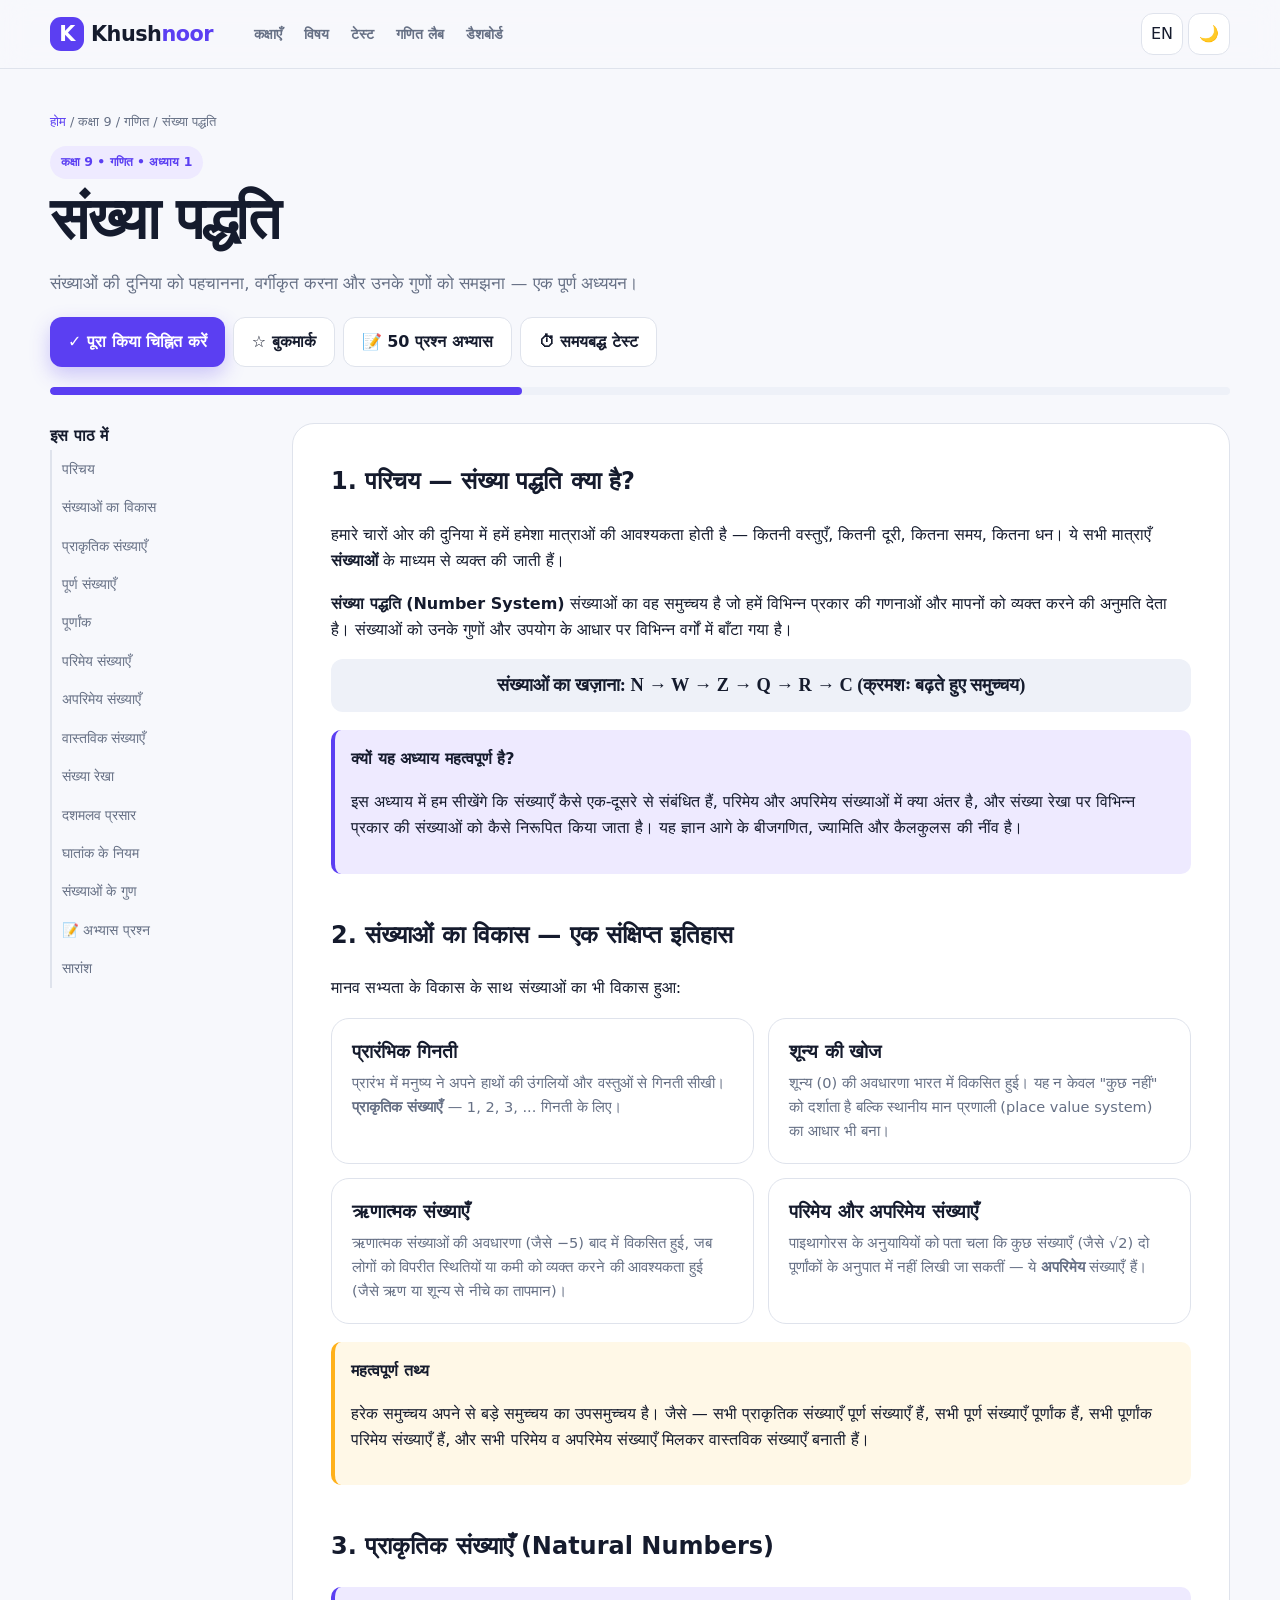
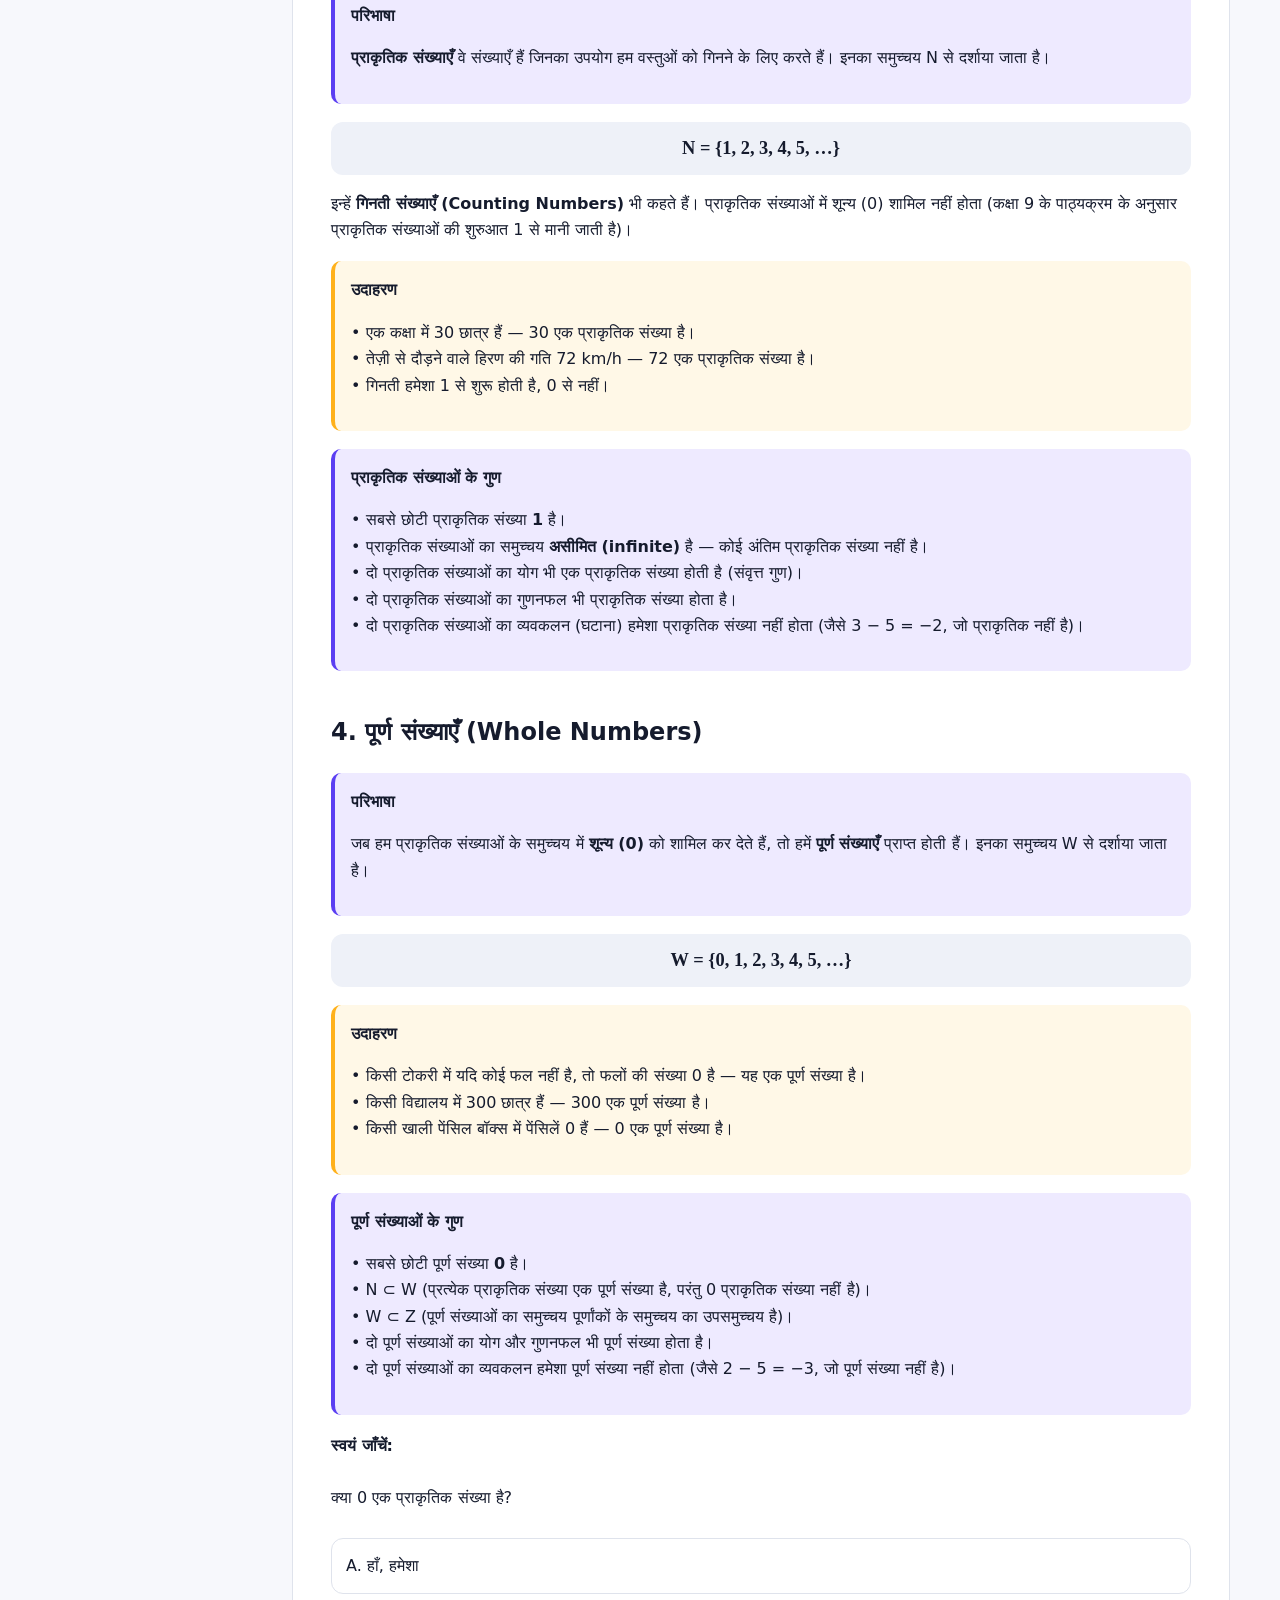
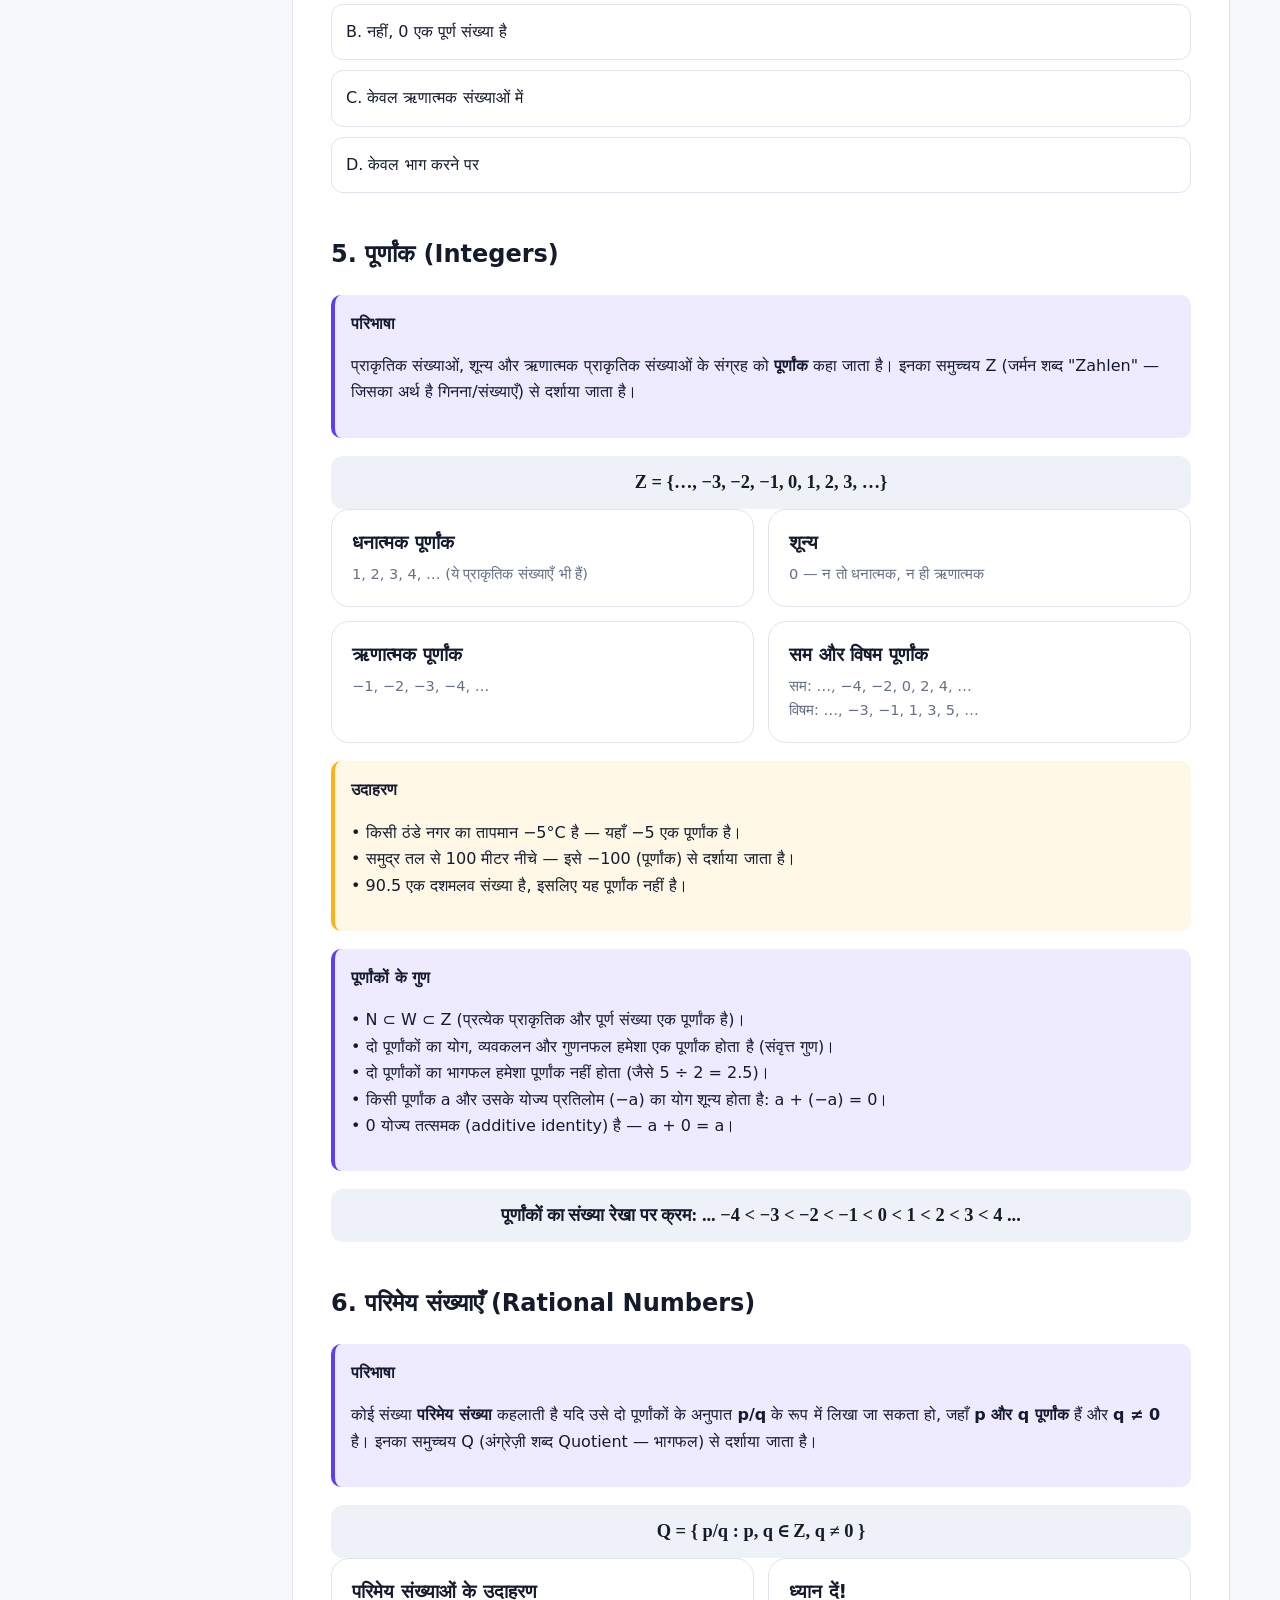
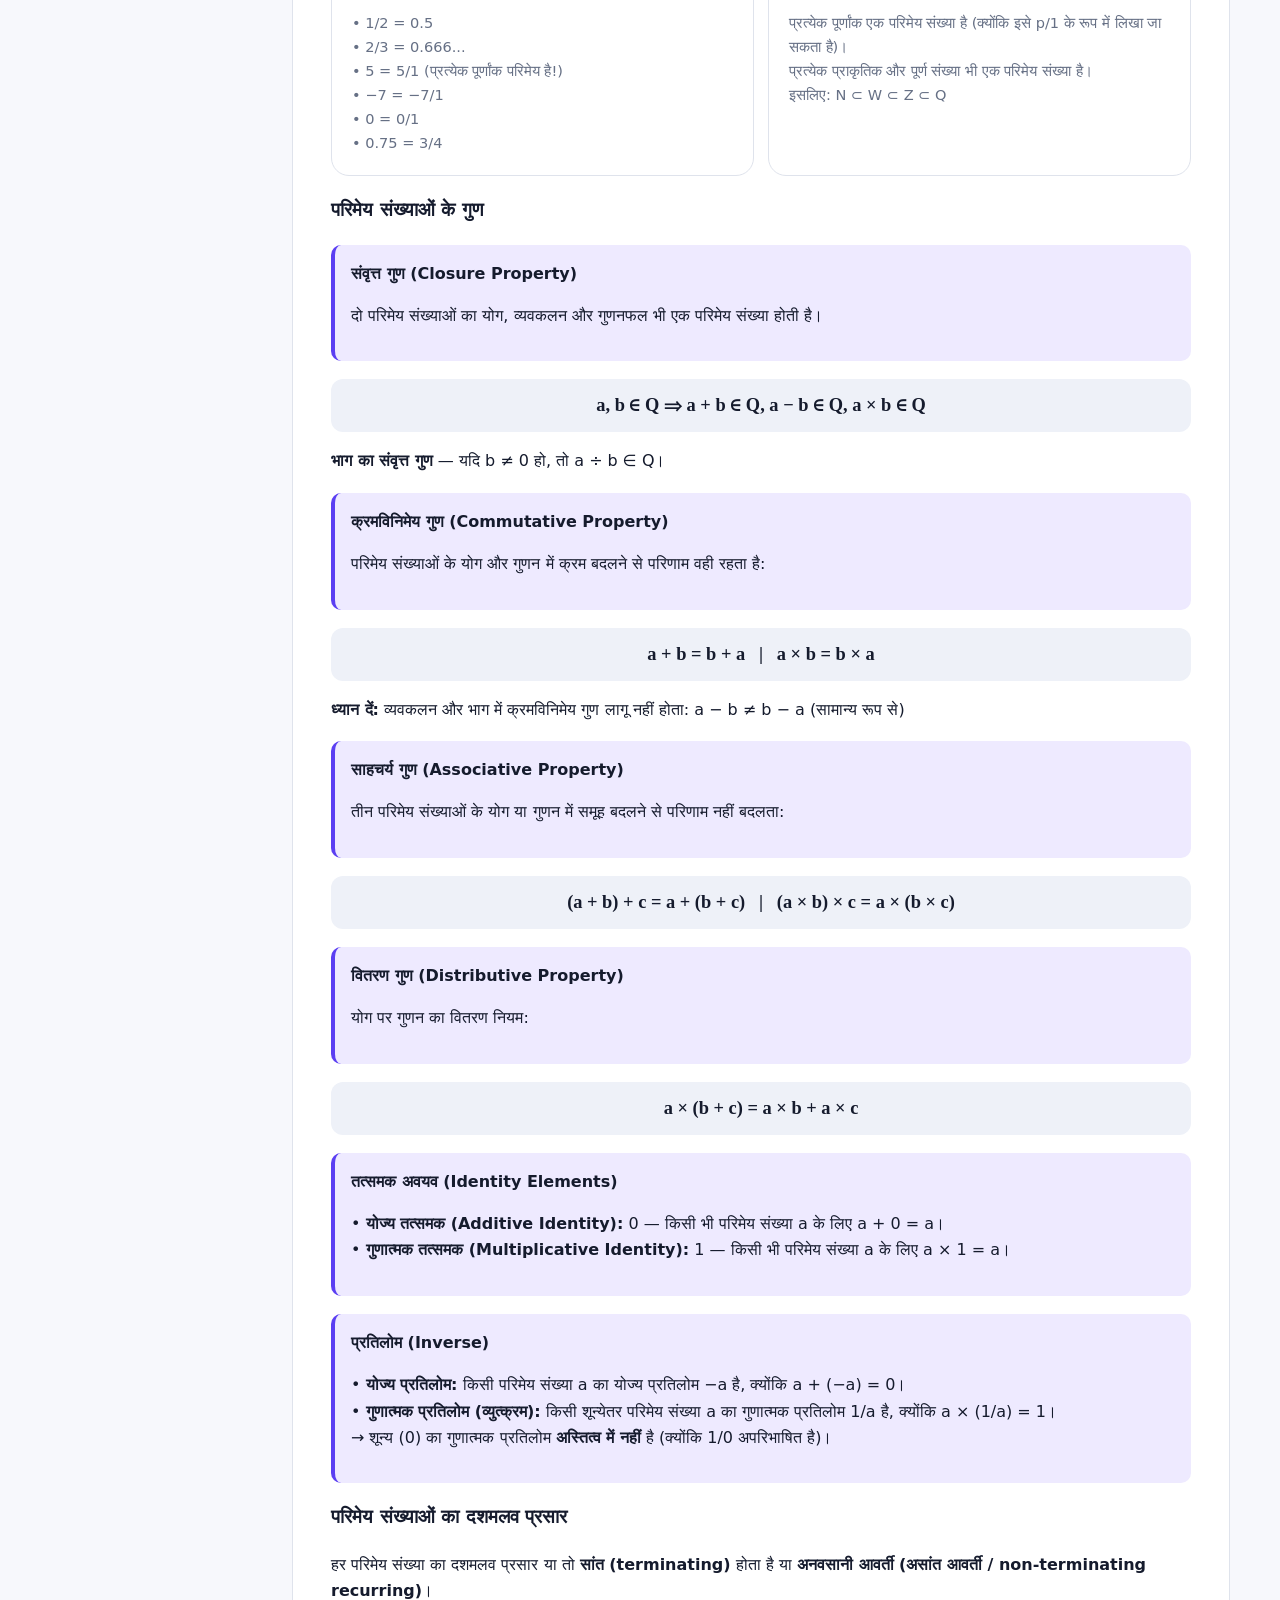
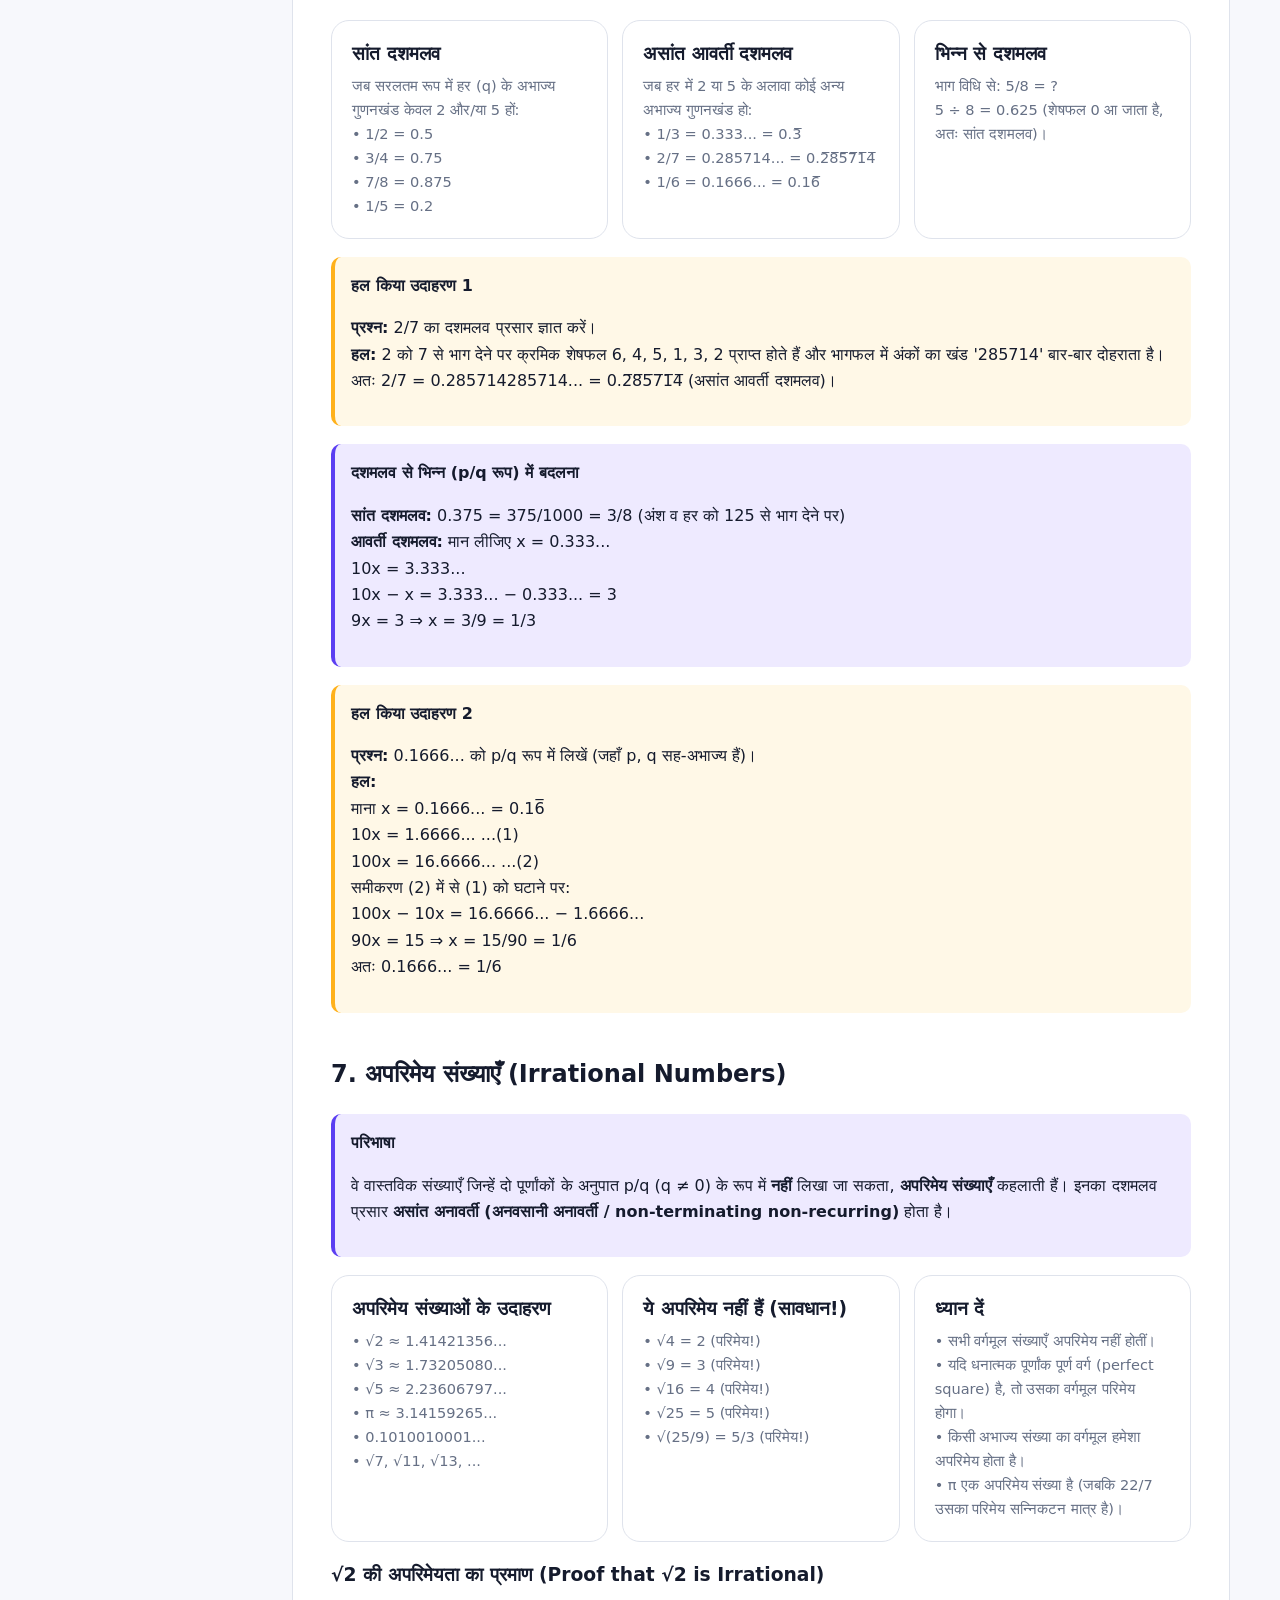
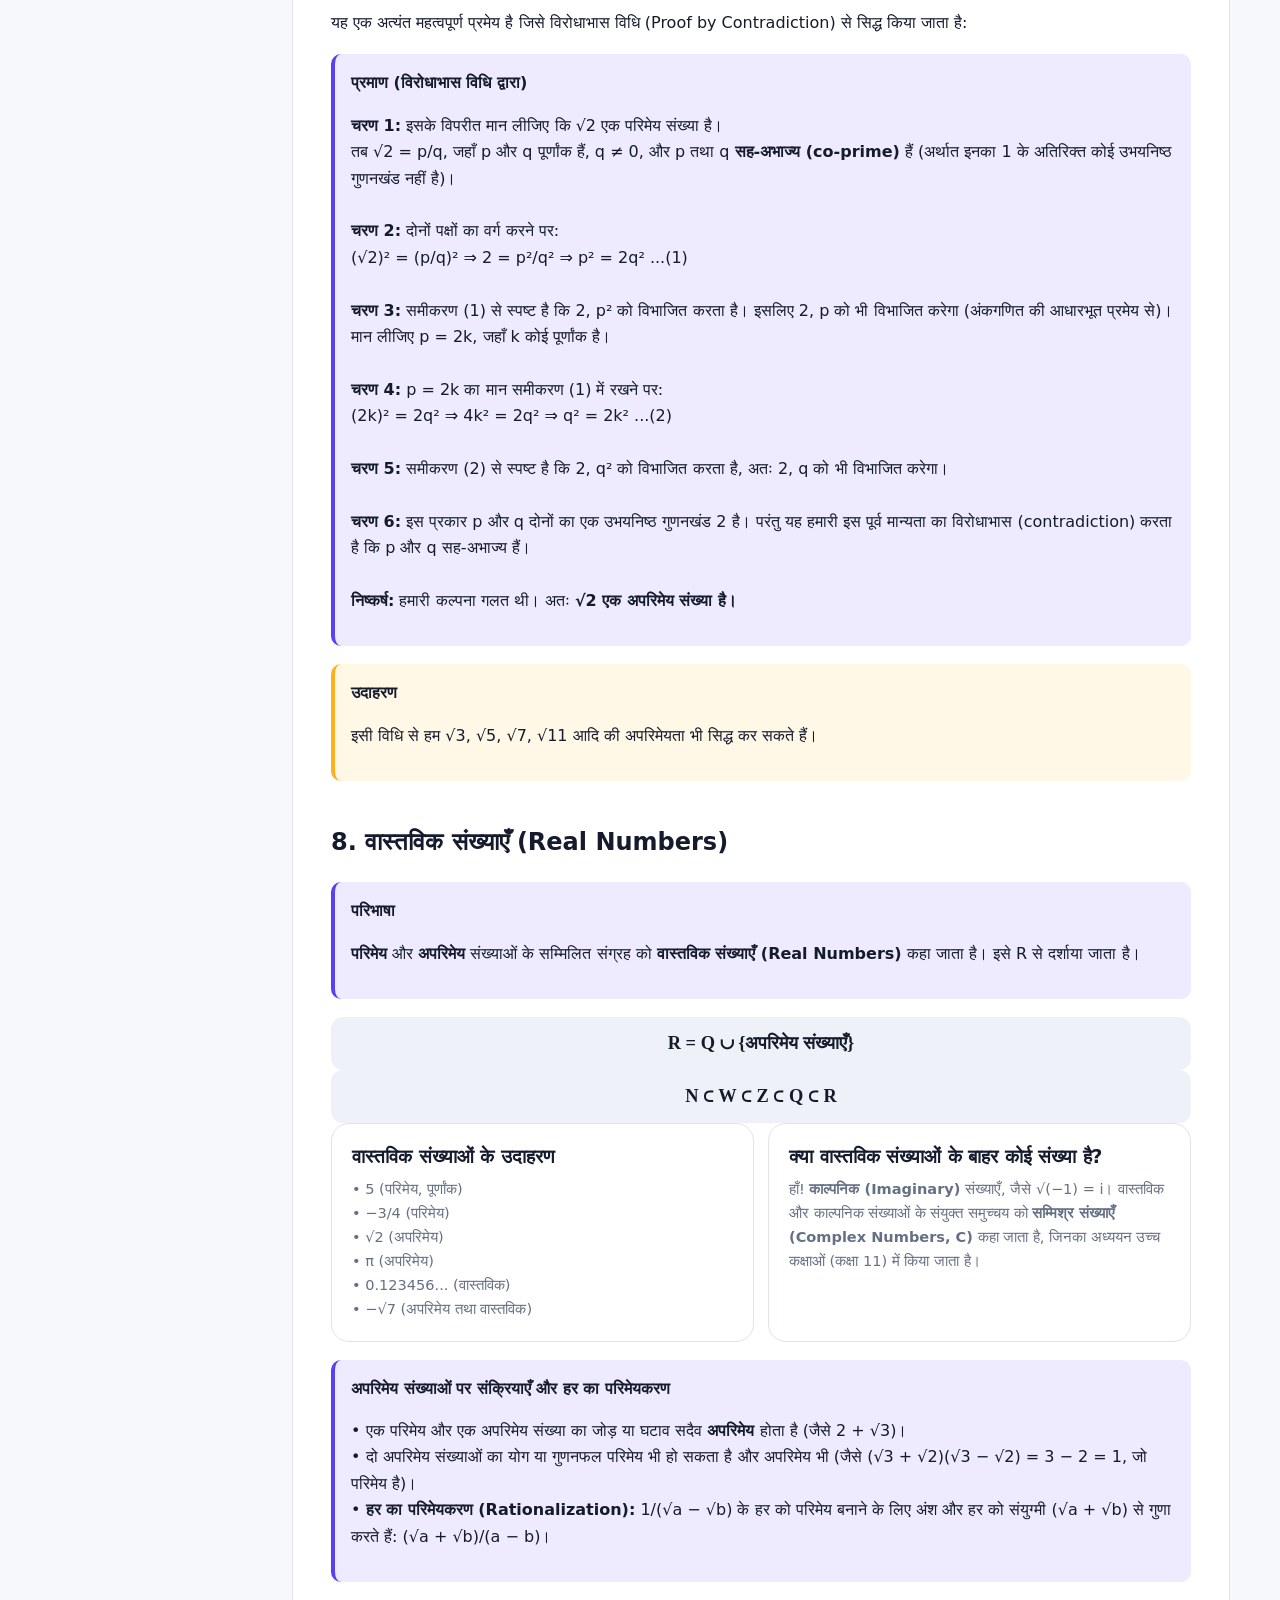
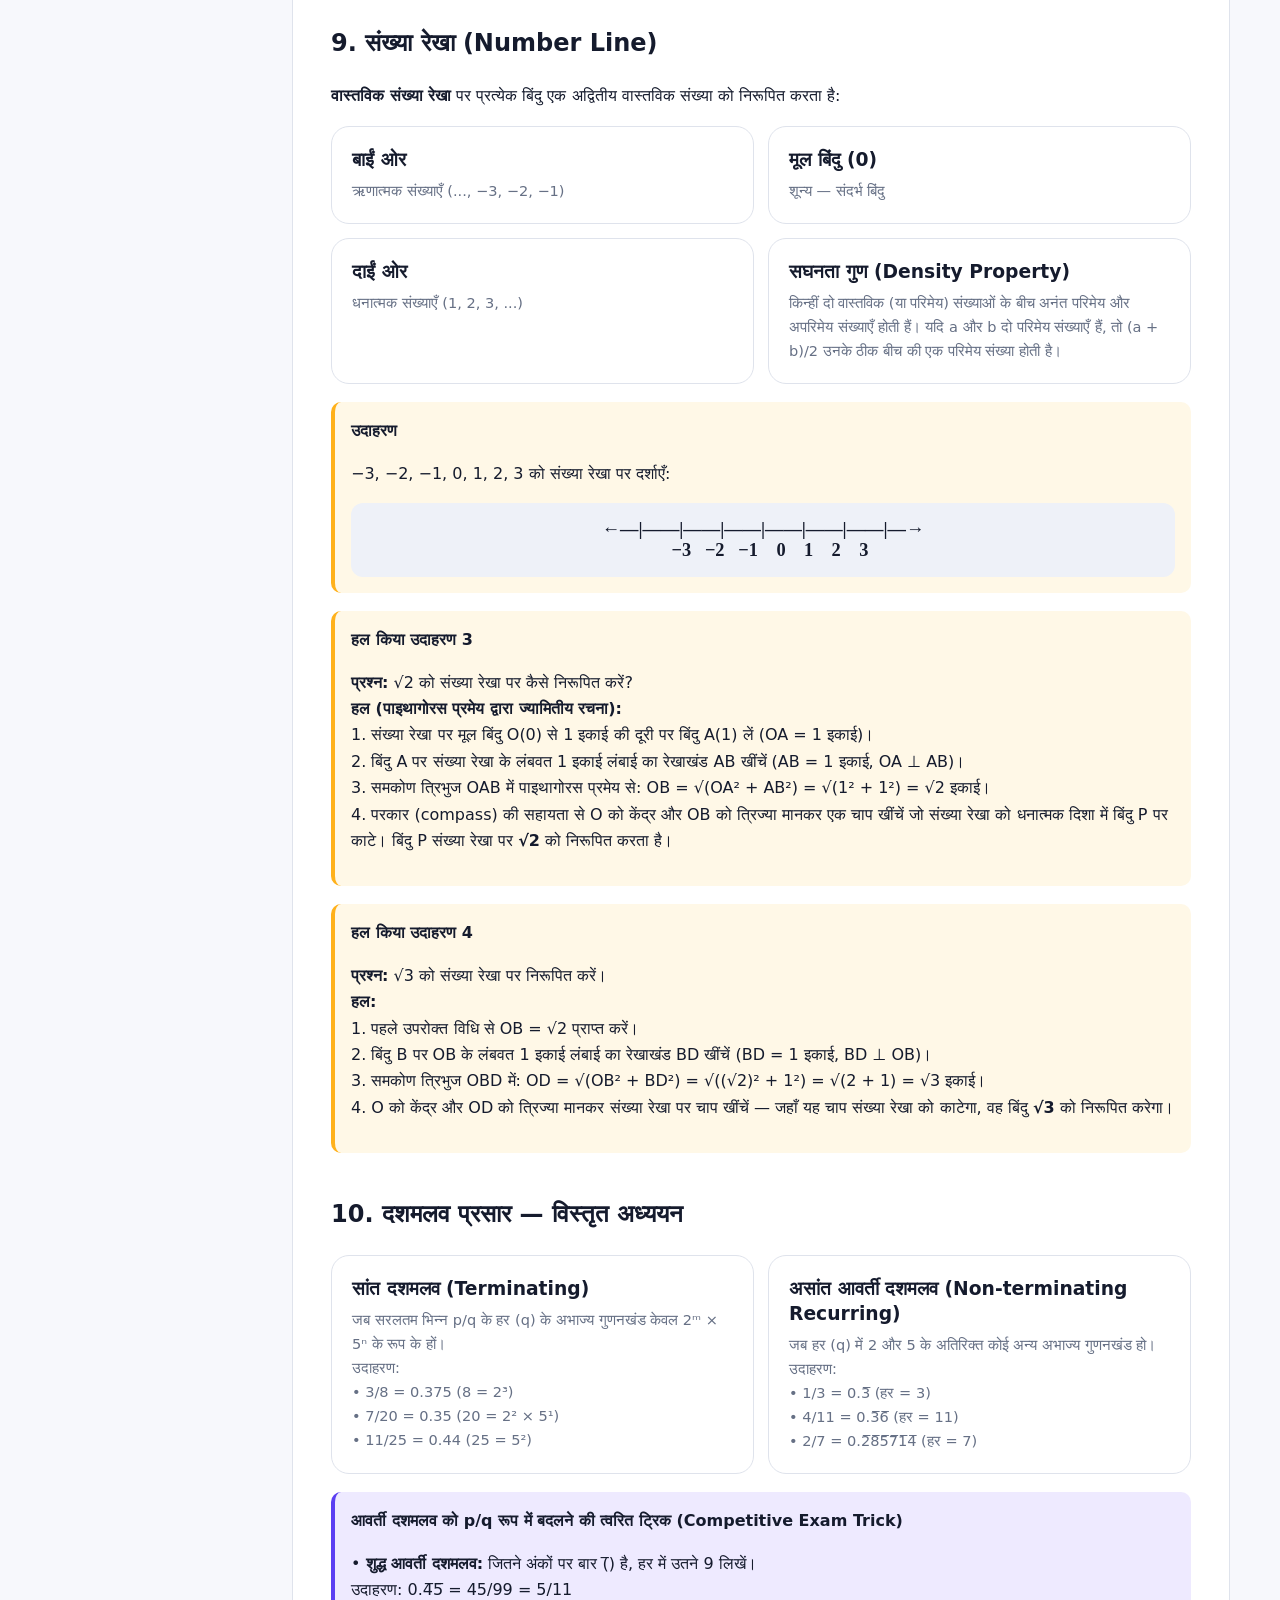
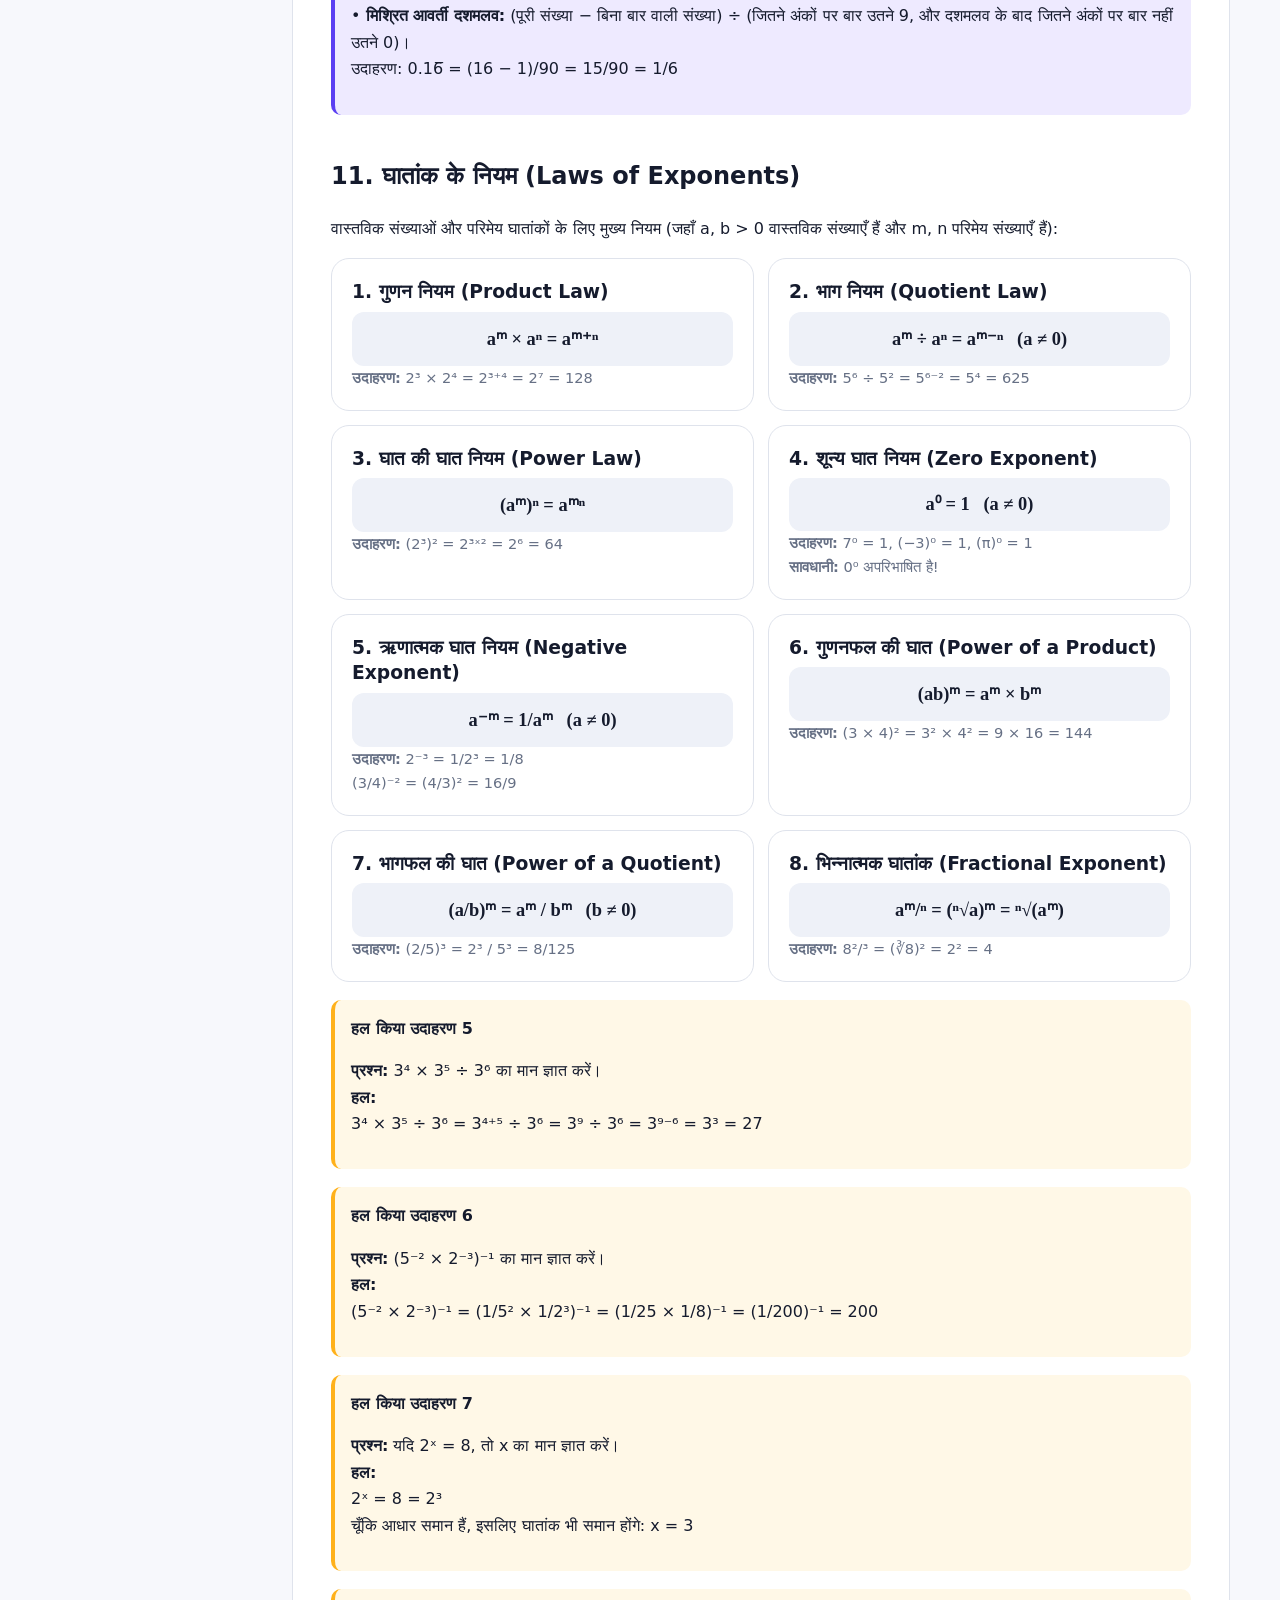
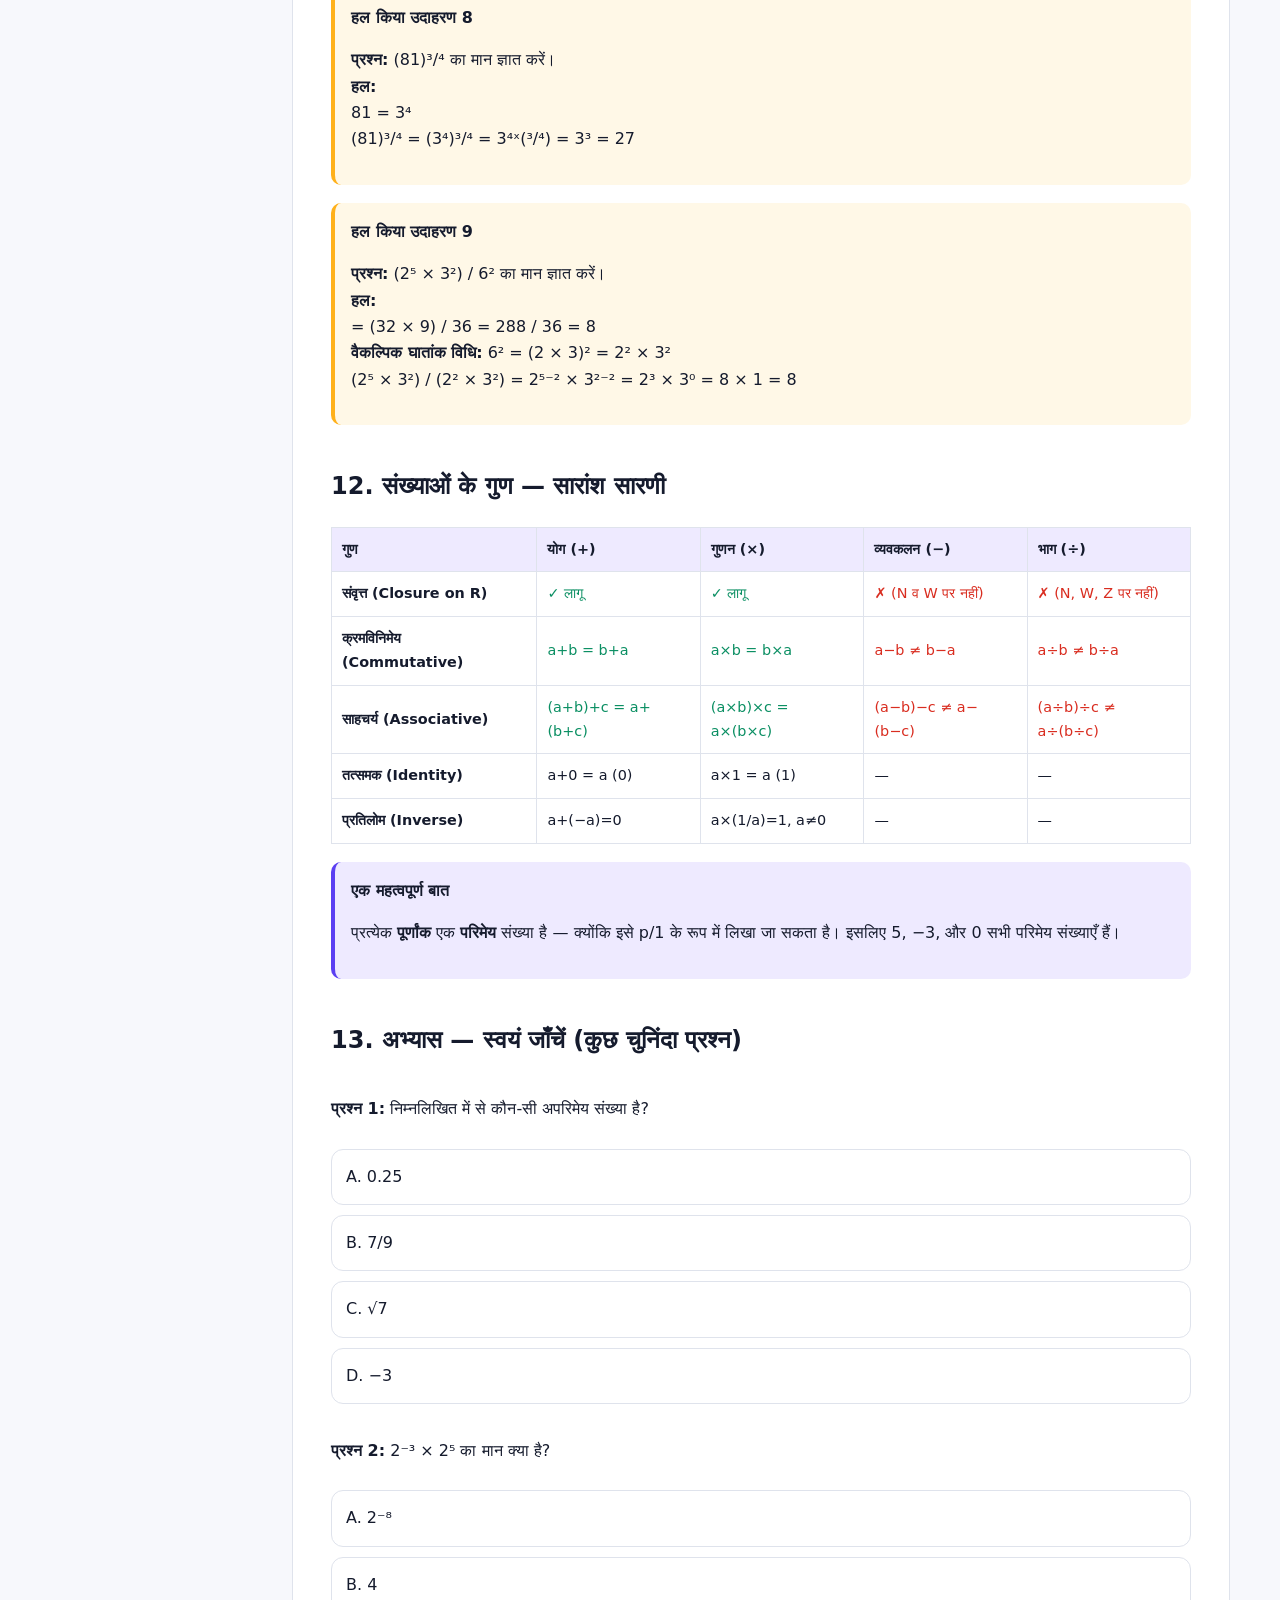
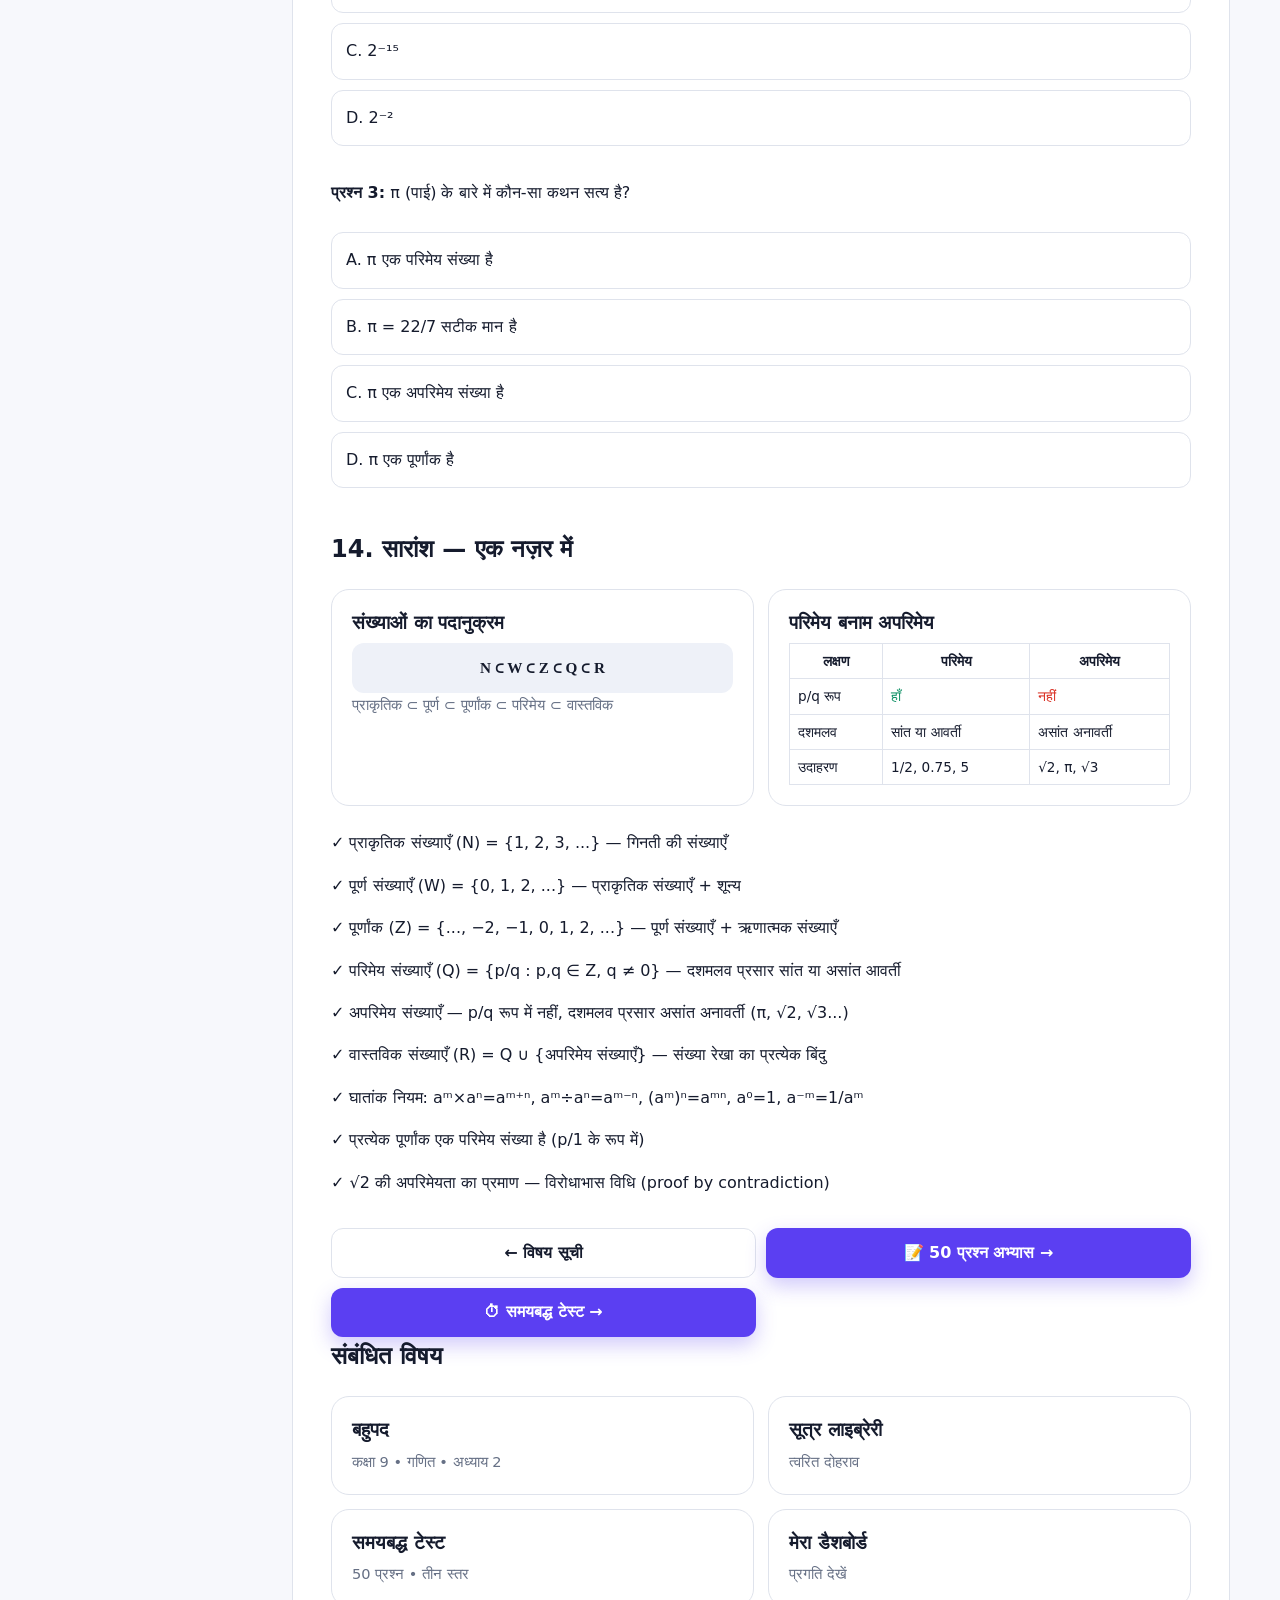
==== commit d125814a: "Fix localStorage score sync, timer reset, mini-quiz scoping, and text/duplicate issues in Class 9 Ch" ====
--- a/class-9-math-chapter-1-notes.html
+++ b/class-9-math-chapter-1-notes.html
@@ -1,4 +1,4 @@
-<!doctype html><html lang="hi"><head><meta charset="utf-8"><meta name="viewport" content="width=device-width,initial-scale=1"><title>कक्षा 9 गणित अध्याय 1 — संख्या पद्धति (विस्तृत सिद्धांत) | Khushnoor</title><meta name="description" content="कक्षा 9 संख्या पद्धति का विस्तृत हिंदी सिद्धांत: प्राकृतिक, पूर्ण, पूर्णांक, परिमेय, अपरिमेय, वास्तविक संख्याएँ, दशमलव प्रसार, घातांक के नियम, संख्या रेखा और हल किए उदाहरण।"><link rel="canonical" href="https://khushnoorm.github.io/class-9-math-chapter-1-notes.html"><link rel="stylesheet" href="assets/styles.css"></head><body><a class="skip" href="#lesson">पाठ पर जाएँ</a><header class="site-header"><div class="container nav-wrap"><a class="brand" href="index.html"><span class="brand-mark">K</span>Khush<em>noor</em></a><nav class="nav-links"><a href="index.html#classes">कक्षाएँ</a><a href="index.html#subjects">विषय</a><a href="test.html">टेस्ट</a><a href="math-lab.html">गणित लैब</a><a href="dashboard.html">डैशबोर्ड</a></nav><div class="nav-actions"><button class="icon-btn" id="langBtn" onclick="toggleLang()">EN</button><button class="icon-btn" id="themeBtn" onclick="toggleTheme()">🌙</button><button class="menu-btn" id="menuBtn" onclick="toggleMenu()" aria-expanded="false">☰</button></div></div><nav class="container mobile-nav" id="mobileNav"><a href="index.html">होम</a><a href="test.html">टेस्ट</a><a href="math-lab.html">गणित लैब</a></nav></header><main><header class="page-hero"><div class="container"><div class="breadcrumbs"><a href="index.html">होम</a> / कक्षा 9 / गणित / संख्या पद्धति</div><span class="badge">कक्षा 9 • गणित • अध्याय 1</span><h1>संख्या पद्धति</h1><p class="lead">संख्याओं की दुनिया को पहचानना, वर्गीकृत करना और उनके गुणों को समझना — एक पूर्ण अध्ययन।</p><div class="lesson-actions"><button class="btn btn-primary" id="completeBtn" onclick="completeLesson()">✓ पूरा किया चिह्नित करें</button><button class="btn btn-secondary" id="bookmarkBtn" onclick="toggleBookmark()">☆ बुकमार्क</button><a class="btn btn-secondary" href="class-9-math-chapter-1-questions.html">📝 50 प्रश्न अभ्यास</a><a class="btn btn-secondary" href="test.html">⏱ समयबद्ध टेस्ट</a></div><div class="progress" aria-label="पाठ प्रगति"><span style="width:40%"></span></div></div></header><div class="container layout"><aside class="sidebar"><nav class="toc" aria-label="इस पाठ में"><b>इस पाठ में</b><a href="#intro">परिचय</a><a href="#history">संख्याओं का विकास</a><a href="#natural">प्राकृतिक संख्याएँ</a><a href="#whole">पूर्ण संख्याएँ</a><a href="#integer">पूर्णांक</a><a href="#rational">परिमेय संख्याएँ</a><a href="#irrational">अपरिमेय संख्याएँ</a><a href="#real">वास्तविक संख्याएँ</a><a href="#numberline">संख्या रेखा</a><a href="#decimal">दशमलव प्रसार</a><a href="#laws">घातांक के नियम</a><a href="#properties">संख्याओं के गुण</a><a href="class-9-math-chapter-1-questions.html">📝 अभ्यास प्रश्न</a><a href="#summary">सारांश</a></nav></aside><article class="lesson" id="lesson">
+<!doctype html><html lang="hi"><head><meta charset="utf-8"><meta name="viewport" content="width=device-width,initial-scale=1"><title>कक्षा 9 गणित अध्याय 1 — संख्या पद्धति (विस्तृत सिद्धांत) | Khushnoor</title><meta name="description" content="कक्षा 9 संख्या पद्धति का विस्तृत हिंदी सिद्धांत: प्राकृतिक, पूर्ण, पूर्णांक, परिमेय, अपरिमेय, वास्तविक संख्याएँ, दशमलव प्रसार, घातांक के नियम, संख्या रेखा और हल किए उदाहरण।"><link rel="canonical" href="https://khushnoorm.github.io/class-9-math-chapter-1-notes.html"><link rel="stylesheet" href="assets/styles.css"></head><body><a class="skip" href="#lesson">पाठ पर जाएँ</a><header class="site-header"><div class="container nav-wrap"><a class="brand" href="index.html"><span class="brand-mark">K</span>Khush<em>noor</em></a><nav class="nav-links"><a href="index.html#classes">कक्षाएँ</a><a href="index.html#subjects">विषय</a><a href="test.html">टेस्ट</a><a href="math-lab.html">गणित लैब</a><a href="dashboard.html">डैशबोर्ड</a></nav><div class="nav-actions"><button class="icon-btn" id="langBtn" onclick="toggleLang()">EN</button><button class="icon-btn" id="themeBtn" onclick="toggleTheme()">🌙</button><button class="menu-btn" id="menuBtn" onclick="toggleMenu()" aria-expanded="false">☰</button></div></div><nav class="container mobile-nav" id="mobileNav"><a href="index.html">होम</a><a href="test.html">टेस्ट</a><a href="math-lab.html">गणित लैब</a><a href="dashboard.html">डैशबोर्ड</a></nav></header><main><header class="page-hero"><div class="container"><div class="breadcrumbs"><a href="index.html">होम</a> / कक्षा 9 / गणित / संख्या पद्धति</div><span class="badge">कक्षा 9 • गणित • अध्याय 1</span><h1>संख्या पद्धति</h1><p class="lead">संख्याओं की दुनिया को पहचानना, वर्गीकृत करना और उनके गुणों को समझना — एक पूर्ण अध्ययन।</p><div class="lesson-actions"><button class="btn btn-primary" id="completeBtn" onclick="completeLesson()">✓ पूरा किया चिह्नित करें</button><button class="btn btn-secondary" id="bookmarkBtn" onclick="toggleBookmark()">☆ बुकमार्क</button><a class="btn btn-secondary" href="class-9-math-chapter-1-questions.html">📝 50 प्रश्न अभ्यास</a><a class="btn btn-secondary" href="test.html">⏱ समयबद्ध टेस्ट</a></div><div class="progress" aria-label="पाठ प्रगति"><span style="width:40%"></span></div></div></header><div class="container layout"><aside class="sidebar"><nav class="toc" aria-label="इस पाठ में"><b>इस पाठ में</b><a href="#intro">परिचय</a><a href="#history">संख्याओं का विकास</a><a href="#natural">प्राकृतिक संख्याएँ</a><a href="#whole">पूर्ण संख्याएँ</a><a href="#integer">पूर्णांक</a><a href="#rational">परिमेय संख्याएँ</a><a href="#irrational">अपरिमेय संख्याएँ</a><a href="#real">वास्तविक संख्याएँ</a><a href="#numberline">संख्या रेखा</a><a href="#decimal">दशमलव प्रसार</a><a href="#laws">घातांक के नियम</a><a href="#properties">संख्याओं के गुण</a><a href="class-9-math-chapter-1-questions.html">📝 अभ्यास प्रश्न</a><a href="#summary">सारांश</a></nav></aside><article class="lesson" id="lesson">
 
 <h2 id="intro">1. परिचय — संख्या पद्धति क्या है?</h2>
 <p>हमारे चारों ओर की दुनिया में हमें हमेशा मात्राओं की आवश्यकता होती है — कितनी वस्तुएँ, कितनी दूरी, कितना समय, कितना धन। ये सभी मात्राएँ <strong>संख्याओं</strong> के माध्यम से व्यक्त की जाती हैं।</p>
@@ -9,11 +9,9 @@
 <h2 id="history">2. संख्याओं का विकास — एक संक्षिप्त इतिहास</h2>
 <p>मानव सभ्यता के विकास के साथ संख्याओं का भी विकास हुआ:</p>
 <div class="grid grid-2">
-<div class="card"><h3>प्रारंभिक गिनती (π ≈ 3.14 के बाद की बात नहीं)</h3><p>प्रारंभ में मनुष्य अपने हाथों की उंगलियों से गिनती सीखा।
-
-<b>प्राकृतिक संख्याएँ</b> — 1, 2, 3, ... गिनती के लिए।</p></div>
+<div class="card"><h3>प्रारंभिक गिनती</h3><p>प्रारंभ में मनुष्य ने अपने हाथों की उंगलियों और वस्तुओं से गिनती सीखी।<br><b>प्राकृतिक संख्याएँ</b> — 1, 2, 3, ... गिनती के लिए।</p></div>
 <div class="card"><h3>शून्य की खोज</h3><p>शून्य (0) की अवधारणा भारत में विकसित हुई। यह न केवल "कुछ नहीं" को दर्शाता है बल्कि स्थानीय मान प्रणाली (place value system) का आधार भी बना।</p></div>
-<div class="card"><h3>ऋणात्मक संख्याएँ</h3><p>ऋणात्मक संख्याओं की अवधारणा (जैसे -5) बाद में विकसित हुई, जब लोगों कोऋणात्मक स불균형 को व्यक्त करने की आवश्यकता हुई (जैसे ऋण, तापमान शून्य से नीचे)।</p></div>
+<div class="card"><h3>ऋणात्मक संख्याएँ</h3><p>ऋणात्मक संख्याओं की अवधारणा (जैसे −5) बाद में विकसित हुई, जब लोगों को विपरीत स्थितियों या कमी को व्यक्त करने की आवश्यकता हुई (जैसे ऋण या शून्य से नीचे का तापमान)।</p></div>
 <div class="card"><h3>परिमेय और अपरिमेय संख्याएँ</h3><p>पाइथागोरस के अनुयायियों को पता चला कि कुछ संख्याएँ (जैसे √2) दो पूर्णांकों के अनुपात में नहीं लिखी जा सकतीं — ये <b>अपरिमेय</b> संख्याएँ हैं।</p></div>
 </div>
 <div class="callout example"><b>महत्वपूर्ण तथ्य</b><p>हरेक समुच्चय अपने से बड़े समुच्चय का उपसमुच्चय है। जैसे — सभी प्राकृतिक संख्याएँ पूर्ण संख्याएँ हैं, सभी पूर्ण संख्याएँ पूर्णांक हैं, सभी पूर्णांक परिमेय संख्याएँ हैं, और सभी परिमेय व अपरिमेय संख्याएँ मिलकर वास्तविक संख्याएँ बनाती हैं।</p></div>
@@ -21,19 +19,20 @@
 <h2 id="natural">3. प्राकृतिक संख्याएँ (Natural Numbers)</h2>
 <div class="callout"><b>परिभाषा</b><p><b>प्राकृतिक संख्याएँ</b> वे संख्याएँ हैं जिनका उपयोग हम वस्तुओं को गिनने के लिए करते हैं। इनका समुच्चय N से दर्शाया जाता है।</p></div>
 <div class="math">N = {1, 2, 3, 4, 5, …}</div>
-<p>इन्हें <strong>गिनती संख्याएँ (Counting Numbers)</strong> भी कहते हैं। प्राकृतिक संख्याओं में शून्य (0) शामिल नहीं होता (हालाँकि कुछ परिभाषाओं में 0 को भी प्राकृतिक संख्या माना जाता है, लेकिन कक्षा 9 की पाठ्यपुस्तक में प्राकृतिक संख्याओं की शुरुआत 1 से मानी जाती है)।</p>
-<div class="callout example"><b>उदाहरण</b><p>• एक कक्षा में 30 छात्र हैं — 30 एक प्राकृतिक संख्या है।<br>• तेज़ी से दौड़ने वाले हिरण की गति 72 km/h — 72 एक प्राकृतिक संख्या है।<br>• किसी दिन जन्मे बच्चों की संख्या 0 नहीं हो सकती (यदि कोई भी न हो) — चूँकि गिनती 0 से नहीं शुरू होती।</p></div>
-<div class="callout"><b>प्राकृतिक संख्याओं के गुण</b><p>• सबसे छोटी प्राकृतिक संख्या <strong>1</strong> है।<br>• प्राकृतिक संख्याओं का समुच्चय <strong>असीमित (infinite)</strong> है — अंतिम प्राकृतिक संख्या नहीं है।<br>• दो प्राकृतिक संख्याओं का योग भी एक प्राकृतिक संख्या होती है (संवृत्त गुण)।<br>• दो प्राकृतिक संख्याओं का गुणनफल भी प्राकृतिक संख्या होता है।<br>• दो प्राकृतिक संख्याओं का व्यवकलन (घटाना) हमेशा प्राकृतिक संख्या नहीं होता (जैसे 3 − 5 = −2, जो प्राकृतिक नहीं)।</p></div>
+<p>इन्हें <strong>गिनती संख्याएँ (Counting Numbers)</strong> भी कहते हैं। प्राकृतिक संख्याओं में शून्य (0) शामिल नहीं होता (कक्षा 9 के पाठ्यक्रम के अनुसार प्राकृतिक संख्याओं की शुरुआत 1 से मानी जाती है)।</p>
+<div class="callout example"><b>उदाहरण</b><p>• एक कक्षा में 30 छात्र हैं — 30 एक प्राकृतिक संख्या है।<br>• तेज़ी से दौड़ने वाले हिरण की गति 72 km/h — 72 एक प्राकृतिक संख्या है।<br>• गिनती हमेशा 1 से शुरू होती है, 0 से नहीं।</p></div>
+<div class="callout"><b>प्राकृतिक संख्याओं के गुण</b><p>• सबसे छोटी प्राकृतिक संख्या <strong>1</strong> है।<br>• प्राकृतिक संख्याओं का समुच्चय <strong>असीमित (infinite)</strong> है — कोई अंतिम प्राकृतिक संख्या नहीं है।<br>• दो प्राकृतिक संख्याओं का योग भी एक प्राकृतिक संख्या होती है (संवृत्त गुण)।<br>• दो प्राकृतिक संख्याओं का गुणनफल भी प्राकृतिक संख्या होता है।<br>• दो प्राकृतिक संख्याओं का व्यवकलन (घटाना) हमेशा प्राकृतिक संख्या नहीं होता (जैसे 3 − 5 = −2, जो प्राकृतिक नहीं है)।</p></div>
 
 <h2 id="whole">4. पूर्ण संख्याएँ (Whole Numbers)</h2>
-<div class="callout"><b>परिभाषा</b><p>जब हम प्राकृतिक संख्याओं में <strong>शून्य (0)</strong> को शामिल कर देते हैं, तो 우리가 <strong>पूर्ण संख्याएँ</strong> प्राप्त करते हैं। इनका समुच्चय W से दर्शाया जाता है।</p></div>
+<div class="callout"><b>परिभाषा</b><p>जब हम प्राकृतिक संख्याओं के समुच्चय में <strong>शून्य (0)</strong> को शामिल कर देते हैं, तो हमें <strong>पूर्ण संख्याएँ</strong> प्राप्त होती हैं। इनका समुच्चय W से दर्शाया जाता है।</p></div>
 <div class="math">W = {0, 1, 2, 3, 4, 5, …}</div>
-<div class="callout example"><b>उदाहरण</b><p>• किसी बक्से में कुछ संतरे हैं — यदि कोई नहीं है, तो संतरों की संख्या 0 — यह एक पूर्ण संख्या है।<br>• किसी विद्यालय में 300 छात्र हैं — 300 एक पूर्ण संख्या है।<br>• किसी खाली पेंसिल बाक्स में पेंसिलें 0 — 0 एक पूर्ण संख्या है।</p></div>
-<div class="callout"><b>पूर्ण संख्याओं के गुण</b><p>• सबसे छोटी पूर्ण संख्या <strong>0</strong> है।<br>• W ⊂ Z (पूर्ण संख्याओं का समुच्चय पूर्णांकों के समुच्चय का उपसमुच्चय है)।<br>• N ⊂ W (प्रत्येक प्राकृतिक संख्या एक पूर्ण संख्या है)।<br>• दो पूर्ण संख्याओं का योग और गुणनफल भी पूर्ण संख्या होता है।<br>• दो पूर्ण संख्याओं का व्यवकलन हमेशा पूर्ण संख्या नहीं होता (जैसे 2 − 5 = −3, जो पूर्ण संख्या नहीं)।</p></div>
-<div class="quiz-options"><b>स्वयं जाँचें:</b><p>क्या 0 एक प्राकृतिक संख्या है?</p><button class="option" onclick="checkMini(this,false)">A. हाँ, हमेशा</button><button class="option" onclick="checkMini(this,true)">B. नहीं, कक्षा 9 पाठ्यपुस्तक में 0 प्राकृतिक नहीं है</button><button class="option" onclick="checkMini(this,false)">C. केवल ऋणात्मक संख्याओं में</button><button class="option" onclick="checkMini(this,false)">D. केवल भाग करने पर</button></div>
+<div class="callout example"><b>उदाहरण</b><p>• किसी टोकरी में यदि कोई फल नहीं है, तो फलों की संख्या 0 है — यह एक पूर्ण संख्या है।<br>• किसी विद्यालय में 300 छात्र हैं — 300 एक पूर्ण संख्या है।<br>• किसी खाली पेंसिल बॉक्स में पेंसिलें 0 हैं — 0 एक पूर्ण संख्या है।</p></div>
+<div class="callout"><b>पूर्ण संख्याओं के गुण</b><p>• सबसे छोटी पूर्ण संख्या <strong>0</strong> है।<br>• N ⊂ W (प्रत्येक प्राकृतिक संख्या एक पूर्ण संख्या है, परंतु 0 प्राकृतिक संख्या नहीं है)।<br>• W ⊂ Z (पूर्ण संख्याओं का समुच्चय पूर्णांकों के समुच्चय का उपसमुच्चय है)।<br>• दो पूर्ण संख्याओं का योग और गुणनफल भी पूर्ण संख्या होता है।<br>• दो पूर्ण संख्याओं का व्यवकलन हमेशा पूर्ण संख्या नहीं होता (जैसे 2 − 5 = −3, जो पूर्ण संख्या नहीं है)।</p></div>
+<div class="quiz-options" id="miniQ0"><b>स्वयं जाँचें:</b><p>क्या 0 एक प्राकृतिक संख्या है?</p><button class="option" onclick="checkQuiz('miniQ0','miniFeedback0',this,false,'0 पूर्ण संख्या है, प्राकृतिक संख्याओं की शुरुआत 1 से होती है।')">A. हाँ, हमेशा</button><button class="option" onclick="checkQuiz('miniQ0','miniFeedback0',this,true,'सही! कक्षा 9 पाठ्यपुस्तक के अनुसार 0 पूर्ण संख्या है, प्राकृतिक नहीं।')">B. नहीं, 0 एक पूर्ण संख्या है</button><button class="option" onclick="checkQuiz('miniQ0','miniFeedback0',this,false,'0 न तो धनात्मक है और न ही ऋणात्मक, यह पूर्ण संख्या है।')">C. केवल ऋणात्मक संख्याओं में</button><button class="option" onclick="checkQuiz('miniQ0','miniFeedback0',this,false,'0 से भाग परिभाषित नहीं है; 0 एक पूर्ण संख्या है।')">D. केवल भाग करने पर</button></div>
+<p id="miniFeedback0" aria-live="polite"></p>
 
 <h2 id="integer">5. पूर्णांक (Integers)</h2>
-<div class="callout"><b>परिभाषा</b><p>प्राकृतिक संख्याओं, शून्य और ऋणात्मक प्राकृतिक संख्याओं के समुच्चय को <strong>पूर्णांक</strong> कहा जाता है। इनका समुच्चय Z (जर्मन शब्द "Zahlen" — संख्याएँ) से दर्शाया जाता है।</p></div>
+<div class="callout"><b>परिभाषा</b><p>प्राकृतिक संख्याओं, शून्य और ऋणात्मक प्राकृतिक संख्याओं के संग्रह को <strong>पूर्णांक</strong> कहा जाता है। इनका समुच्चय Z (जर्मन शब्द "Zahlen" — जिसका अर्थ है गिनना/संख्याएँ) से दर्शाया जाता है।</p></div>
 <div class="math">Z = {…, −3, −2, −1, 0, 1, 2, 3, …}</div>
 <div class="grid grid-2">
 <div class="card"><h3>धनात्मक पूर्णांक</h3><p>1, 2, 3, 4, … (ये प्राकृतिक संख्याएँ भी हैं)</p></div>
@@ -41,16 +40,16 @@
 <div class="card"><h3>ऋणात्मक पूर्णांक</h3><p>−1, −2, −3, −4, …</p></div>
 <div class="card"><h3>सम और विषम पूर्णांक</h3><p>सम: …, −4, −2, 0, 2, 4, …<br>विषम: …, −3, −1, 1, 3, 5, …</p></div>
 </div>
-<div class="callout example"><b>उदाहरण</b><p>• किसी नगर का तापमान −5°C — −5 एक पूर्णांक है।<br>• मकान का मूल्य ₹50,00,000 — यह एक पूर्णांक है।<br>• समुद्र तल से 100 मीटर नीचे — −100 एक पूर्णांक है।<br>• ग्रेड प.point 90.5 — यह पूर्णांक नहीं है (दशमलव)।</p></div>
-<div class="callout"><b>पूर्णांकों के गुण</b><p>• Z ⊃ W ⊃ N (पूर्णांक सबसे बड़ा समुच्चय है इनमें से)।<br>• दो पूर्णांकों का योग, व्यवकलन और गुणनफल भी पूर्णांक होता है (संवृत्त गुण)।<br>• दो पूर्णांकों का भागफल हमेशा पूर्णांक नहीं होता (जैसे 5 ÷ 2 = 2.5)।<br>• किसी पूर्णांक और उसके ऋणात्मक का योग शून्य होता है: a + (−a) = 0।<br>• 0 तटस्थ (neutral) तत्व है — a + 0 = a, a × 0 = 0।</p></div>
+<div class="callout example"><b>उदाहरण</b><p>• किसी ठंडे नगर का तापमान −5°C है — यहाँ −5 एक पूर्णांक है।<br>• समुद्र तल से 100 मीटर नीचे — इसे −100 (पूर्णांक) से दर्शाया जाता है।<br>• 90.5 एक दशमलव संख्या है, इसलिए यह पूर्णांक नहीं है।</p></div>
+<div class="callout"><b>पूर्णांकों के गुण</b><p>• N ⊂ W ⊂ Z (प्रत्येक प्राकृतिक और पूर्ण संख्या एक पूर्णांक है)।<br>• दो पूर्णांकों का योग, व्यवकलन और गुणनफल हमेशा एक पूर्णांक होता है (संवृत्त गुण)।<br>• दो पूर्णांकों का भागफल हमेशा पूर्णांक नहीं होता (जैसे 5 ÷ 2 = 2.5)।<br>• किसी पूर्णांक a और उसके योज्य प्रतिलोम (−a) का योग शून्य होता है: a + (−a) = 0।<br>• 0 योज्य तत्समक (additive identity) है — a + 0 = a।</p></div>
 <div class="math">पूर्णांकों का संख्या रेखा पर क्रम: ... −4 &lt; −3 &lt; −2 &lt; −1 &lt; 0 &lt; 1 &lt; 2 &lt; 3 &lt; 4 ...</div>
 
 <h2 id="rational">6. परिमेय संख्याएँ (Rational Numbers)</h2>
-<div class="callout"><b>परिभाषा</b><p>कोई संख्या <strong>परिमेय संख्या</strong> है यदि उसे दो पूर्णांकों के अनुपात <strong>p/q</strong> के रूप में लिखा जा सकता हो, जहाँ <strong>p और q पूर्णांक</strong> हैं और <strong>q ≠ 0</strong>। इनका समुच्चय Q (quotient — भागफल) से दर्शाया जाता है।</p></div>
+<div class="callout"><b>परिभाषा</b><p>कोई संख्या <strong>परिमेय संख्या</strong> कहलाती है यदि उसे दो पूर्णांकों के अनुपात <strong>p/q</strong> के रूप में लिखा जा सकता हो, जहाँ <strong>p और q पूर्णांक</strong> हैं और <strong>q ≠ 0</strong> है। इनका समुच्चय Q (अंग्रेज़ी शब्द Quotient — भागफल) से दर्शाया जाता है।</p></div>
 <div class="math">Q = { p/q : p, q ∈ Z, q ≠ 0 }</div>
 <div class="grid grid-2">
-<div class="card"><h3>परिमेय संख्याओं के उदाहरण</h3><p>• 1/2 = 0.5<br>• 2/3 = 0.666...<br>• 5 = 5/1 (पूर्णांक भी परिमेय है!)<br>• −7 = −7/1<br>• 4/1 = 4<br>• 0 = 0/1<br>• 0.75 = 3/4</p></div>
-<div class="card"><h3>ध्यान दें!</h3><p>हर पूर्णांक एक परिमेय संख्या है (क्योंकि इसे p/1 के रूप में लिखा जा सकता है)।<br>हर प्राकृतिक संख्या एक परिमेय संख्या है।<br>हर पूर्ण संख्या एक परिमेय संख्या है।<br>इसलिए: N ⊂ W ⊂ Z ⊂ Q</p></div>
+<div class="card"><h3>परिमेय संख्याओं के उदाहरण</h3><p>• 1/2 = 0.5<br>• 2/3 = 0.666...<br>• 5 = 5/1 (प्रत्येक पूर्णांक परिमेय है!)<br>• −7 = −7/1<br>• 0 = 0/1<br>• 0.75 = 3/4</p></div>
+<div class="card"><h3>ध्यान दें!</h3><p>प्रत्येक पूर्णांक एक परिमेय संख्या है (क्योंकि इसे p/1 के रूप में लिखा जा सकता है)।<br>प्रत्येक प्राकृतिक और पूर्ण संख्या भी एक परिमेय संख्या है।<br>इसलिए: N ⊂ W ⊂ Z ⊂ Q</p></div>
 </div>
 
 <h3>परिमेय संख्याओं के गुण</h3>
@@ -62,135 +61,146 @@
 <div class="math">a + b = b + a &nbsp; | &nbsp; a × b = b × a</div>
 <p><b>ध्यान दें:</b> व्यवकलन और भाग में क्रमविनिमेय गुण लागू नहीं होता: a − b ≠ b − a (सामान्य रूप से)</p>
 
-<div class="callout"><b>साहचर्य गुण (Associative Property)</b><p>तीन परिमेय संख्याओं के योग या गुणन में किसी को पहले हल करें, परिणाम वही:</p></div>
+<div class="callout"><b>साहचर्य गुण (Associative Property)</b><p>तीन परिमेय संख्याओं के योग या गुणन में समूह बदलने से परिणाम नहीं बदलता:</p></div>
 <div class="math">(a + b) + c = a + (b + c) &nbsp; | &nbsp; (a × b) × c = a × (b × c)</div>
 
-<div class="callout"><b>वितरण गुण (Distributive Property)</b><p>गुणन trên योग पर:</p></div>
+<div class="callout"><b>वितरण गुण (Distributive Property)</b><p>योग पर गुणन का वितरण नियम:</p></div>
 <div class="math">a × (b + c) = a × b + a × c</div>
 
-<div class="callout"><b>तटस्थ तत्व (Identity Elements)</b><p>• <strong>योगात्मक तटस्थ तत्व:</strong> 0 — किसी भी परिमेय संख्या a के लिए a + 0 = a।<br>• <strong>गुणात्मक तटस्थ तत्व:</strong> 1 — किसी भी परिमेय संख्या a के लिए a × 1 = a।</p></div>
-
-<div class="callout"><b>प्रतिलोम (Inverse)</b><p>• <strong>योगात्मक प्रतिलोम:</strong> किसी परिमेय संख्या a का योगात्मक प्रतिलोम −a है — a + (−a) = 0।<br>• <strong>गुणात्मक प्रतिलोम:</strong> किसी शून्येतर परिमेय संख्या a का गुणात्मक प्रतिलोम 1/a है — a × (1/a) = 1।<br>→ शून्य का गुणात्मक प्रतिलोम <strong>अस्तित्व में नहीं</strong> है (क्योंकि 1/0 परिभाषित नहीं)।</p></div>
+<div class="callout"><b>तत्समक अवयव (Identity Elements)</b><p>• <strong>योज्य तत्समक (Additive Identity):</strong> 0 — किसी भी परिमेय संख्या a के लिए a + 0 = a।<br>• <strong>गुणात्मक तत्समक (Multiplicative Identity):</strong> 1 — किसी भी परिमेय संख्या a के लिए a × 1 = a।</p></div>
+
+<div class="callout"><b>प्रतिलोम (Inverse)</b><p>• <strong>योज्य प्रतिलोम:</strong> किसी परिमेय संख्या a का योज्य प्रतिलोम −a है, क्योंकि a + (−a) = 0।<br>• <strong>गुणात्मक प्रतिलोम (व्युत्क्रम):</strong> किसी शून्येतर परिमेय संख्या a का गुणात्मक प्रतिलोम 1/a है, क्योंकि a × (1/a) = 1।<br>→ शून्य (0) का गुणात्मक प्रतिलोम <strong>अस्तित्व में नहीं</strong> है (क्योंकि 1/0 अपरिभाषित है)।</p></div>
 
 <h3>परिमेय संख्याओं का दशमलव प्रसार</h3>
-<p>हर परिमेय संख्या का दशमलव प्रसार या तो <strong>सांत (terminating)</strong> होता है या <strong>असांत आवर्ती (non-terminating recurring)</strong>।</p>
+<p>हर परिमेय संख्या का दशमलव प्रसार या तो <strong>सांत (terminating)</strong> होता है या <strong>अनवसानी आवर्ती (असांत आवर्ती / non-terminating recurring)</strong>।</p>
 <div class="grid grid-3">
-<div class="card"><h3>सांत दशमलव</h3><p>जब हर के अभाज्य गुणनखंड केवल 2 और/या 5 हों:<br>• 1/2 = 0.5<br>• 3/4 = 0.75<br>• 7/8 = 0.875<br>• 1/5 = 0.2</p></div>
-<div class="card"><h3>असांत आवर्ती दशमलव</h3><p>जब हर में 2 या 5 के अलावा अन्य अभाज्य गुणनखंड हों:<br>• 1/3 = 0.333... = 0.3̅<br>• 2/7 = 0.285714285714... = 0.2̅8̅5̅7̅1̅4̅<br>• 1/6 = 0.1666... = 0.16̅</p></div>
-<div class="card"><h3>भिन्न से दशमलव</h3><p>भाग विधि से: 5/8 = ?<br>8 ) 5.000 ( 0.625<br> − 0<br> ———<br> 50<br> − 48<br> ———<br> 20<br> − 16<br> ———<br> 40<br> − 40<br> ———<br> 0</p></div>
-</div>
-
-<div class="callout example"><b>हल किया उदाहरण 1</b><p><b>प्रश्न:</b> 2/7 का दशमलव प्रसार ज्ञात करें।<br><b>हल:</b><br>7 ) 2.000000 ( 0.285714...<br> − 0<br> ———<br> 20<br> − 14<br> ———<br> 60<br> − 56<br> ———<br> 40<br> − 35<br> ———<br> 50<br> − 49<br> ———<br> 10<br> − 7<br> ———<br> 30<br> − 28<br> ———<br> 2 (पुनः 20 से शुरू, आवर्ती)<br><br>अतः 2/7 = 0.285714285714... = 0.2̅8̅5̅7̅1̅4̅ (आवर्ती अंत्य)</p></div>
-
-<div class="callout"><b>दशमलव से भिन्न (p/q रूप)</b><p><b>सांत दशमलव:</b> 0.375 = 375/1000 = 3/8 (125 से भाग दें)<br><b>आवर्ती दशमलव:</b> मान लीजिए x = 0.333...<br>10x = 3.333...<br>10x − x = 3.333... − 0.333... = 3<br>9x = 3<br>x = 3/9 = 1/3</p></div>
-
-<div class="callout example"><b>हल किया उदाहरण 2</b><p><b>प्रश्न:</b> 0.1666... को p/q रूप में लिखें (p, q सह-अभाज्य)।<br><b>हल:</b><br>माना x = 0.1666... = 0.16̅<br>10x = 1.6666... = 1.6̅ (1)<br>100x = 16.6666... = 16.6̅ (2)<br>(2) − (1): 100x − 10x = 16.666... − 1.666...<br>90x = 15<br>x = 15/90 = 1/6<br>अतः 0.1666... = 1/6</p></div>
+<div class="card"><h3>सांत दशमलव</h3><p>जब सरलतम रूप में हर (q) के अभाज्य गुणनखंड केवल 2 और/या 5 हों:<br>• 1/2 = 0.5<br>• 3/4 = 0.75<br>• 7/8 = 0.875<br>• 1/5 = 0.2</p></div>
+<div class="card"><h3>असांत आवर्ती दशमलव</h3><p>जब हर में 2 या 5 के अलावा कोई अन्य अभाज्य गुणनखंड हो:<br>• 1/3 = 0.333... = 0.3̅<br>• 2/7 = 0.285714... = 0.2̅8̅5̅7̅1̅4̅<br>• 1/6 = 0.1666... = 0.16̅</p></div>
+<div class="card"><h3>भिन्न से दशमलव</h3><p>भाग विधि से: 5/8 = ?<br>5 ÷ 8 = 0.625 (शेषफल 0 आ जाता है, अतः सांत दशमलव)।</p></div>
+</div>
+
+<div class="callout example"><b>हल किया उदाहरण 1</b><p><b>प्रश्न:</b> 2/7 का दशमलव प्रसार ज्ञात करें।<br><b>हल:</b> 2 को 7 से भाग देने पर क्रमिक शेषफल 6, 4, 5, 1, 3, 2 प्राप्त होते हैं और भागफल में अंकों का खंड '285714' बार-बार दोहराता है।<br>अतः 2/7 = 0.285714285714... = 0.2̅8̅5̅7̅1̅4̅ (असांत आवर्ती दशमलव)।</p></div>
+
+<div class="callout"><b>दशमलव से भिन्न (p/q रूप) में बदलना</b><p><b>सांत दशमलव:</b> 0.375 = 375/1000 = 3/8 (अंश व हर को 125 से भाग देने पर)<br><b>आवर्ती दशमलव:</b> मान लीजिए x = 0.333...<br>10x = 3.333...<br>10x − x = 3.333... − 0.333... = 3<br>9x = 3 ⇒ x = 3/9 = 1/3</p></div>
+
+<div class="callout example"><b>हल किया उदाहरण 2</b><p><b>प्रश्न:</b> 0.1666... को p/q रूप में लिखें (जहाँ p, q सह-अभाज्य हैं)।<br><b>हल:</b><br>माना x = 0.1666... = 0.16̅<br>10x = 1.6666... ...(1)<br>100x = 16.6666... ...(2)<br>समीकरण (2) में से (1) को घटाने पर:<br>100x − 10x = 16.6666... − 1.6666...<br>90x = 15 ⇒ x = 15/90 = 1/6<br>अतः 0.1666... = 1/6</p></div>
 
 <h2 id="irrational">7. अपरिमेय संख्याएँ (Irrational Numbers)</h2>
-<div class="callout"><b>परिभाषा</b><p>वे वास्तविक संख्याएँ जिन्हें दो पूर्णांकों के अनुपात p/q (q ≠ 0) के रूप में <strong>नहीं</strong> लिखा जा सकता, <strong>अपरिमेय संख्याएँ</strong> कहलाती हैं। इनका दशमलव प्रसार <strong>असांत और अनावर्ती (non-terminating non-recurring)</strong> होता है।</p></div>
+<div class="callout"><b>परिभाषा</b><p>वे वास्तविक संख्याएँ जिन्हें दो पूर्णांकों के अनुपात p/q (q ≠ 0) के रूप में <strong>नहीं</strong> लिखा जा सकता, <strong>अपरिमेय संख्याएँ</strong> कहलाती हैं। इनका दशमलव प्रसार <strong>असांत अनावर्ती (अनवसानी अनावर्ती / non-terminating non-recurring)</strong> होता है।</p></div>
 <div class="grid grid-3">
-<div class="card"><h3>अपरिमेय संख्याओं के उदाहरण</h3><p>• √2 ≈ 1.41421356...<br>• √3 ≈ 1.73205080...<br>• √5 ≈ 2.23606797...<br>• π ≈ 3.14159265...<br>• e ≈ 2.71828182...<br>• √7, √11, √13, ...</p></div>
-<div class="card"><h3>अपरिमेय नहीं हैं (सावधान!)</h3><p>• √4 = 2 (परिमेय!)<br>• √9 = 3 (परिमेय!)<br>• √16 = 4 (परिमेय!)<br>• √25 = 5 (परिमेय!)<br>• √(25/9) = 5/3 (परिमेय!)</p></div>
-<div class="card"><h3>ध्यान दें</h3><p>• सभी वर्गमूल संख्याएँ अपरिमेय नहीं होतीं।<br>• यदि संख्या पूर्ण वर्ग (perfect square) है, तो इसका वर्गमूल परिमेय होगा।<br>• यदि संख्या पूर्ण वर्ग नहीं है, तो इसका वर्गमूल अपरिमेय होगा।<br>• π एक अपरिमेय संख्या है (सिद्ध)।</p></div>
+<div class="card"><h3>अपरिमेय संख्याओं के उदाहरण</h3><p>• √2 ≈ 1.41421356...<br>• √3 ≈ 1.73205080...<br>• √5 ≈ 2.23606797...<br>• π ≈ 3.14159265...<br>• 0.1010010001...<br>• √7, √11, √13, ...</p></div>
+<div class="card"><h3>ये अपरिमेय नहीं हैं (सावधान!)</h3><p>• √4 = 2 (परिमेय!)<br>• √9 = 3 (परिमेय!)<br>• √16 = 4 (परिमेय!)<br>• √25 = 5 (परिमेय!)<br>• √(25/9) = 5/3 (परिमेय!)</p></div>
+<div class="card"><h3>ध्यान दें</h3><p>• सभी वर्गमूल संख्याएँ अपरिमेय नहीं होतीं।<br>• यदि धनात्मक पूर्णांक पूर्ण वर्ग (perfect square) है, तो उसका वर्गमूल परिमेय होगा।<br>• किसी अभाज्य संख्या का वर्गमूल हमेशा अपरिमेय होता है।<br>• π एक अपरिमेय संख्या है (जबकि 22/7 उसका परिमेय सन्निकटन मात्र है)।</p></div>
 </div>
 
 <h3>√2 की अपरिमेयता का प्रमाण (Proof that √2 is Irrational)</h3>
-<p>यह एक अत्यंत महत्वपूर्ण प्रमाण है जिसे understanding करना आवश्यक है:</p>
-<div class="callout"><b>प्रमाण (वर्जन विधि द्वारा — Proof by Contradiction)</b><p><b>चरण 1:</b> मान लीजिए √2 एक परिमेय संख्या है।<br>तब √2 = p/q, जहाँ p, q पूर्णांक हैं, q ≠ 0, और p, q <strong>सह-अभाज्य (co-prime)</strong> हैं (अर्थात़ इनका साझा गुणनखंड 1 के अलावा कोई नहीं)।<br><br><b>चरण 2:</b> दोनों पक्षों का वर्ग करें:<br>(√2)² = (p/q)²<br>2 = p²/q²<br>p² = 2q² ...(1)<br><br><b>चरण 3:</b> समीकरण (1) से, p² सम संख्या है (क्योंकि यह 2 से गुणा है)।<br>यदि p² सम है, तो p भी सम होना चाहिए (क्योंकि वर्ग सम होने पर मूल भी सम होता है)।<br>मान लीजिए p = 2k, जहाँ k एक पूर्णांक है।<br><br><b>चरण 4:</b> p = 2k को (1) में रखें:<br>(2k)² = 2q²<br>4k² = 2q²<br>2k² = q² ...(2)<br><br><b>चरण 5:</b> समीकरण (2) से, q² सम संख्या है, अतः q भी सम है।<br><br><b>चरण 6:</b> हमने दिखाया कि p और q दोनों सम हैं। लेकिन चरण 1 में हमने माना था कि p और q सह-अभाज्य हैं (अर्थात़ इनका कोई साझा गुणनखंड 1 के अलावा नहीं)। यह विरोधाभास (contradiction) है।<br><br><b>निष्कर्ष:</b> हमारी मान्यता (कि √2 परिमेय है) गलत थी। अतः <strong>√2 एक अपरिमेय संख्या है।</strong></p></div>
-<div class="callout example"><b>उदाहरण</b><p>इसी विधि से हम √3, √5, √7, √11 आदि की अपरिमेयता सिद्ध कर सकते हैं।</p></div>
+<p>यह एक अत्यंत महत्वपूर्ण प्रमेय है जिसे विरोधाभास विधि (Proof by Contradiction) से सिद्ध किया जाता है:</p>
+<div class="callout"><b>प्रमाण (विरोधाभास विधि द्वारा)</b><p><b>चरण 1:</b> इसके विपरीत मान लीजिए कि √2 एक परिमेय संख्या है।<br>तब √2 = p/q, जहाँ p और q पूर्णांक हैं, q ≠ 0, और p तथा q <strong>सह-अभाज्य (co-prime)</strong> हैं (अर्थात इनका 1 के अतिरिक्त कोई उभयनिष्ठ गुणनखंड नहीं है)।<br><br><b>चरण 2:</b> दोनों पक्षों का वर्ग करने पर:<br>(√2)² = (p/q)² ⇒ 2 = p²/q² ⇒ p² = 2q² ...(1)<br><br><b>चरण 3:</b> समीकरण (1) से स्पष्ट है कि 2, p² को विभाजित करता है। इसलिए 2, p को भी विभाजित करेगा (अंकगणित की आधारभूत प्रमेय से)।<br>मान लीजिए p = 2k, जहाँ k कोई पूर्णांक है।<br><br><b>चरण 4:</b> p = 2k का मान समीकरण (1) में रखने पर:<br>(2k)² = 2q² ⇒ 4k² = 2q² ⇒ q² = 2k² ...(2)<br><br><b>चरण 5:</b> समीकरण (2) से स्पष्ट है कि 2, q² को विभाजित करता है, अतः 2, q को भी विभाजित करेगा।<br><br><b>चरण 6:</b> इस प्रकार p और q दोनों का एक उभयनिष्ठ गुणनखंड 2 है। परंतु यह हमारी इस पूर्व मान्यता का विरोधाभास (contradiction) करता है कि p और q सह-अभाज्य हैं।<br><br><b>निष्कर्ष:</b> हमारी कल्पना गलत थी। अतः <strong>√2 एक अपरिमेय संख्या है।</strong></p></div>
+<div class="callout example"><b>उदाहरण</b><p>इसी विधि से हम √3, √5, √7, √11 आदि की अपरिमेयता भी सिद्ध कर सकते हैं।</p></div>
 
 <h2 id="real">8. वास्तविक संख्याएँ (Real Numbers)</h2>
-<div class="callout"><b>परिभाषा</b><p><b>परिमेय</b> और <b>अपरिमेय</b> संख्याओं के संयुक्त समुच्चय को <strong>वास्तविक संख्याएँ (Real Numbers)</strong> कहा जाता है। इनका समुच्चय R से दर्शाया जाता है।</p></div>
+<div class="callout"><b>परिभाषा</b><p><strong>परिमेय</strong> और <strong>अपरिमेय</strong> संख्याओं के सम्मिलित संग्रह को <strong>वास्तविक संख्याएँ (Real Numbers)</strong> कहा जाता है। इसे R से दर्शाया जाता है।</p></div>
 <div class="math">R = Q ∪ {अपरिमेय संख्याएँ}</div>
 <div class="math">N ⊂ W ⊂ Z ⊂ Q ⊂ R</div>
 <div class="grid grid-2">
-<div class="card"><h3>वास्तविक संख्याओं के उदाहरण</h3><p>• 5 (परिमेय, पूर्णांक)<br>• −3/4 (परिमेय)<br>• √2 (अपरिमेय)<br>• π (अपरिमेय)<br>• 0.123456789... (वास्तविक)<br>• −√7 (अपरिमेय, क्योंकि √7 अपरिमेय)</p></div>
-<div class="card"><h3>क्या वास्तविक संख्याओं के बाहर कोई संख्या है?</h3><p>हाँ! <strong>आभासी (Imaginary)</strong> संख्याएँ, जैसे √−1 = i। ये वास्तविक संख्याओं के समुच्चय में नहीं आतीं। वास्तविक और आभासी संख्याओं के संयुक्त समुच्चय को <strong>सम्मिश्र संख्याएँ (Complex Numbers)</strong> कहा जाता है, जिनका समुच्चय C है। लेकिन कक्षा 9 में हम केवल वास्तविक संख्याओं तक सीमित रहते हैं।</p></div>
-</div>
-
-<div class="callout"><b>वास्तविक संख्याओं के गुण</b><p><b>संवृत्त गुण:</b> दो वास्तविक संख्याओं का योग, व्यवकलन, गुणनफल वास्तविक होता है। भाग (शून्येतर भाजक के साथ) भी वास्तविक होता है।</p><p><b>क्रमविनिमेय, साहचर्य, वितरण गुण:</b> ये गुण परिमेय संख्याओं की तरह ही वास्तविक संख्याओं पर लागू होते हैं।</p></div>
+<div class="card"><h3>वास्तविक संख्याओं के उदाहरण</h3><p>• 5 (परिमेय, पूर्णांक)<br>• −3/4 (परिमेय)<br>• √2 (अपरिमेय)<br>• π (अपरिमेय)<br>• 0.123456... (वास्तविक)<br>• −√7 (अपरिमेय तथा वास्तविक)</p></div>
+<div class="card"><h3>क्या वास्तविक संख्याओं के बाहर कोई संख्या है?</h3><p>हाँ! <strong>काल्पनिक (Imaginary)</strong> संख्याएँ, जैसे √(−1) = i। वास्तविक और काल्पनिक संख्याओं के संयुक्त समुच्चय को <strong>सम्मिश्र संख्याएँ (Complex Numbers, C)</strong> कहा जाता है, जिनका अध्ययन उच्च कक्षाओं (कक्षा 11) में किया जाता है।</p></div>
+</div>
+
+<div class="callout"><b>अपरिमेय संख्याओं पर संक्रियाएँ और हर का परिमेयकरण</b><p>• एक परिमेय और एक अपरिमेय संख्या का जोड़ या घटाव सदैव <b>अपरिमेय</b> होता है (जैसे 2 + √3)।<br>• दो अपरिमेय संख्याओं का योग या गुणनफल परिमेय भी हो सकता है और अपरिमेय भी (जैसे (√3 + √2)(√3 − √2) = 3 − 2 = 1, जो परिमेय है)।<br>• <b>हर का परिमेयकरण (Rationalization):</b> 1/(√a − √b) के हर को परिमेय बनाने के लिए अंश और हर को संयुग्मी (√a + √b) से गुणा करते हैं: (√a + √b)/(a − b)।</p></div>
 
 <h2 id="numberline">9. संख्या रेखा (Number Line)</h2>
-<p><b>संख्या रेखा</b> एक ऐसी रेखा है जिस पर सभी वास्तविक संख्याओं को चिह्नित किया जा सकता है। इसमें:</p>
+<p><b>वास्तविक संख्या रेखा</b> पर प्रत्येक बिंदु एक अद्वितीय वास्तविक संख्या को निरूपित करता है:</p>
 <div class="grid grid-2">
 <div class="card"><h3>बाईं ओर</h3><p>ऋणात्मक संख्याएँ (..., −3, −2, −1)</p></div>
-<div class="card"><h3>मूल बिंदु (0)</h3><p>शून्य — उत्पत्ति बिंदु</p></div>
+<div class="card"><h3>मूल बिंदु (0)</h3><p>शून्य — संदर्भ बिंदु</p></div>
 <div class="card"><h3>दाईं ओर</h3><p>धनात्मक संख्याएँ (1, 2, 3, ...)</p></div>
-<div class="card"><h3>सघनता (Density)</h3><p>किन्हीं दो वास्तविक संख्याओं के बीच अनंत वास्तविक संख्याएँ होती हैं।</p></div>
-</div>
-<div class="callout example"><b>उदाहरण</b><p>−3, −2, −1, 0, 1, 2, 3 को संख्या रेखा पर दर्शाएं:</p><div class="math">&lt;---|-----|-----|-----|-----|-----|-----|-----&gt;<br>&nbsp;&nbsp;&nbsp;&nbsp;&nbsp;&nbsp;−3&nbsp;&nbsp;&nbsp;&nbsp;−2&nbsp;&nbsp;&nbsp;&nbsp;−1&nbsp;&nbsp;&nbsp;&nbsp;0&nbsp;&nbsp;&nbsp;&nbsp;1&nbsp;&nbsp;&nbsp;&nbsp;2&nbsp;&nbsp;&nbsp;&nbsp;3</div></div>
-<div class="callout example"><b>हल किया उदाहरण 3</b><p><b>प्रश्न:</b> √2 को संख्या रेखा पर कैसे निरूपित करें?<br><b>हल:</b><br><b>बークス्होल्ड विधि (हेरॉन की विधि):</b><br>1. 0 से 1 तक की दूरी पर बिंदु A लें (OA = 1)।<br>2. A से ऊपर 1 इकाई की दूरी पर बिंदु B लें (AB = 1, AO ⊥ AB)।<br>3. त्रिकोण AOB समकोण त्रिभुज है — OB² = OA² + AB² = 1² + 1² = 2, OB = √2।<br>4. kompas की सहायता से O को केंद्र, OB को त्रिज्या मानकर संख्या रेखा पर चाप खींचें — यह चाप संख्या रेखा को बिंदु P पर काटेगा, जो √2 को निरूपित करता है।</p></div>
-<div class="callout example"><b>हल किया उदाहरण 4</b><p><b>प्रश्न:</b> √3 को संख्या रेखा पर निरूपित करें।<br><b>हल:</b><br>1. पहले √2 को संख्या रेखा पर निरूपित करें (ऊपर की विधि से)।<br>2. Ō से √2 के बिंदु P तक की दूरी OP = √2।<br>3. P से ऊपर 1 इकाई की दूरी पर बिंदु Q लें (PQ ⊥ OP)।<br>4. OQ² = OP² + PQ² = (√2)² + 1² = 2 + 1 = 3, OQ = √3।<br>5. O को केंद्र, OQ को त्रिज्या मानकर संख्या रेखा पर चाप खींचें — यह बिंदु Q' (√3) देगा।</p></div>
+<div class="card"><h3>सघनता गुण (Density Property)</h3><p>किन्हीं दो वास्तविक (या परिमेय) संख्याओं के बीच अनंत परिमेय और अपरिमेय संख्याएँ होती हैं। यदि a और b दो परिमेय संख्याएँ हैं, तो (a + b)/2 उनके ठीक बीच की एक परिमेय संख्या होती है।</p></div>
+</div>
+<div class="callout example"><b>उदाहरण</b><p>−3, −2, −1, 0, 1, 2, 3 को संख्या रेखा पर दर्शाएँ:</p><div class="math">←—|——|——|——|——|——|——|—→<br>&nbsp;&nbsp;&nbsp;−3&nbsp;&nbsp;&nbsp;−2&nbsp;&nbsp;&nbsp;−1&nbsp;&nbsp;&nbsp;&nbsp;0&nbsp;&nbsp;&nbsp;&nbsp;1&nbsp;&nbsp;&nbsp;&nbsp;2&nbsp;&nbsp;&nbsp;&nbsp;3</div></div>
+<div class="callout example"><b>हल किया उदाहरण 3</b><p><b>प्रश्न:</b> √2 को संख्या रेखा पर कैसे निरूपित करें?<br><b>हल (पाइथागोरस प्रमेय द्वारा ज्यामितीय रचना):</b><br>1. संख्या रेखा पर मूल बिंदु O(0) से 1 इकाई की दूरी पर बिंदु A(1) लें (OA = 1 इकाई)।<br>2. बिंदु A पर संख्या रेखा के लंबवत 1 इकाई लंबाई का रेखाखंड AB खींचें (AB = 1 इकाई, OA ⊥ AB)।<br>3. समकोण त्रिभुज OAB में पाइथागोरस प्रमेय से: OB = √(OA² + AB²) = √(1² + 1²) = √2 इकाई।<br>4. परकार (compass) की सहायता से O को केंद्र और OB को त्रिज्या मानकर एक चाप खींचें जो संख्या रेखा को धनात्मक दिशा में बिंदु P पर काटे। बिंदु P संख्या रेखा पर <b>√2</b> को निरूपित करता है।</p></div>
+<div class="callout example"><b>हल किया उदाहरण 4</b><p><b>प्रश्न:</b> √3 को संख्या रेखा पर निरूपित करें।<br><b>हल:</b><br>1. पहले उपरोक्त विधि से OB = √2 प्राप्त करें।<br>2. बिंदु B पर OB के लंबवत 1 इकाई लंबाई का रेखाखंड BD खींचें (BD = 1 इकाई, BD ⊥ OB)।<br>3. समकोण त्रिभुज OBD में: OD = √(OB² + BD²) = √((√2)² + 1²) = √(2 + 1) = √3 इकाई।<br>4. O को केंद्र और OD को त्रिज्या मानकर संख्या रेखा पर चाप खींचें — जहाँ यह चाप संख्या रेखा को काटेगा, वह बिंदु <b>√3</b> को निरूपित करेगा।</p></div>
 
 <h2 id="decimal">10. दशमलव प्रसार — विस्तृत अध्ययन</h2>
 <div class="grid grid-2">
-<div class="card"><h3>सांत दशमलव (Terminating)</h3><p>जब हर के केवल अभाज्य गुणनखंड 2 और 5 हों।<br>उदाहरण:<br>• 3/8 = 0.375 (8 = 2³)<br>• 7/20 = 0.35 (20 = 2² × 5)<br>• 11/25 = 0.44 (25 = 5²)<br>• p/q में q = 2ᵐ × 5ⁿ → सांत</p></div>
-<div class="card"><h3>असांत आवर्ती दशमलव (Non-terminating Recurring)</h3><p>जब हर में 2 और 5 के अलावा अन्य अभाज्य गुणनखंड हों।<br>उदाहरण:<br>• 1/3 = 0.3̅ (3)<br>• 4/11 = 0.36̅ (11)<br>• 2/7 = 0.2̅8̅5̅7̅1̅4̅ (7)<br>• q में 2,5 के अलावा गुणनखंड → असांत आवर्ती</p></div>
-</div>
-<div class="callout"><b>भिन्न में परिवर्तन — सूत्र</b><p><b>सांत दशमलव:</b> दशमलव को 10ⁿ से भाग (जहाँ n दशमलव स्थानों की संख्या):<br>0.456 = 456/1000 = 57/125<br><br><b>आवर्ती दशमलव (पूर्ण आवर्ती):</b> x = 0.3̅<br>10x = 3.3̅, 10x − x = 3, 9x = 3, x = 3/9 = 1/3<br><br><b>आवर्ती दशमलव (भिन्न आवर्ती):</b> x = 0.16̅<br>10x = 1.6̅, 100x = 16.6̅<br>100x − 10x = 15, 90x = 15, x = 15/90 = 1/6</p></div>
+<div class="card"><h3>सांत दशमलव (Terminating)</h3><p>जब सरलतम भिन्न p/q के हर (q) के अभाज्य गुणनखंड केवल 2ᵐ × 5ⁿ के रूप के हों।<br>उदाहरण:<br>• 3/8 = 0.375 (8 = 2³)<br>• 7/20 = 0.35 (20 = 2² × 5¹)<br>• 11/25 = 0.44 (25 = 5²)</p></div>
+<div class="card"><h3>असांत आवर्ती दशमलव (Non-terminating Recurring)</h3><p>जब हर (q) में 2 और 5 के अतिरिक्त कोई अन्य अभाज्य गुणनखंड हो।<br>उदाहरण:<br>• 1/3 = 0.3̅ (हर = 3)<br>• 4/11 = 0.3̅6̅ (हर = 11)<br>• 2/7 = 0.2̅8̅5̅7̅1̅4̅ (हर = 7)</p></div>
+</div>
+<div class="callout"><b>आवर्ती दशमलव को p/q रूप में बदलने की त्वरित ट्रिक (Competitive Exam Trick)</b><p>• <b>शुद्ध आवर्ती दशमलव:</b> जितने अंकों पर बार (̅) है, हर में उतने 9 लिखें।<br>उदाहरण: 0.4̅5̅ = 45/99 = 5/11<br>• <b>मिश्रित आवर्ती दशमलव:</b> (पूरी संख्या − बिना बार वाली संख्या) ÷ (जितने अंकों पर बार उतने 9, और दशमलव के बाद जितने अंकों पर बार नहीं उतने 0)।<br>उदाहरण: 0.16̅ = (16 − 1)/90 = 15/90 = 1/6</p></div>
 
 <h2 id="laws">11. घातांक के नियम (Laws of Exponents)</h2>
-<p>घातांक (Exponents) या घात (Powers) के नियम संख्याओं को सरल रूप से व्यक्त करने में सहायक होते हैं। a एक वास्तविक संख्या है और m, n पूर्णांक हैं (a ≠ 0 जहाँ आवश्यक हो):</p>
+<p>वास्तविक संख्याओं और परिमेय घातांकों के लिए मुख्य नियम (जहाँ a, b &gt; 0 वास्तविक संख्याएँ हैं और m, n परिमेय संख्याएँ हैं):</p>
 
 <div class="grid grid-2">
 <div class="card"><h3>1. गुणन नियम (Product Law)</h3><div class="math">aᵐ × aⁿ = aᵐ⁺ⁿ</div><p><b>उदाहरण:</b> 2³ × 2⁴ = 2³⁺⁴ = 2⁷ = 128</p></div>
 <div class="card"><h3>2. भाग नियम (Quotient Law)</h3><div class="math">aᵐ ÷ aⁿ = aᵐ⁻ⁿ &nbsp; (a ≠ 0)</div><p><b>उदाहरण:</b> 5⁶ ÷ 5² = 5⁶⁻² = 5⁴ = 625</p></div>
-<div class="card"><h3>3. घात नियम (Power Law)</h3><div class="math">(aᵐ)ⁿ = aᵐⁿ</div><p><b>उदाहरण:</b> (2³)² = 2³ˣ² = 2⁶ = 64</p></div>
-<div class="card"><h3>4. शून्य घात (Zero Exponent)</h3><div class="math">a⁰ = 1 &nbsp; (a ≠ 0)</div><p><b>उदाहरण:</b> 7⁰ = 1, (−3)⁰ = 1, (π)⁰ = 1<br><b>सावधानी:</b> 0⁰ परिभाषित नहीं है!</p></div>
-<div class="card"><h3>5. ऋणात्मक घात (Negative Exponent)</h3><div class="math">a⁻ᵐ = 1/aᵐ &nbsp; (a ≠ 0)</div><p><b>उदाहरण:</b> 2⁻³ = 1/2³ = 1/8<br>(3/4)⁻² = (4/3)² = 16/9</p></div>
+<div class="card"><h3>3. घात की घात नियम (Power Law)</h3><div class="math">(aᵐ)ⁿ = aᵐⁿ</div><p><b>उदाहरण:</b> (2³)² = 2³ˣ² = 2⁶ = 64</p></div>
+<div class="card"><h3>4. शून्य घात नियम (Zero Exponent)</h3><div class="math">a⁰ = 1 &nbsp; (a ≠ 0)</div><p><b>उदाहरण:</b> 7⁰ = 1, (−3)⁰ = 1, (π)⁰ = 1<br><b>सावधानी:</b> 0⁰ अपरिभाषित है!</p></div>
+<div class="card"><h3>5. ऋणात्मक घात नियम (Negative Exponent)</h3><div class="math">a⁻ᵐ = 1/aᵐ &nbsp; (a ≠ 0)</div><p><b>उदाहरण:</b> 2⁻³ = 1/2³ = 1/8<br>(3/4)⁻² = (4/3)² = 16/9</p></div>
 <div class="card"><h3>6. गुणनफल की घात (Power of a Product)</h3><div class="math">(ab)ᵐ = aᵐ × bᵐ</div><p><b>उदाहरण:</b> (3 × 4)² = 3² × 4² = 9 × 16 = 144</p></div>
-<div class="card"><h3>7. भाग की घात (Power of a Quotient)</h3><div class="math">(a/b)ᵐ = aᵐ/bᵐ &nbsp; (b ≠ 0)</div><p><b>उदाहरण:</b> (2/5)³ = 2³/5³ = 8/125</p></div>
-</div>
-
-<div class="callout example"><b>हल किया उदाहरण 5</b><p><b>प्रश्न:</b> 3ˢᵉᵗ 4 × 3ˢᵉᵗ 5 ÷ 3ˢᵉᵗ 6 का मान ज्ञात करें।<br><b>हल:</b><br>3⁴ × 3⁵ ÷ 3⁶ = 3⁴⁺⁵ ÷ 3⁶ = 3⁹ ÷ 3⁶ = 3⁹⁻⁶ = 3³ = 27</p></div>
+<div class="card"><h3>7. भागफल की घात (Power of a Quotient)</h3><div class="math">(a/b)ᵐ = aᵐ / bᵐ &nbsp; (b ≠ 0)</div><p><b>उदाहरण:</b> (2/5)³ = 2³ / 5³ = 8/125</p></div>
+<div class="card"><h3>8. भिन्नात्मक घातांक (Fractional Exponent)</h3><div class="math">aᵐ/ⁿ = (ⁿ√a)ᵐ = ⁿ√(aᵐ)</div><p><b>उदाहरण:</b> 8²/³ = (∛8)² = 2² = 4</p></div>
+</div>
+
+<div class="callout example"><b>हल किया उदाहरण 5</b><p><b>प्रश्न:</b> 3⁴ × 3⁵ ÷ 3⁶ का मान ज्ञात करें।<br><b>हल:</b><br>3⁴ × 3⁵ ÷ 3⁶ = 3⁴⁺⁵ ÷ 3⁶ = 3⁹ ÷ 3⁶ = 3⁹⁻⁶ = 3³ = 27</p></div>
 
 <div class="callout example"><b>हल किया उदाहरण 6</b><p><b>प्रश्न:</b> (5⁻² × 2⁻³)⁻¹ का मान ज्ञात करें।<br><b>हल:</b><br>(5⁻² × 2⁻³)⁻¹ = (1/5² × 1/2³)⁻¹ = (1/25 × 1/8)⁻¹ = (1/200)⁻¹ = 200</p></div>
 
-<div class="callout example"><b>हल किया उदाहरण 7</b><p><b>प्रश्न:</b> यदि 2ˣ = 8, तो x का मान ज्ञात करें।<br><b>हल:</b><br>2ˣ = 8 = 2³<br>चूँकि आधार समान हैं, घातांक समान होंगे:<br>x = 3</p></div>
-
-<div class="callout example"><b>हल किया उदाहरण 8</b><p><b>प्रश्न:</b> (81)ˢᵉᵗ (3/4) का मान ज्ञात करें।<br><b>हल:</b><br>81 = 3⁴<br>(3⁴)³/⁴ = 3⁴ˣ³/⁴ = 3³ = 27</p></div>
-
-<div class="callout example"><b>हल किया उदाहरण 9</b><p><b>प्रश्न:</b> \(\frac{2^{5} \times 3^{2}}{6^{2}}\) का मान ज्ञात करें।<br><b>हल:</b><br>= (32 × 9) / 36 = 288 / 36 = 8<br>वैकल्पिक विधि: 6² = (2 × 3)² = 2² × 3²<br>2⁵ × 3² / (2² × 3²) = 2⁵⁻² × 3²⁻² = 2³ × 3⁰ = 8 × 1 = 8</p></div>
+<div class="callout example"><b>हल किया उदाहरण 7</b><p><b>प्रश्न:</b> यदि 2ˣ = 8, तो x का मान ज्ञात करें।<br><b>हल:</b><br>2ˣ = 8 = 2³<br>चूँकि आधार समान हैं, इसलिए घातांक भी समान होंगे: x = 3</p></div>
+
+<div class="callout example"><b>हल किया उदाहरण 8</b><p><b>प्रश्न:</b> (81)³/⁴ का मान ज्ञात करें।<br><b>हल:</b><br>81 = 3⁴<br>(81)³/⁴ = (3⁴)³/⁴ = 3⁴ˣ(³/⁴) = 3³ = 27</p></div>
+
+<div class="callout example"><b>हल किया उदाहरण 9</b><p><b>प्रश्न:</b> (2⁵ × 3²) / 6² का मान ज्ञात करें।<br><b>हल:</b><br>= (32 × 9) / 36 = 288 / 36 = 8<br><b>वैकल्पिक घातांक विधि:</b> 6² = (2 × 3)² = 2² × 3²<br>(2⁵ × 3²) / (2² × 3²) = 2⁵⁻² × 3²⁻² = 2³ × 3⁰ = 8 × 1 = 8</p></div>
 
 <h2 id="properties">12. संख्याओं के गुण — सारांश सारणी</h2>
 <table style="width:100%;border-collapse:collapse;margin:18px 0;font-size:.9rem">
 <tr style="background:var(--brand-soft)"><th style="padding:10px;text-align:left;border:1px solid var(--line)">गुण</th><th style="padding:10px;text-align:left;border:1px solid var(--line)">योग (+)</th><th style="padding:10px;text-align:left;border:1px solid var(--line)">गुणन (×)</th><th style="padding:10px;text-align:left;border:1px solid var(--line)">व्यवकलन (−)</th><th style="padding:10px;text-align:left;border:1px solid var(--line)">भाग (÷)</th></tr>
-<tr><td style="padding:10px;border:1px solid var(--line)"><b>संवृत्त (Closure)</b></td><td style="padding:10px;border:1px solid var(--line);color:var(--success)">✓ (सभी संख्याओं पर)</td><td style="padding:10px;border:1px solid var(--line);color:var(--success)">✓ (सभी संख्याओं पर)</td><td style="padding:10px;border:1px solid var(--line);color:var(--danger)">✗ (प्राकृतिक पर)</td><td style="padding:10px;border:1px solid var(--line);color:var(--danger)">✗ (प्राकृतिक पर)</td></tr>
+<tr><td style="padding:10px;border:1px solid var(--line)"><b>संवृत्त (Closure on R)</b></td><td style="padding:10px;border:1px solid var(--line);color:var(--success)">✓ लागू</td><td style="padding:10px;border:1px solid var(--line);color:var(--success)">✓ लागू</td><td style="padding:10px;border:1px solid var(--line);color:var(--danger)">✗ (N व W पर नहीं)</td><td style="padding:10px;border:1px solid var(--line);color:var(--danger)">✗ (N, W, Z पर नहीं)</td></tr>
 <tr><td style="padding:10px;border:1px solid var(--line)"><b>क्रमविनिमेय (Commutative)</b></td><td style="padding:10px;border:1px solid var(--line);color:var(--success)">a+b = b+a</td><td style="padding:10px;border:1px solid var(--line);color:var(--success)">a×b = b×a</td><td style="padding:10px;border:1px solid var(--line);color:var(--danger)">a−b ≠ b−a</td><td style="padding:10px;border:1px solid var(--line);color:var(--danger)">a÷b ≠ b÷a</td></tr>
 <tr><td style="padding:10px;border:1px solid var(--line)"><b>साहचर्य (Associative)</b></td><td style="padding:10px;border:1px solid var(--line);color:var(--success)">(a+b)+c = a+(b+c)</td><td style="padding:10px;border:1px solid var(--line);color:var(--success)">(a×b)×c = a×(b×c)</td><td style="padding:10px;border:1px solid var(--line);color:var(--danger)">(a−b)−c ≠ a−(b−c)</td><td style="padding:10px;border:1px solid var(--line);color:var(--danger)">(a÷b)÷c ≠ a÷(b÷c)</td></tr>
-<tr><td style="padding:10px;border:1px solid var(--line)"><b>तटस्थ तत्व (Identity)</b></td><td style="padding:10px;border:1px solid var(--line)">a+0 = a (0)</td><td style="padding:10px;border:1px solid var(--line)">a×1 = a (1)</td><td style="padding:10px;border:1px solid var(--line)">—</td><td style="padding:10px;border:1px solid var(--line)">a÷1 = a (1)</td></tr>
-<tr><td style="padding:10px;border:1px solid var(--line)"><b>प्रतिलोम (Inverse)</b></td><td style="padding:10px;border:1px solid var(--line)">a+(−a)=0</td><td style="padding:10px;border:1px solid var(--line)">a×(1/a)=1, a≠0</td><td style="padding:10px;border:1px solid var(--line)">—</td><td style="padding:10px;border:1px solid var(--line)">a×(1/a)=1</td></tr>
+<tr><td style="padding:10px;border:1px solid var(--line)"><b>तत्समक (Identity)</b></td><td style="padding:10px;border:1px solid var(--line)">a+0 = a (0)</td><td style="padding:10px;border:1px solid var(--line)">a×1 = a (1)</td><td style="padding:10px;border:1px solid var(--line)">—</td><td style="padding:10px;border:1px solid var(--line)">—</td></tr>
+<tr><td style="padding:10px;border:1px solid var(--line)"><b>प्रतिलोम (Inverse)</b></td><td style="padding:10px;border:1px solid var(--line)">a+(−a)=0</td><td style="padding:10px;border:1px solid var(--line)">a×(1/a)=1, a≠0</td><td style="padding:10px;border:1px solid var(--line)">—</td><td style="padding:10px;border:1px solid var(--line)">—</td></tr>
 </table>
 
-<div class="callout"><b>एक महत्वपूर्ण बात</b><p>हर <b>पूर्णांक</b> एक <b>परिमेय</b> संख्या है — क्योंकि इसे p/1 के रूप में लिखा जा सकता है। इसलिए 5, −3, 0 सभी परिमेय संख्याएँ हैं। यह अक्सर छात्रों को भ्रमित करता है — "5 मेरे पास p/q रूप नहीं है" — लेकिन 5 = 5/1 है!</p></div>
+<div class="callout"><b>एक महत्वपूर्ण बात</b><p>प्रत्येक <b>पूर्णांक</b> एक <b>परिमेय</b> संख्या है — क्योंकि इसे p/1 के रूप में लिखा जा सकता है। इसलिए 5, −3, और 0 सभी परिमेय संख्याएँ हैं।</p></div>
 
 <h2 id="practice">13. अभ्यास — स्वयं जाँचें (कुछ चुनिंदा प्रश्न)</h2>
-<div class="quiz-options"><b>प्रश्न 1:</b> निम्नलिखित में से कौन-सी अपरिमेय संख्या है?</p><button class="option" onclick="checkMiniQ1(this,false)">A. 0.25</button><button class="option" onclick="checkMiniQ1(this,false)">B. 7/9</button><button class="option" onclick="checkMiniQ1(this,true)">C. √7</button><button class="option" onclick="checkMiniQ1(this,false)">D. −3</button></div>
+<div class="quiz-options" id="miniQ1"><p><b>प्रश्न 1:</b> निम्नलिखित में से कौन-सी अपरिमेय संख्या है?</p><button class="option" onclick="checkQuiz('miniQ1','miniFeedback1',this,false,'0.25 = 1/4 एक सांत परिमेय संख्या है।')">A. 0.25</button><button class="option" onclick="checkQuiz('miniQ1','miniFeedback1',this,false,'7/9 पहले से ही p/q रूप में है, अतः परिमेय है।')">B. 7/9</button><button class="option" onclick="checkQuiz('miniQ1','miniFeedback1',this,true,'सही! √7 एक अपरिमेय संख्या है क्योंकि 7 पूर्ण वर्ग नहीं है।')">C. √7</button><button class="option" onclick="checkQuiz('miniQ1','miniFeedback1',this,false,'−3 = −3/1 एक पूर्णांक और परिमेय संख्या है।')">D. −3</button></div>
 <p id="miniFeedback1" aria-live="polite"></p>
 
-<div class="quiz-options" style="margin-top:18px"><b>प्रश्न 2:</b> 2⁻³ × 2⁵ = ?</p><button class="option" onclick="checkMiniQ2(this,false)">A. 2⁻⁸</button><button class="option" onclick="checkMiniQ2(this,true)">B. 4</button><button class="option" onclick="checkMiniQ2(this,false)">C. 2²</button><button class="option" onclick="checkMiniQ2(this,false)">D. 2⁻²</button></div>
+<div class="quiz-options" id="miniQ2" style="margin-top:18px"><p><b>प्रश्न 2:</b> 2⁻³ × 2⁵ का मान क्या है?</p><button class="option" onclick="checkQuiz('miniQ2','miniFeedback2',this,false,'गुणन में घातांक जुड़ते हैं: −3 + 5 = 2।')">A. 2⁻⁸</button><button class="option" onclick="checkQuiz('miniQ2','miniFeedback2',this,true,'सही! 2⁻³ × 2⁵ = 2⁻³⁺⁵ = 2² = 4।')">B. 4</button><button class="option" onclick="checkQuiz('miniQ2','miniFeedback2',this,false,'घातांक गुणा नहीं होते; 2⁻³⁺⁵ = 2² = 4 होगा।')">C. 2⁻¹⁵</button><button class="option" onclick="checkQuiz('miniQ2','miniFeedback2',this,false,'−3 + 5 = +2 होता है, −2 नहीं।')">D. 2⁻²</button></div>
 <p id="miniFeedback2" aria-live="polite"></p>
 
-<div class="quiz-options" style="margin-top:18px"><b>प्रश्न 3:</b> π (पाई) के बारे में कौन-सा कथन सत्य है?</p><button class="option" onclick="checkMiniQ3(this,false)">A. π एक परिमेय संख्या है</button><button class="option" onclick="checkMiniQ3(this,false)">B. π = 22/7 ठीक है</button><button class="option" onclick="checkMiniQ3(this,true)">C. π एक अपरिमेय संख्या है</button><button class="option" onclick="checkMiniQ3(this,false)">D. π एक पूर्णांक है</button></div>
+<div class="quiz-options" id="miniQ3" style="margin-top:18px"><p><b>प्रश्न 3:</b> π (पाई) के बारे में कौन-सा कथन सत्य है?</p><button class="option" onclick="checkQuiz('miniQ3','miniFeedback3',this,false,'π एक अपरिमेय संख्या है।')">A. π एक परिमेय संख्या है</button><button class="option" onclick="checkQuiz('miniQ3','miniFeedback3',this,false,'22/7 केवल π का एक सन्निकट परिमेय मान है, सटीक मान नहीं।')">B. π = 22/7 सटीक मान है</button><button class="option" onclick="checkQuiz('miniQ3','miniFeedback3',this,true,'सही! π एक अपरिमेय संख्या है — इसका दशमलव प्रसार 3.14159265... असांत और अनावर्ती है।')">C. π एक अपरिमेय संख्या है</button><button class="option" onclick="checkQuiz('miniQ3','miniFeedback3',this,false,'π पूर्णांक नहीं है।')">D. π एक पूर्णांक है</button></div>
 <p id="miniFeedback3" aria-live="polite"></p>
 
 <h2 id="summary">14. सारांश — एक नज़र में</h2>
 <div class="grid grid-2">
 <div class="card"><h3>संख्याओं का पदानुक्रम</h3><div class="math" style="font-size:.95rem">N ⊂ W ⊂ Z ⊂ Q ⊂ R</div><p>प्राकृतिक ⊂ पूर्ण ⊂ पूर्णांक ⊂ परिमेय ⊂ वास्तविक</p></div>
-<div class="card"><h3>परिमेय vs अपरिमेय</h3><table style="width:100%;border-collapse:collapse;font-size:.85rem"><tr><th style="padding:6px 8px;border:1px solid var(--line)">लक्षण</th><th style="padding:6px 8px;border:1px solid var(--line)">परिमेय</th><th style="padding:6px 8px;border:1px solid var(--line)">अपरिमेय</th></tr><tr><td style="padding:6px 8px;border:1px solid var(--line)">p/q रूप</td><td style="padding:6px 8px;border:1px solid var(--line);color:var(--success)">हाँ</td><td style="padding:6px 8px;border:1px solid var(--line);color:var(--danger)">नहीं</td></tr><tr><td style="padding:6px 8px;border:1px solid var(--line)">दशमलव</td><td style="padding:6px 8px;border:1px solid var(--line)">सांत या आवर्ती</td><td style="padding:6px 8px;border:1px solid var(--line)">असांत अनावर्ती</td></tr><tr><td style="padding:6px 8px;border:1px solid var(--line)">उदाहरण</td><td style="padding:6px 8px;border:1px solid var(--line)">1/2, 0.75, 5</td><td style="padding:6px 8px;border:1px solid var(--line)">√2, π, √3</td></tr></table></div>
+<div class="card"><h3>परिमेय बनाम अपरिमेय</h3><table style="width:100%;border-collapse:collapse;font-size:.85rem"><tr><th style="padding:6px 8px;border:1px solid var(--line)">लक्षण</th><th style="padding:6px 8px;border:1px solid var(--line)">परिमेय</th><th style="padding:6px 8px;border:1px solid var(--line)">अपरिमेय</th></tr><tr><td style="padding:6px 8px;border:1px solid var(--line)">p/q रूप</td><td style="padding:6px 8px;border:1px solid var(--line);color:var(--success)">हाँ</td><td style="padding:6px 8px;border:1px solid var(--line);color:var(--danger)">नहीं</td></tr><tr><td style="padding:6px 8px;border:1px solid var(--line)">दशमलव</td><td style="padding:6px 8px;border:1px solid var(--line)">सांत या आवर्ती</td><td style="padding:6px 8px;border:1px solid var(--line)">असांत अनावर्ती</td></tr><tr><td style="padding:6px 8px;border:1px solid var(--line)">उदाहरण</td><td style="padding:6px 8px;border:1px solid var(--line)">1/2, 0.75, 5</td><td style="padding:6px 8px;border:1px solid var(--line)">√2, π, √3</td></tr></table></div>
 </div>
 <ul class="checklist">
 <li>✓ प्राकृतिक संख्याएँ (N) = {1, 2, 3, ...} — गिनती की संख्याएँ</li>
-<li>✓ पूर्ण संख्याएँ (W) = {0, 1, 2, ...} — N + शून्य</li>
-<li>✓ पूर्णांक (Z) = {..., −2, −1, 0, 1, 2, ...} — W + ऋणात्मक</li>
-<li>✓ परिमेय संख्याएँ (Q) = {p/q : p,q ∈ Z, q ≠ 0} — दशमलव सांत या आवर्ती</li>
-<li>✓ अपरिमेय संख्याएँ — p/q रूप में नहीं, दशमलव असांत अनावर्ती (π, √2, √3...)</li>
-<li>✓ वास्तविक संख्याएँ (R) = Q ∪ {अपरिमeya} — संख्या रेखा पर हर बिंदु</li>
+<li>✓ पूर्ण संख्याएँ (W) = {0, 1, 2, ...} — प्राकृतिक संख्याएँ + शून्य</li>
+<li>✓ पूर्णांक (Z) = {..., −2, −1, 0, 1, 2, ...} — पूर्ण संख्याएँ + ऋणात्मक संख्याएँ</li>
+<li>✓ परिमेय संख्याएँ (Q) = {p/q : p,q ∈ Z, q ≠ 0} — दशमलव प्रसार सांत या असांत आवर्ती</li>
+<li>✓ अपरिमेय संख्याएँ — p/q रूप में नहीं, दशमलव प्रसार असांत अनावर्ती (π, √2, √3...)</li>
+<li>✓ वास्तविक संख्याएँ (R) = Q ∪ {अपरिमेय संख्याएँ} — संख्या रेखा का प्रत्येक बिंदु</li>
 <li>✓ घातांक नियम: aᵐ×aⁿ=aᵐ⁺ⁿ, aᵐ÷aⁿ=aᵐ⁻ⁿ, (aᵐ)ⁿ=aᵐⁿ, a⁰=1, a⁻ᵐ=1/aᵐ</li>
-<li>✓ हर पूर्णांक एक परिमेय संख्या है (p/1 के रूप में)</li>
-<li>✓ √2 की अपरिमेयता का प्रमाण — वर्जन विधि (proof by contradiction)</li>
+<li>✓ प्रत्येक पूर्णांक एक परिमेय संख्या है (p/1 के रूप में)</li>
+<li>✓ √2 की अपरिमेयता का प्रमाण — विरोधाभास विधि (proof by contradiction)</li>
 </ul>
 
 <div class="lesson-nav"><a class="btn btn-secondary" href="index.html">← विषय सूची</a><a class="btn btn-primary" href="class-9-math-chapter-1-questions.html">📝 50 प्रश्न अभ्यास →</a><a class="btn btn-primary" href="test.html">⏱ समयबद्ध टेस्ट →</a></div>
 
-<div id="related"><h2>संबंधित विषय</h2><div class="grid grid-2"><a class="card" href="search.html?q=बहुपद"><h3>बहुपद</h3><p>कक्षा 9 • गणित • अध्याय 2</p></a><a class="card" href="math-lab.html#formulae"><h3>सूत्र लाइब्रेरी</h3><p>त्वरित दोहराव</p></a><a class="card" href="test.html"><h3>समयबद्ध टेस्ट</h3><p>50 प्रश्न • तीन स्तर</p></a><a class="card" href="dashboard.html"><h3>मेरा डैशबोर्ड</h3><p>प्रगति देखें</p></a></div></div></article></div></main><footer class="footer"><div class="container"><strong>Khushnoor</strong><div class="footer-bottom">© <span class="year"></span> • समझकर सीखें</div></div></footer><script src="assets/app.js"></script><script>/* ---- Mini-quiz interactions ---- */function checkMiniQ1(b,ok){document.querySelectorAll('#practice .option').forEach(x=>x.disabled=true);b.classList.add(ok?'correct':'wrong');document.getElementById('miniFeedback1').textContent=ok?'सही! √7 एक अपरिमेय संख्या है — इसका दशमलव प्रसार असांत और अनावर्ती है।':'√7 अपरिमेय है — यह p/q रूप में नहीं लिखा जा सकता।'}function checkMiniQ2(b,ok){document.querySelectorAll('#practice .option').forEach(x=>x.disabled=true);b.classList.add(ok?'correct':'wrong');document.getElementById('miniFeedback2').textContent=ok?'सही! 2⁻³×2⁵ = 2⁻³⁺⁵ = 2² = 4':'गुणन नियम: aᵐ×aⁿ = aᵐ⁺ⁿ → 2⁻³×2⁵ = 2² = 4'}function checkMiniQ3(b,ok){document.querySelectorAll('#practice .option').forEach(x=>x.disabled=true);b.classList.add(ok?'correct':'wrong');document.getElementById('miniFeedback3').textContent=ok?'सही! π एक अपरिमेय संख्या है — इसका मान 3.14159265... असांत और अनावर्ती है।':'π (3.14159265...) एक अपरिमेय संख्या है — 22/7 केवल एक सन्निकट मान है।'}</script></body></html>+<div id="related"><h2>संबंधित विषय</h2><div class="grid grid-2"><a class="card" href="search.html?q=बहुपद"><h3>बहुपद</h3><p>कक्षा 9 • गणित • अध्याय 2</p></a><a class="card" href="math-lab.html#formulae"><h3>सूत्र लाइब्रेरी</h3><p>त्वरित दोहराव</p></a><a class="card" href="test.html"><h3>समयबद्ध टेस्ट</h3><p>50 प्रश्न • तीन स्तर</p></a><a class="card" href="dashboard.html"><h3>मेरा डैशबोर्ड</h3><p>प्रगति देखें</p></a></div></div></article></div></main><footer class="footer"><div class="container"><strong>Khushnoor</strong><div class="footer-bottom">© <span class="year"></span> • समझकर सीखें</div></div></footer><script src="assets/app.js"></script><script>
+function checkQuiz(groupId, feedbackId, btn, ok, msg) {
+  const container = document.getElementById(groupId);
+  if (container) {
+    container.querySelectorAll('.option').forEach(x => x.disabled = true);
+  }
+  btn.classList.add(ok ? 'correct' : 'wrong');
+  const fb = document.getElementById(feedbackId);
+  if (fb) fb.textContent = msg;
+}
+</script></body></html>
